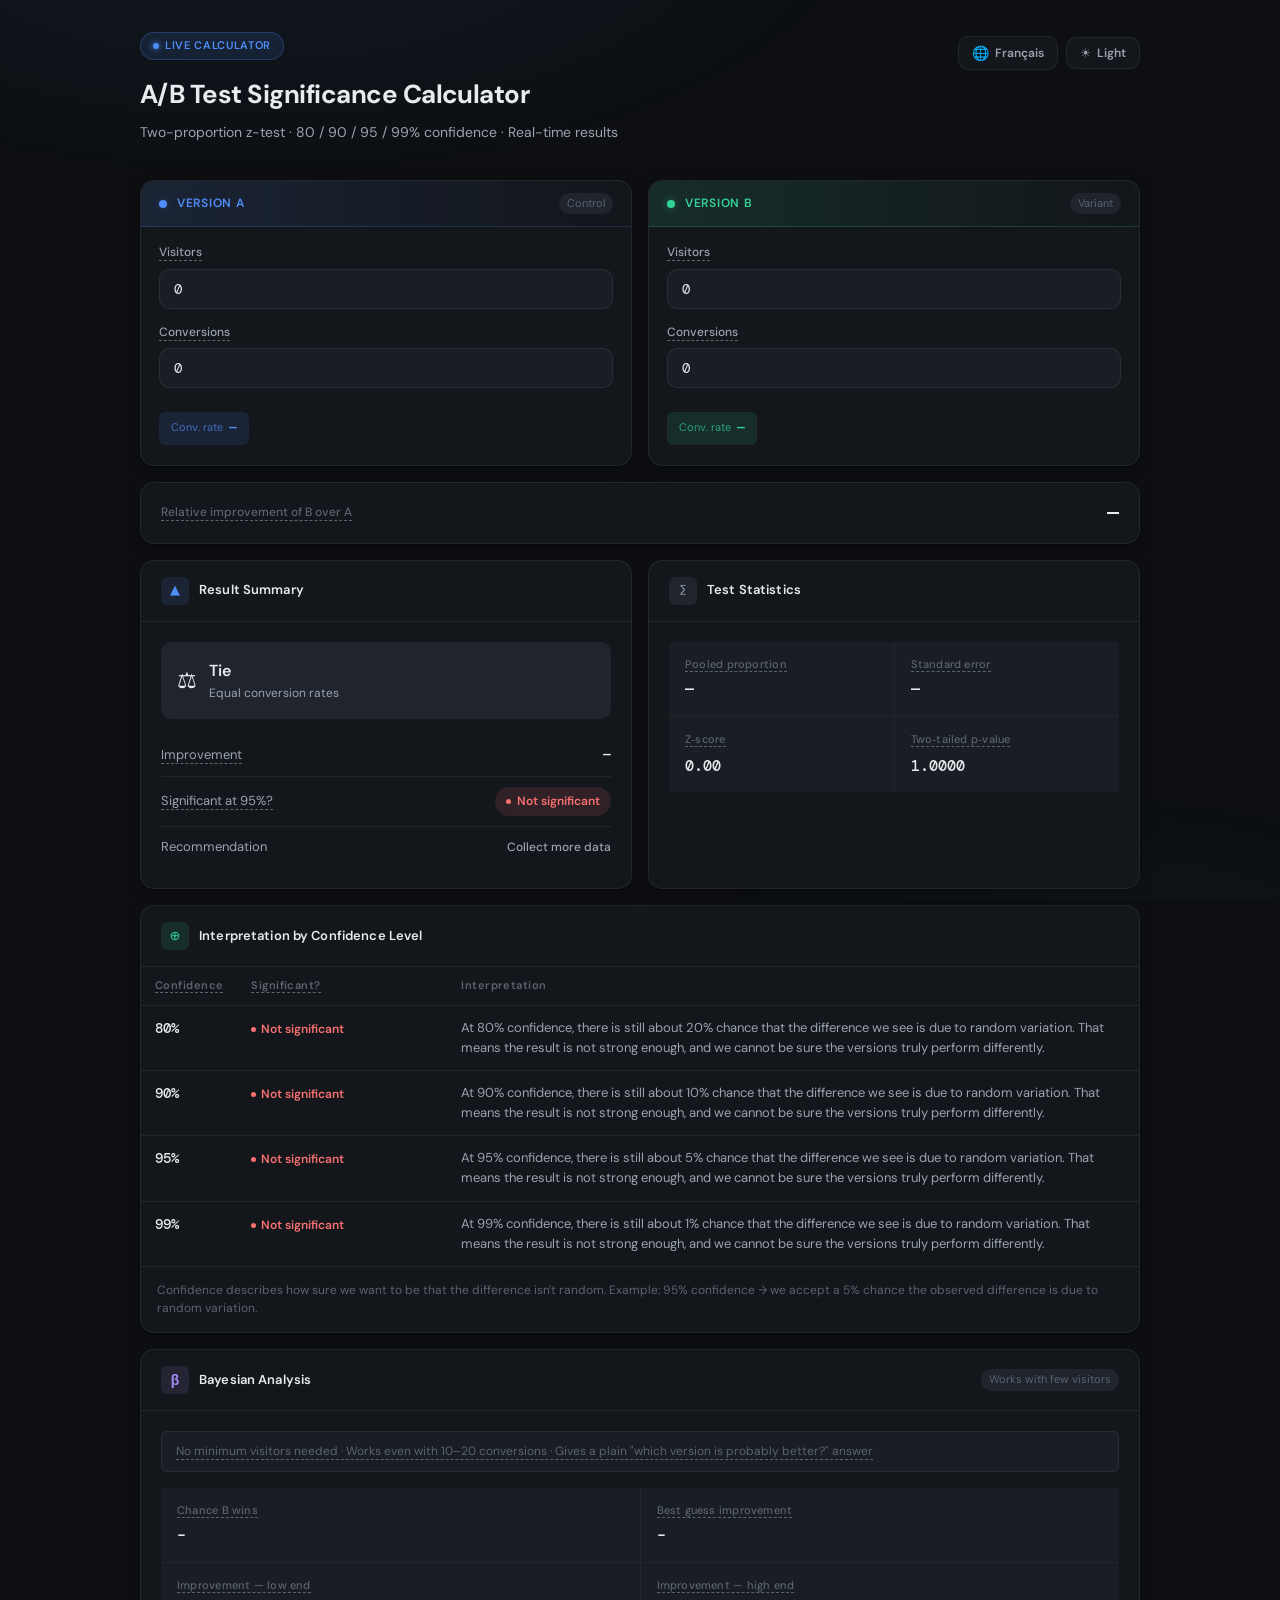
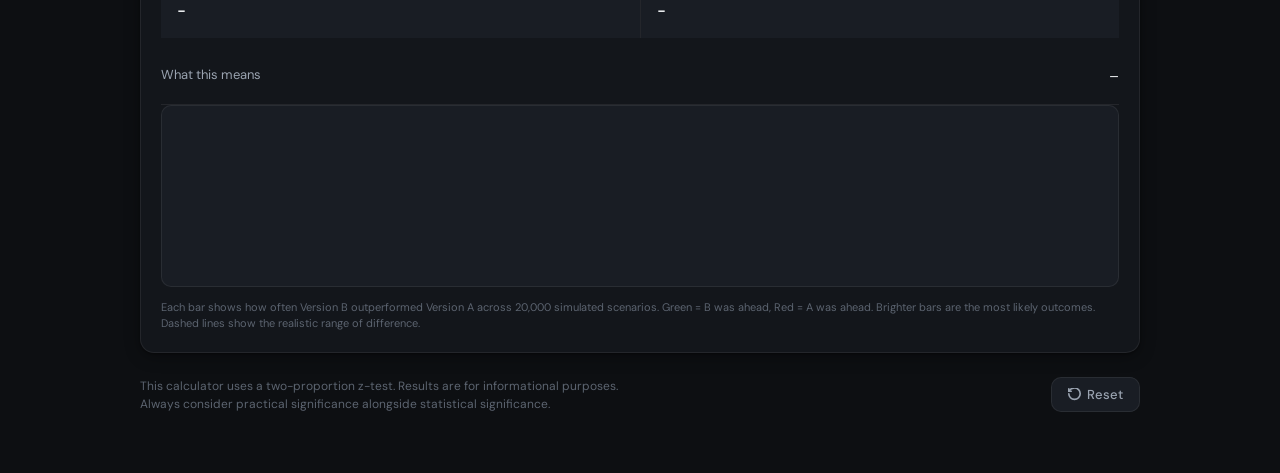
==== index.html @ 1410ff49 "removed sample data for bayesian calc." ====
<!doctype html>
<html lang="en" data-theme="dark" data-lang="en">
<head>
  <meta charset="utf-8"/>
  <meta name="viewport" content="width=device-width, initial-scale=1"/>
  <title>A/B Test Significance Calculator</title>
  <link rel="preconnect" href="https://fonts.googleapis.com">
  <link href="https://fonts.googleapis.com/css2?family=DM+Sans:ital,opsz,wght@0,9..40,300;0,9..40,400;0,9..40,500;0,9..40,600;0,9..40,700;1,9..40,400&family=DM+Mono:wght@400;500&display=swap" rel="stylesheet">
  <style>
    /* ─── Dark theme (default) ───────────────────────── */
    :root, [data-theme="dark"] {
      --bg:           #0d0f12;
      --surface:      #13161b;
      --surface-2:    #191d24;
      --surface-3:    #1f242d;
      --border:       rgba(255,255,255,.07);
      --border-hover: rgba(255,255,255,.13);
      --ink:          #e8eaed;
      --ink-2:        #9aa3b0;
      --ink-3:        #5c6470;
      --brand:        #4f8ef7;
      --brand-dim:    rgba(79,142,247,.12);
      --brand-glow:   rgba(79,142,247,.25);
      --green:        #34d399;
      --green-dim:    rgba(52,211,153,.12);
      --red:          #f87171;
      --red-dim:      rgba(248,113,113,.12);
      --focus:        rgba(79,142,247,.5);
      --shadow-card:  0 1px 3px rgba(0,0,0,.4), 0 4px 16px rgba(0,0,0,.3);
      --tooltip-bg:   #1a1f28;
      --tooltip-bdr:  rgba(255,255,255,.1);
      --tooltip-ink:        #9aa3b0;
      --tooltip-ink-strong: #e8eaed;
      --glow-1:       rgba(79,142,247,.08);
      --glow-2:       rgba(52,211,153,.05);
    }

    /* ─── Light theme ────────────────────────────────── */
    [data-theme="light"] {
      --bg:           #f4f6f9;
      --surface:      #ffffff;
      --surface-2:    #f8f9fb;
      --surface-3:    #eef0f5;
      --border:       rgba(0,0,0,.08);
      --border-hover: rgba(0,0,0,.15);
      --ink:          #111827;
      --ink-2:        #4b5563;
      --ink-3:        #9ca3af;
      --brand:        #2563eb;
      --brand-dim:    rgba(37,99,235,.09);
      --brand-glow:   rgba(37,99,235,.2);
      --green:        #059669;
      --green-dim:    rgba(5,150,105,.09);
      --red:          #dc2626;
      --red-dim:      rgba(220,38,38,.09);
      --focus:        rgba(37,99,235,.3);
      --shadow-card:  0 1px 2px rgba(0,0,0,.06), 0 4px 12px rgba(0,0,0,.07);
      --tooltip-bg:   #ffffff;
      --tooltip-bdr:  rgba(0,0,0,.18);
      --tooltip-ink:        #4b5563;
      --tooltip-ink-strong: #111827;
      --glow-1:       rgba(37,99,235,.05);
      --glow-2:       rgba(5,150,105,.04);
    }

    /* ─── Shared tokens ──────────────────────────────── */
    :root {
      --radius-sm: 6px;
      --radius-md: 10px;
      --radius-lg: 14px;
      --font:      'DM Sans', system-ui, sans-serif;
      --mono:      'DM Mono', ui-monospace, monospace;
      --tr:        160ms cubic-bezier(.2,.8,.4,1);
    }

    /* ─── Reset ──────────────────────────────────────── */
    *, *::before, *::after { box-sizing: border-box; margin: 0; padding: 0; }
    html, body {
      background: var(--bg); color: var(--ink);
      font-family: var(--font); font-size: 15px; line-height: 1.6;
      min-height: 100vh; -webkit-font-smoothing: antialiased;
      transition: background var(--tr), color var(--tr);
    }
    body::before {
      content: ''; position: fixed; inset: 0; z-index: 0; pointer-events: none;
      background:
        radial-gradient(ellipse 80% 50% at 20% -10%, var(--glow-1) 0%, transparent 60%),
        radial-gradient(ellipse 60% 40% at 85% 110%, var(--glow-2) 0%, transparent 55%);
    }

    /* ─── Layout ─────────────────────────────────────── */
    .container { position: relative; z-index: 1; max-width: 1040px; margin: 0 auto; padding: 32px 20px 60px; }

    /* ─── Top bar ────────────────────────────────────── */
    .top-bar { display: flex; align-items: flex-start; justify-content: space-between; gap: 16px; margin-bottom: 36px; flex-wrap: wrap; }
    .header { flex: 1; min-width: 0; }
    .header-badge {
      display: inline-flex; align-items: center; gap: 6px;
      background: var(--brand-dim); border: 1px solid rgba(79,142,247,.25);
      border-radius: 100px; padding: 4px 12px;
      font-size: 11px; font-weight: 600; letter-spacing: .06em; text-transform: uppercase; color: var(--brand);
      margin-bottom: 14px; transition: background var(--tr), color var(--tr);
      width: fit-content;
    }
    [data-theme="light"] .header-badge { border-color: rgba(37,99,235,.2); }
    .header-badge::before {
      content: ''; width: 6px; height: 6px; border-radius: 50%;
      background: var(--brand); box-shadow: 0 0 6px var(--brand);
      animation: pulse 2.5s ease infinite;
    }
    @keyframes pulse { 0%,100%{opacity:1} 50%{opacity:.4} }
    .header h1 { font-size: 26px; font-weight: 700; letter-spacing: -.02em; color: var(--ink); margin-bottom: 6px; }
    .header p  { color: var(--ink-2); font-size: 14px; }

    /* ─── Controls ───────────────────────────────────── */
    .controls { display: flex; align-items: center; gap: 8px; flex-shrink: 0; padding-top: 4px; }
    .toggle-btn {
      display: inline-flex; align-items: center; gap: 6px; padding: 7px 13px;
      background: var(--surface); border: 1px solid var(--border); border-radius: var(--radius-md);
      color: var(--ink-2); font-family: var(--font); font-size: 12px; font-weight: 600;
      cursor: pointer; user-select: none; white-space: nowrap;
      transition: background var(--tr), border-color var(--tr), color var(--tr), box-shadow var(--tr);
    }
    .toggle-btn:hover { background: var(--surface-3); border-color: var(--border-hover); color: var(--ink); }
    .toggle-btn:focus { outline: none; box-shadow: 0 0 0 3px var(--focus); }

    /* Theme icon swap */
    #theme-toggle .icon-sun  { display: inline; }
    #theme-toggle .icon-moon { display: none; }
    [data-theme="light"] #theme-toggle .icon-sun  { display: none; }
    [data-theme="light"] #theme-toggle .icon-moon { display: inline; }

    /* Lang label swap */
    #lang-toggle .lbl-to-fr { display: inline; }
    #lang-toggle .lbl-to-en { display: none; }
    [data-lang="fr"] #lang-toggle .lbl-to-fr { display: none; }
    [data-lang="fr"] #lang-toggle .lbl-to-en { display: inline; }

    /* ─── i18n visibility ────────────────────────────── */
    [data-i18n-fr] { display: none !important; }
    [data-lang="fr"] [data-i18n-en] { display: none !important; }
    [data-lang="fr"] [data-i18n-fr] { display: revert !important; }
    [data-lang="fr"] .header-badge[data-i18n-fr] { display: inline-flex !important; }

    /* ─── Card ───────────────────────────────────────── */
    .card {
      background: var(--surface); border: 1px solid var(--border);
      border-radius: var(--radius-lg); box-shadow: var(--shadow-card); overflow: visible;
      transition: border-color var(--tr), background var(--tr);
    }
    .card:hover { border-color: var(--border-hover); }
    .card-header { display: flex; align-items: center; gap: 10px; padding: 16px 20px; border-bottom: 1px solid var(--border); }
    .card-icon { width: 28px; height: 28px; border-radius: var(--radius-sm); display: flex; align-items: center; justify-content: center; font-size: 13px; flex-shrink: 0; }
    .card-icon.blue  { background: var(--brand-dim); color: var(--brand); }
    .card-icon.green { background: var(--green-dim); color: var(--green); }
    .card-icon.gray  { background: var(--surface-3); color: var(--ink-2); }
    .card-title { font-size: 13px; font-weight: 600; letter-spacing: .01em; color: var(--ink); }
    .card-body { padding: 20px; }

    /* ─── Grids ──────────────────────────────────────── */
    .main-grid, .versions-grid { display: grid; gap: 16px; }
    @media (min-width: 860px) { .main-grid, .versions-grid { grid-template-columns: 1fr 1fr; } }

    /* ─── Version cards ──────────────────────────────── */
    .version-card {
      background: var(--surface); border: 1px solid var(--border);
      border-radius: var(--radius-lg); overflow: visible; box-shadow: var(--shadow-card);
      transition: border-color var(--tr), background var(--tr);
    }
    .version-card:hover { border-color: var(--border-hover); }
    .version-card.version-a .version-bar { background: linear-gradient(90deg, var(--brand-dim), transparent); border-bottom: 1px solid rgba(79,142,247,.2); }
    .version-card.version-b .version-bar { background: linear-gradient(90deg, var(--green-dim), transparent); border-bottom: 1px solid rgba(52,211,153,.2); }
    [data-theme="light"] .version-card.version-a .version-bar { border-bottom-color: rgba(37,99,235,.15); }
    [data-theme="light"] .version-card.version-b .version-bar { border-bottom-color: rgba(5,150,105,.15); }
    .version-bar { padding: 12px 18px; display: flex; align-items: center; gap: 10px; border-radius: var(--radius-lg) var(--radius-lg) 0 0; }
    .version-dot { width: 8px; height: 8px; border-radius: 50%; flex-shrink: 0; }
    .version-a .version-dot { background: var(--brand); box-shadow: 0 0 8px var(--brand-glow); }
    .version-b .version-dot { background: var(--green); box-shadow: 0 0 8px rgba(52,211,153,.4); }
    .version-label { font-size: 12px; font-weight: 600; letter-spacing: .06em; text-transform: uppercase; }
    .version-a .version-label { color: var(--brand); }
    .version-b .version-label { color: var(--green); }
    .version-tag { margin-left: auto; font-size: 11px; color: var(--ink-3); background: var(--surface-3); padding: 2px 8px; border-radius: 100px; transition: background var(--tr); }
    .version-fields { padding: 16px 18px 20px; }

    /* ─── Fields ─────────────────────────────────────── */
    .field { margin-bottom: 14px; }
    .field:last-child { margin-bottom: 0; }
    .field-label { display: block; font-size: 12px; font-weight: 500; color: var(--ink-2); margin-bottom: 6px; }

    input[type=number] {
      width: 100%; padding: 10px 14px;
      background: var(--surface-2); border: 1px solid var(--border);
      border-radius: var(--radius-md); color: var(--ink);
      font-family: var(--mono); font-size: 14px;
      transition: border-color var(--tr), box-shadow var(--tr), background var(--tr);
      -moz-appearance: textfield;
    }
    input[type=number]::-webkit-inner-spin-button,
    input[type=number]::-webkit-outer-spin-button { -webkit-appearance: none; }
    input[type=number]:hover { border-color: var(--border-hover); background: var(--surface-3); }
    input[type=number]:focus { outline: none; border-color: rgba(79,142,247,.5); background: var(--surface-3); box-shadow: 0 0 0 3px var(--focus); }
    [data-theme="light"] input[type=number]:focus { border-color: rgba(37,99,235,.4); }
    input[type=number].err { border-color: rgba(248,113,113,.4); background: rgba(248,113,113,.06); box-shadow: 0 0 0 3px rgba(248,113,113,.15); }
    [data-theme="light"] input[type=number].err { border-color: rgba(220,38,38,.35); background: rgba(220,38,38,.05); }

    /* ─── Rate badge ─────────────────────────────────── */
    .rate-badge { display: inline-flex; align-items: center; gap: 6px; margin-top: 10px; padding: 6px 12px; border-radius: var(--radius-sm); font-family: var(--mono); font-size: 13px; font-weight: 500; transition: background var(--tr), color var(--tr); }
    .version-a .rate-badge { background: var(--brand-dim); color: var(--brand); }
    .version-b .rate-badge { background: var(--green-dim); color: var(--green); }
    .rate-badge-label { font-size: 11px; opacity: .7; font-weight: 400; font-family: var(--font); }

    /* ─── Lift strip ─────────────────────────────────── */
    .lift-strip { background: var(--surface); border: 1px solid var(--border); border-radius: var(--radius-lg); padding: 14px 20px; display: flex; align-items: center; gap: 16px; box-shadow: var(--shadow-card); transition: border-color var(--tr), background var(--tr); }
    .lift-strip:hover { border-color: var(--border-hover); }
    .lift-label { font-size: 12px; font-weight: 500; color: var(--ink-3); flex: 1; }
    .lift-value { font-family: var(--mono); font-size: 20px; font-weight: 500; letter-spacing: -.01em; color: var(--ink); transition: color var(--tr); min-width: 80px; text-align: right; }
    .lift-value.positive { color: var(--green); }
    .lift-value.negative { color: var(--red); }

    /* ─── Stat grid ──────────────────────────────────── */
    .stat-grid { display: grid; grid-template-columns: 1fr 1fr; gap: 1px; background: var(--border); border-radius: var(--radius-md); overflow: visible; }
    .stat-cell { background: var(--surface-2); padding: 14px 16px; transition: background var(--tr); position: relative; }
    .stat-cell:hover { background: var(--surface-3); }
    .stat-cell-label { font-size: 11px; font-weight: 500; color: var(--ink-3); letter-spacing: .02em; margin-bottom: 5px; }
    .stat-cell-value { font-family: var(--mono); font-size: 15px; font-weight: 500; color: var(--ink); }

    /* ─── Winner block ───────────────────────────────── */
    .winner-block { border-radius: var(--radius-md); padding: 16px; margin-bottom: 16px; display: flex; align-items: center; gap: 12px; transition: background var(--tr); }
    .winner-block.tie            { background: var(--surface-3); }
    .winner-block.version-a-wins { background: var(--brand-dim); }
    .winner-block.version-b-wins { background: var(--green-dim); }
    .winner-icon { font-size: 22px; }
    .winner-name { font-size: 16px; font-weight: 600; color: var(--ink); }
    .winner-desc { font-size: 12px; color: var(--ink-2); margin-top: 1px; }

    /* ─── Sig pill ───────────────────────────────────── */
    .sig-pill { display: inline-flex; align-items: center; gap: 6px; padding: 5px 11px; border-radius: 100px; font-size: 12px; font-weight: 600; transition: background var(--tr), color var(--tr); }
    .sig-pill.yes { background: var(--green-dim); color: var(--green); }
    .sig-pill.no  { background: var(--red-dim);   color: var(--red); }
    .sig-pill::before { content: ''; width: 5px; height: 5px; border-radius: 50%; background: currentColor; }

    /* ─── Result rows ────────────────────────────────── */
    .result-row { display: flex; align-items: center; justify-content: space-between; padding: 10px 0; border-bottom: 1px solid var(--border); }
    .result-row:last-child { border-bottom: none; }
    .result-key { font-size: 13px; color: var(--ink-2); }
    .result-val { font-family: var(--mono); font-size: 13px; color: var(--ink); font-weight: 500; }

    /* ─── Interpretation table ───────────────────────── */
    .interp-table { width: 100%; border-collapse: collapse; }
    .interp-table thead th { padding: 10px 14px; text-align: left; font-size: 11px; font-weight: 600; letter-spacing: .04em; color: var(--ink-3); border-bottom: 1px solid var(--border); }
    .interp-table tbody tr { border-bottom: 1px solid var(--border); transition: background var(--tr); }
    .interp-table tbody tr:last-child { border-bottom: none; }
    .interp-table tbody tr:hover { background: var(--surface-2); }
    .interp-table td { padding: 12px 14px; vertical-align: top; font-size: 13px; color: var(--ink-2); line-height: 1.55; }
    .interp-table td:first-child { font-family: var(--mono); font-size: 14px; font-weight: 500; color: var(--ink); white-space: nowrap; width: 70px; }
    .interp-table td:nth-child(2) { width: 210px; }
    .ok { color: var(--green) !important; }
    .no { color: var(--red) !important; }
    .tsig { display: inline-flex; align-items: center; gap: 5px; font-family: var(--font); font-size: 12px; font-weight: 600; }
    .tsig.ok { color: var(--green); }
    .tsig.no { color: var(--red); }
    .tsig::before { content: ''; width: 5px; height: 5px; border-radius: 50%; background: currentColor; flex-shrink: 0; }

    /* ─── Footer ─────────────────────────────────────── */
    .footer-row { margin-top: 24px; display: flex; align-items: center; justify-content: space-between; flex-wrap: wrap; gap: 12px; }
    .footer-note { font-size: 12px; color: var(--ink-3); max-width: 520px; line-height: 1.5; }
    .btn-reset { display: inline-flex; align-items: center; gap: 6px; padding: 8px 16px; background: var(--surface-2); border: 1px solid var(--border); border-radius: var(--radius-md); color: var(--ink-2); font-family: var(--font); font-size: 13px; font-weight: 500; cursor: pointer; white-space: nowrap; transition: background var(--tr), border-color var(--tr), color var(--tr); }
    .btn-reset:hover { background: var(--surface-3); border-color: var(--border-hover); color: var(--ink); }
    .btn-reset:focus { outline: none; box-shadow: 0 0 0 3px var(--focus); }

    /* ─── Tooltips ───────────────────────────────────── */
    .tt { position: relative; border-bottom: 1px dashed var(--ink-3); cursor: help; }
    .tt:focus { outline: 2px solid var(--brand); border-radius: 2px; }
    .tooltip { position: absolute; left: 0; top: calc(100% + 8px); background: var(--tooltip-bg); border: 1px solid var(--tooltip-bdr); border-radius: var(--radius-md); padding: 12px 14px; max-width: 340px; min-width: 220px; width: max-content; font-size: 12px; line-height: 1.55; color: var(--tooltip-ink); box-shadow: 0 8px 32px rgba(0,0,0,.5); z-index: 100; display: none; white-space: normal; font-family: var(--font); }
    .tooltip .title { font-weight: 600; color: var(--tooltip-ink-strong); display: block; margin-bottom: 4px; font-size: 12px; }
    .tooltip::before { content: ''; position: absolute; left: 12px; top: -5px; width: 8px; height: 8px; background: var(--tooltip-bg); border-left: 1px solid var(--tooltip-bdr); border-top: 1px solid var(--tooltip-bdr); transform: rotate(45deg); }
    .tooltip[data-show="true"] { display: block; }
    @media (max-width: 520px) { .tooltip { max-width: 88vw; } }

    /* ─── Spacing ────────────────────────────────────── */
    .section { margin-bottom: 16px; }
    .section:last-child { margin-bottom: 0; }

    /* ─── Flash animation ────────────────────────────── */
    @keyframes flash { 0%{opacity:.25} 100%{opacity:1} }
    .updated { animation: flash .35s ease; }

    /* ─── Bayesian ───────────────────────────────────── */
    .card-icon.purple { background: rgba(167,139,250,.12); color: #a78bfa; }
    .bayes-info {
      font-size: 12px; color: var(--ink-3);
      margin-bottom: 16px; padding: 10px 14px;
      background: var(--surface-2); border: 1px solid var(--border);
      border-radius: var(--radius-sm); line-height: 1.55;
      transition: background var(--tr), border-color var(--tr);
    }
    .bayes-chart-wrap {
      border-radius: var(--radius-md); overflow: hidden;
      border: 1px solid var(--border); background: var(--surface-2);
      margin-bottom: 12px;
      transition: border-color var(--tr), background var(--tr);
    }
    #bayes-chart { width: 100%; height: 180px; display: block; }
    .bayes-caption { font-size: 11px; color: var(--ink-3); line-height: 1.5; }
  </style>
</head>
<body>
<div class="container">

  <!-- ════ Top bar ════ -->
  <div class="top-bar">
    <header class="header">
      <div class="header-badge" data-i18n-en>Live Calculator</div>
      <div class="header-badge" data-i18n-fr>Calculateur en direct</div>
      <h1 data-i18n-en>A/B Test Significance Calculator</h1>
      <h1 data-i18n-fr>Calculateur de significativité de test A/B</h1>
      <p data-i18n-en>Two-proportion z-test · 80 / 90 / 95 / 99% confidence · Real-time results</p>
      <p data-i18n-fr>Test z à deux proportions · Confiance 80 / 90 / 95 / 99 % · Résultats en temps réel</p>
    </header>

    <div class="controls">
      <!-- Language toggle: shows what you'll switch TO -->
      <button class="toggle-btn" id="lang-toggle" aria-label="Changer de langue / Switch language">
        <span style="font-size:14px">🌐</span>
        <span class="lbl-to-fr">Français</span>
        <span class="lbl-to-en">English</span>
      </button>
      <!-- Theme toggle -->
      <button class="toggle-btn" id="theme-toggle" aria-label="Toggle theme">
        <span class="icon-sun">☀️</span>
        <span class="icon-moon">🌙</span>
        <span id="theme-lbl-en" data-i18n-en>Light</span>
        <span id="theme-lbl-fr" data-i18n-fr>Clair</span>
      </button>
    </div>
  </div>

  <!-- ════ Version inputs ════ -->
  <section class="section versions-grid">

    <!-- Version A (Control) -->
    <div class="version-card version-a">
      <div class="version-bar">
        <span class="version-dot"></span>
        <span class="version-label">Version A</span>
        <span class="version-tag" data-i18n-en>Control</span>
        <span class="version-tag" data-i18n-fr>Témoin</span>
      </div>
      <div class="version-fields">
        <div class="field">
          <label class="field-label" for="visA">
            <span class="tt" tabindex="0"
              data-tip-title-en="Visitors"    data-tip-en="Number of unique users who were shown this version of the page or experiment."
              data-tip-title-fr="Visiteurs"   data-tip-fr="Nombre d'utilisateurs uniques ayant vu cette version de la page ou de l'expérience.">
              <span data-i18n-en>Visitors</span><span data-i18n-fr>Visiteurs</span>
            </span>
          </label>
          <input id="visA" name="visA" type="number" inputmode="numeric" min="0" step="1" value="0"/>
        </div>
        <div class="field">
          <label class="field-label" for="convA">
            <span class="tt" tabindex="0"
              data-tip-title-en="Conversions" data-tip-en="Number of users who completed the desired goal action — e.g. a purchase, sign-up, or click."
              data-tip-title-fr="Conversions" data-tip-fr="Nombre d'utilisateurs ayant réalisé l'action souhaitée — ex. un achat, une inscription ou un clic.">
              <span data-i18n-en>Conversions</span><span data-i18n-fr>Conversions</span>
            </span>
          </label>
          <input id="convA" name="convA" type="number" inputmode="numeric" min="0" step="1" value="0"/>
        </div>
        <div class="rate-badge">
          <span class="rate-badge-label" data-i18n-en>Conv. rate</span>
          <span class="rate-badge-label" data-i18n-fr>Taux de conv.</span>
          <span id="rateA" aria-live="polite">–</span>
        </div>
      </div>
    </div>

    <!-- Version B (Variant) -->
    <div class="version-card version-b">
      <div class="version-bar">
        <span class="version-dot"></span>
        <span class="version-label">Version B</span>
        <span class="version-tag" data-i18n-en>Variant</span>
        <span class="version-tag" data-i18n-fr>Variante</span>
      </div>
      <div class="version-fields">
        <div class="field">
          <label class="field-label" for="visB">
            <span class="tt" tabindex="0"
              data-tip-title-en="Visitors"    data-tip-en="Number of unique users who were shown this version of the page or experiment."
              data-tip-title-fr="Visiteurs"   data-tip-fr="Nombre d'utilisateurs uniques ayant vu cette version de la page ou de l'expérience.">
              <span data-i18n-en>Visitors</span><span data-i18n-fr>Visiteurs</span>
            </span>
          </label>
          <input id="visB" name="visB" type="number" inputmode="numeric" min="0" step="1" value="0"/>
        </div>
        <div class="field">
          <label class="field-label" for="convB">
            <span class="tt" tabindex="0"
              data-tip-title-en="Conversions" data-tip-en="Number of users who completed the desired goal action — e.g. a purchase, sign-up, or click."
              data-tip-title-fr="Conversions" data-tip-fr="Nombre d'utilisateurs ayant réalisé l'action souhaitée — ex. un achat, une inscription ou un clic.">
              <span data-i18n-en>Conversions</span><span data-i18n-fr>Conversions</span>
            </span>
          </label>
          <input id="convB" name="convB" type="number" inputmode="numeric" min="0" step="1" value="0"/>
        </div>
        <div class="rate-badge">
          <span class="rate-badge-label" data-i18n-en>Conv. rate</span>
          <span class="rate-badge-label" data-i18n-fr>Taux de conv.</span>
          <span id="rateB" aria-live="polite">–</span>
        </div>
      </div>
    </div>
  </section>

  <!-- ════ Lift strip ════ -->
  <div class="section lift-strip">
    <span class="lift-label">
      <span class="tt" tabindex="0"
        data-tip-title-en="Relative lift"         data-tip-en="How much higher (or lower) Version B's conversion rate is compared to Version A, expressed as a percentage. Formula: (Rate B − Rate A) / Rate A."
        data-tip-title-fr="Amélioration relative" data-tip-fr="Dans quelle mesure le taux de conversion de la version B est plus élevé (ou plus bas) que celui de la version A, exprimé en pourcentage. Formule : (Taux B − Taux A) / Taux A.">
        <span data-i18n-en>Relative improvement of B over A</span>
        <span data-i18n-fr>Amélioration relative de B par rapport à A</span>
      </span>
    </span>
    <span class="lift-value" id="lift" aria-live="polite">–</span>
  </div>

  <!-- ════ Summary & Stats ════ -->
  <section class="section main-grid">

    <!-- Result Summary -->
    <div class="card">
      <div class="card-header">
        <div class="card-icon blue">▲</div>
        <span class="card-title" data-i18n-en>Result Summary</span>
        <span class="card-title" data-i18n-fr>Résumé des résultats</span>
      </div>
      <div class="card-body">
        <div class="winner-block tie" id="winner-block">
          <span class="winner-icon" id="winner-icon">⚖️</span>
          <div>
            <div class="winner-name" id="winner" aria-live="polite">–</div>
            <div class="winner-desc" id="winner-desc">–</div>
          </div>
        </div>
        <div class="result-row">
          <span class="result-key">
            <span class="tt" tabindex="0"
              data-tip-title-en="Relative improvement" data-tip-en="How much higher or lower Version B performs relative to Version A."
              data-tip-title-fr="Amélioration relative" data-tip-fr="Dans quelle mesure la version B performe mieux ou moins bien que la version A.">
              <span data-i18n-en>Improvement</span><span data-i18n-fr>Amélioration</span>
            </span>
          </span>
          <span class="result-val" id="improve" aria-live="polite">–</span>
        </div>
        <div class="result-row">
          <span class="result-key">
            <span class="tt" tabindex="0"
              data-tip-title-en="Statistical significance" data-tip-en="At 95% confidence, a p-value below 0.05 suggests the difference is unlikely due to random variation."
              data-tip-title-fr="Significativité statistique" data-tip-fr="À 95 % de confiance, une valeur p inférieure à 0,05 indique que la différence est peu probable due à la variation aléatoire.">
              <span data-i18n-en>Significant at 95%?</span>
              <span data-i18n-fr>Significatif à 95 % ?</span>
            </span>
          </span>
          <span id="sig95" aria-live="polite">–</span>
        </div>
        <div class="result-row">
          <span class="result-key">
            <span data-i18n-en>Recommendation</span>
            <span data-i18n-fr>Recommandation</span>
          </span>
          <span class="result-val" id="rec" aria-live="polite" style="max-width:200px;text-align:right;font-family:var(--font);font-size:12px;color:var(--ink-2)">–</span>
        </div>
      </div>
    </div>

    <!-- Statistics -->
    <div class="card">
      <div class="card-header">
        <div class="card-icon gray">∑</div>
        <span class="card-title" data-i18n-en>Test Statistics</span>
        <span class="card-title" data-i18n-fr>Statistiques du test</span>
      </div>
      <div class="card-body">
        <div class="stat-grid">
          <div class="stat-cell">
            <div class="stat-cell-label">
              <span class="tt" tabindex="0"
                data-tip-title-en="Pooled proportion (p̂)" data-tip-en="(Conversions A + Conversions B) / (Visitors A + Visitors B). Used as the null-hypothesis proportion in the two-proportion z-test."
                data-tip-title-fr="Proportion groupée (p̂)" data-tip-fr="(Conversions A + Conversions B) / (Visiteurs A + Visiteurs B). Utilisée comme proportion sous l'hypothèse nulle dans le test z à deux proportions.">
                <span data-i18n-en>Pooled proportion</span>
                <span data-i18n-fr>Proportion groupée</span>
              </span>
            </div>
            <div class="stat-cell-value" id="pooled" aria-live="polite">–</div>
          </div>
          <div class="stat-cell">
            <div class="stat-cell-label">
              <span class="tt" tabindex="0"
                data-tip-title-en="Standard error (SE)" data-tip-en="SE = √(p̂(1−p̂)(1/nA + 1/nB)). Measures expected random variation in the difference between two proportions."
                data-tip-title-fr="Erreur standard (ES)"  data-tip-fr="ES = √(p̂(1−p̂)(1/nA + 1/nB)). Mesure la variation aléatoire attendue dans la différence entre deux proportions.">
                <span data-i18n-en>Standard error</span>
                <span data-i18n-fr>Erreur standard</span>
              </span>
            </div>
            <div class="stat-cell-value" id="se" aria-live="polite">–</div>
          </div>
          <div class="stat-cell">
            <div class="stat-cell-label">
              <span class="tt" tabindex="0"
                data-tip-title-en="Z‑score"  data-tip-en="(Rate B − Rate A) / SE. Describes how many standard errors the observed difference is from zero."
                data-tip-title-fr="Score Z"   data-tip-fr="(Taux B − Taux A) / ES. Indique combien d'erreurs standard sépare la différence observée de zéro.">
                <span data-i18n-en>Z‑score</span>
                <span data-i18n-fr>Score Z</span>
              </span>
            </div>
            <div class="stat-cell-value" id="z" aria-live="polite">–</div>
          </div>
          <div class="stat-cell">
            <div class="stat-cell-label">
              <span class="tt" tabindex="0"
                data-tip-title-en="Two‑tailed p‑value" data-tip-en="Probability of observing a difference at least this large by chance if there were truly no difference between versions."
                data-tip-title-fr="Valeur p bilatérale"  data-tip-fr="Probabilité d'observer une différence au moins aussi grande par hasard s'il n'y avait vraiment aucune différence entre les versions.">
                <span data-i18n-en>Two‑tailed p‑value</span>
                <span data-i18n-fr>Valeur p bilatérale</span>
              </span>
            </div>
            <div class="stat-cell-value" id="p" aria-live="polite">–</div>
          </div>
        </div>
      </div>
    </div>
  </section>

  <!-- ════ Interpretation table ════ -->
  <section class="section card">
    <div class="card-header">
      <div class="card-icon green">⊕</div>
      <span class="card-title" data-i18n-en>Interpretation by Confidence Level</span>
      <span class="card-title" data-i18n-fr>Interprétation par niveau de confiance</span>
    </div>
    <div style="overflow-x:auto">
      <table class="interp-table" aria-describedby="interphelp">
        <thead>
          <tr>
            <th scope="col">
              <span class="tt" tabindex="0"
                data-tip-title-en="Confidence level" data-tip-en="How certain we want to be that the observed difference isn't random. 95% confidence means we accept at most a 5% chance the result is due to chance."
                data-tip-title-fr="Niveau de confiance" data-tip-fr="À quel point nous voulons être certains que la différence observée n'est pas aléatoire. Une confiance de 95 % signifie que nous acceptons au plus 5 % de chance que le résultat soit dû au hasard.">
                <span data-i18n-en>Confidence</span><span data-i18n-fr>Confiance</span>
              </span>
            </th>
            <th scope="col">
              <span class="tt" tabindex="0"
                data-tip-title-en="Statistical significance" data-tip-en="A result is 'significant' at a given confidence level if the p‑value is below the corresponding threshold (e.g. p < 0.05 for 95%)."
                data-tip-title-fr="Significativité statistique" data-tip-fr="Un résultat est « significatif » à un niveau de confiance donné si la valeur p est inférieure au seuil correspondant (ex. p < 0,05 pour 95 %).">
                <span data-i18n-en>Significant?</span><span data-i18n-fr>Significatif ?</span>
              </span>
            </th>
            <th scope="col">
              <span data-i18n-en>Interpretation</span>
              <span data-i18n-fr>Interprétation</span>
            </th>
          </tr>
        </thead>
        <tbody id="tbody"></tbody>
      </table>
    </div>
    <div style="padding:14px 16px;border-top:1px solid var(--border)">
      <p id="interphelp" style="font-size:12px;color:var(--ink-3);line-height:1.55">
        <span data-i18n-en>Confidence describes how sure we want to be that the difference isn't random. Example: 95% confidence → we accept a 5% chance the observed difference is due to random variation.</span>
        <span data-i18n-fr>Le niveau de confiance décrit à quel point nous voulons être certains que la différence n'est pas aléatoire. Exemple : confiance à 95 % → nous acceptons 5 % de probabilité que la différence observée soit due à la variation aléatoire.</span>
      </p>
    </div>
  </section>

  <!-- ════ Bayesian Analysis ════ -->
  <section class="section card">
    <div class="card-header">
      <div class="card-icon purple" style="font-family:var(--mono);font-weight:700;font-size:14px">β</div>
      <span class="card-title" data-i18n-en>Bayesian Analysis</span>
      <span class="card-title" data-i18n-fr>Analyse Bayésienne</span>
      <span style="margin-left:auto;font-size:11px;color:var(--ink-3);background:var(--surface-3);padding:2px 8px;border-radius:100px;flex-shrink:0;transition:background var(--tr)">
        <span data-i18n-en>Works with few visitors</span>
        <span data-i18n-fr>Fonctionne avec peu de visiteurs</span>
      </span>
    </div>
    <div class="card-body">
      <div class="bayes-info">
        <span class="tt" tabindex="0"
          data-tip-title-en="Why use this with small audiences?"
          data-tip-en="The standard calculator needs hundreds or thousands of visitors before results are trustworthy. This one works even with 10–20 visitors, because it runs 20,000 simulated reruns of your experiment and counts how often each version wins. Instead of a confusing number, you get a plain answer like '73% chance Version B is the real winner' — so you can make a call even with limited data."
          data-tip-title-fr="Pourquoi l'utiliser avec peu de visiteurs ?"
          data-tip-fr="Le calculateur standard nécessite des centaines ou des milliers de visiteurs pour être fiable. Celui-ci fonctionne avec aussi peu que 10–20 visiteurs, en simulant 20 000 réexécutions de votre expérience pour compter combien de fois chaque version gagne. Au lieu d'un chiffre abstrait, vous obtenez une réponse claire : « 73 % de chance que la version B soit vraiment meilleure ».">
          <span data-i18n-en>No minimum visitors needed · Works even with 10–20 conversions · Gives a plain "which version is probably better?" answer</span>
          <span data-i18n-fr>Aucun minimum de visiteurs · Fonctionne dès 10–20 conversions · Répond clairement « quelle version est probablement meilleure ? »</span>
        </span>
      </div>
      <div class="stat-grid" style="margin-bottom:16px">
        <div class="stat-cell">
          <div class="stat-cell-label">
            <span class="tt" tabindex="0"
              data-tip-title-en="Chance Version B is the real winner"
              data-tip-en="We ran 20,000 simulated reruns of your experiment. This number is how often Version B came out ahead. Think of it like flipping a weighted coin — if B wins 87% of reruns, there's an 87% chance it's genuinely better. Above 90–95% and you can feel confident acting on it. Around 50% means no clear winner yet."
              data-tip-title-fr="Probabilité que la version B soit vraiment meilleure"
              data-tip-fr="Nous avons simulé 20 000 réexécutions de votre expérience. Ce chiffre représente la proportion des fois où la version B a gagné. Si B gagne 87 % des simulations, il y a 87 % de chance qu'elle soit réellement meilleure. Au-dessus de 90–95 %, vous pouvez agir avec confiance. Autour de 50 % signifie qu'il n'y a pas encore de gagnant clair.">
              <span data-i18n-en>Chance B wins</span>
              <span data-i18n-fr>Chance que B gagne</span>
            </span>
          </div>
          <div class="stat-cell-value" id="bayes-prob">–</div>
        </div>
        <div class="stat-cell">
          <div class="stat-cell-label">
            <span class="tt" tabindex="0"
              data-tip-title-en="Best guess at how much better B is"
              data-tip-en="Our single best estimate of how much Version B's conversion rate differs from Version A's. Positive means B is likely converting more visitors. Because data is limited, this is a rough centre of a range — check the 'low end' and 'high end' cells below for the full picture."
              data-tip-title-fr="Meilleure estimation de l'écart entre B et A"
              data-tip-fr="Notre meilleure estimation unique de la différence de taux de conversion entre la version B et la version A. Un nombre positif signifie que B convertit probablement plus de visiteurs. Comme les données sont limitées, consultez les bornes basse et haute ci-dessous pour avoir le tableau complet.">
              <span data-i18n-en>Best guess improvement</span>
              <span data-i18n-fr>Amélioration estimée</span>
            </span>
          </div>
          <div class="stat-cell-value" id="bayes-elift">–</div>
        </div>
        <div class="stat-cell">
          <div class="stat-cell-label">
            <span class="tt" tabindex="0"
              data-tip-title-en="The low end of the realistic improvement range"
              data-tip-en="We're 95% confident the true difference between B and A is somewhere between this number and the 'high end' value. If both numbers are positive, B is almost certainly better by at least this much. If this number is negative, there's a real chance A could be equal or better."
              data-tip-title-fr="Borne basse de la plage d'amélioration réaliste"
              data-tip-fr="Nous sommes certains à 95% que la vraie différence entre B et A se situe entre ce chiffre et la borne haute. Si les deux chiffres sont positifs, B est presque certainement meilleur d'au moins ce montant. Si ce chiffre est négatif, A pourrait être aussi bon, voire meilleur.">
              <span data-i18n-en>Improvement — low end</span>
              <span data-i18n-fr>Amélioration — borne basse</span>
            </span>
          </div>
          <div class="stat-cell-value" id="bayes-ci-lo">–</div>
        </div>
        <div class="stat-cell">
          <div class="stat-cell-label">
            <span class="tt" tabindex="0"
              data-tip-title-en="The high end of the realistic improvement range"
              data-tip-en="Even if Version B is probably winning, this tells you the ceiling of how much better it could realistically be. A small high-end number means B's advantage is modest at best — useful to know before betting big on the result."
              data-tip-title-fr="Borne haute de la plage d'amélioration réaliste"
              data-tip-fr="Même si la version B est probablement en tête, cela indique le plafond de son avantage réaliste. Un petit chiffre haut signifie que l'avantage de B est modeste au mieux — utile à savoir avant de se fier entièrement au résultat.">
              <span data-i18n-en>Improvement — high end</span>
              <span data-i18n-fr>Amélioration — borne haute</span>
            </span>
          </div>
          <div class="stat-cell-value" id="bayes-ci-hi">–</div>
        </div>
      </div>
      <div class="result-row" style="padding-bottom:16px">
        <span class="result-key">
          <span data-i18n-en>What this means</span>
          <span data-i18n-fr>Ce que ça signifie</span>
        </span>
        <span id="bayes-verdict" aria-live="polite">–</span>
      </div>
      <div class="bayes-chart-wrap">
        <canvas id="bayes-chart" role="img" aria-label="Posterior distribution of conversion rate difference B minus A"></canvas>
      </div>
      <p class="bayes-caption" data-i18n-en>Each bar shows how often Version B outperformed Version A across 20,000 simulated scenarios. Green = B was ahead, Red = A was ahead. Brighter bars are the most likely outcomes. Dashed lines show the realistic range of difference.</p>
      <p class="bayes-caption" data-i18n-fr>Chaque barre montre combien de fois la version B a surpassé la version A sur 20 000 scénarios simulés. Vert = B était en tête, Rouge = A était en tête. Les barres plus vives sont les résultats les plus probables. Les tirets délimitent la plage réaliste de différence.</p>
    </div>
  </section>

  <!-- ════ Footer ════ -->
  <div class="footer-row">
    <p class="footer-note">
      <span data-i18n-en>This calculator uses a two-proportion z-test. Results are for informational purposes. Always consider practical significance alongside statistical significance.</span>
      <span data-i18n-fr>Ce calculateur utilise un test z à deux proportions. Les résultats sont fournis à titre indicatif. Tenez toujours compte de la signification pratique en parallèle de la signification statistique.</span>
    </p>
    <button class="btn-reset" id="reset">
      <svg width="13" height="13" viewBox="0 0 16 16" fill="none" stroke="currentColor" stroke-width="2" stroke-linecap="round">
        <path d="M1 4c1.5-2.5 4-4 7-4a7 7 0 1 1-7 7"/><polyline points="1,1 1,4 4,4"/>
      </svg>
      <span data-i18n-en>Reset</span>
      <span data-i18n-fr>Réinitialiser les données</span>
    </button>
  </div>

</div><!-- /container -->

<script>
  /* ══════════════════════════════════════════════════════
     i18n string table — all JS-generated display text
  ══════════════════════════════════════════════════════ */
  const STRINGS = {
    en: {
      tie:          'Tie',
      vA:           'Version A (Control)',
      vB:           'Version B',
      awaitDesc:    'Awaiting results',
      higherRate:   p => `${p}% higher conversion rate`,
      lowerRate:    p => `${p}% lower conversion rate`,
      equalRate:    'Equal conversion rates',
      sigYes:       'Significant',
      sigNo:        'Not significant',
      adoptWinner:  'Consider adopting the winner',
      moreData:     'Collect more data',
      tsigYes:      c => `Significant at ${c}%`,
      tsigNo:       ()=> 'Not significant',
      whoA:         'Version A (Control) currently has a higher conversion rate than Version B.',
      whoB:         'Version B currently has a higher conversion rate than Version A (Control).',
      whoTie:       'Both versions currently have the same conversion rate.',
      rowSig:   (c, chance, who) =>
        `At ${c}% confidence, there is only about ${chance}% chance that the difference we see is due to random variation. `+
        `That means the result is strong enough to trust, and it likely reflects a real difference between the versions. ${who}`,
      rowNot:   (c, chance) =>
        `At ${c}% confidence, there is still about ${chance}% chance that the difference we see is due to random variation. `+
        `That means the result is not strong enough, and we cannot be sure the versions truly perform differently.`,
      themeLbl:     isDark => isDark ? 'Light' : 'Dark',
      bayesStrongB: p => `Version B is almost certainly better (${p} chance)`,
      bayesModB:    p => `Version B is probably better (${p} chance)`,
      bayesWeakB:   p => `Version B has a slight edge (${p} chance)`,
      bayesTie:     p => `Too close to call — collect more data (${p} chance B wins)`,
      bayesWeakA:   p => `Version A has a slight edge (${p} chance B wins)`,
      bayesModA:    p => `Version A is probably better (${p} chance B wins)`,
      bayesStrongA: p => `Version A is almost certainly better (${p} chance B wins)`,
    },
    fr: {
      tie:          'Égalité',
      vA:           'Version A (Témoin)',
      vB:           'Version B',
      awaitDesc:    'En attente des résultats',
      higherRate:   p => `Taux de conversion ${p} % plus élevé`,
      lowerRate:    p => `Taux de conversion ${p} % plus bas`,
      equalRate:    'Taux de conversion identiques',
      sigYes:       'Significatif',
      sigNo:        'Non significatif',
      adoptWinner:  "Envisager d'adopter le gagnant",
      moreData:     'Collecter davantage de données',
      tsigYes:      c => `Significatif à ${c} %`,
      tsigNo:       ()=> 'Non significatif',
      whoA:         'La version A (Témoin) a actuellement un taux de conversion plus élevé que la version B.',
      whoB:         'La version B a actuellement un taux de conversion plus élevé que la version A (Témoin).',
      whoTie:       'Les deux versions ont actuellement le même taux de conversion.',
      rowSig:   (c, chance, who) =>
        `À ${c} % de confiance, il n'y a qu'environ ${chance} % de chance que la différence observée soit due à la variation aléatoire. `+
        `Le résultat est donc assez solide pour être fiable et reflète probablement une vraie différence entre les versions. ${who}`,
      rowNot:   (c, chance) =>
        `À ${c} % de confiance, il y a encore environ ${chance} % de chance que la différence observée soit due à la variation aléatoire. `+
        `Le résultat n'est pas assez solide et nous ne pouvons pas affirmer avec certitude que les versions se comportent différemment.`,
      themeLbl:     isDark => isDark ? 'Clair' : 'Sombre',
      bayesStrongB: p => `La version B est presque certainement meilleure (${p} de chance)`,
      bayesModB:    p => `La version B est probablement meilleure (${p} de chance)`,
      bayesWeakB:   p => `La version B a un léger avantage (${p} de chance)`,
      bayesTie:     p => `Trop serré pour conclure — collectez plus de données (${p} de chance pour B)`,
      bayesWeakA:   p => `La version A a un léger avantage (${p} de chance pour B)`,
      bayesModA:    p => `La version A est probablement meilleure (${p} de chance pour B)`,
      bayesStrongA: p => `La version A est presque certainement meilleure (${p} de chance pour B)`,
    }
  };

  /* ══════════════════════════════════════════════════════
     Helpers
  ══════════════════════════════════════════════════════ */
  const html  = document.documentElement;
  const $     = s => document.querySelector(s);
  const lang  = () => html.getAttribute('data-lang') || 'en';
  const s     = () => STRINGS[lang()];
  const fmtPct= (x, dp=2) => isFinite(x) ? (100*x).toFixed(dp)+'%' : '—';

  function flash(el){
    if(!el) return;
    el.classList.remove('updated'); void el.offsetWidth; el.classList.add('updated');
  }

  /* ══════════════════════════════════════════════════════
     Tooltip wiring — language-aware, re-reads on hover
  ══════════════════════════════════════════════════════ */
  function wireHoverTooltips(){
    document.querySelectorAll('.tt').forEach(el=>{
      let tip;
      const show = () => {
        const L = lang();
        const title = el.getAttribute(`data-tip-title-${L}`) || el.getAttribute('data-tip-title-en') || 'Help';
        const text  = el.getAttribute(`data-tip-${L}`)       || el.getAttribute('data-tip-en')       || '';
        if(!tip){ tip = document.createElement('div'); tip.className='tooltip'; el.appendChild(tip); }
        tip.innerHTML = `<span class="title">${title}</span>${text}`;
        tip.setAttribute('data-show','true');
      };
      const hide = () => { if(tip) tip.setAttribute('data-show','false'); };
      el.addEventListener('mouseenter', show);
      el.addEventListener('mouseleave', hide);
      el.addEventListener('focus',      show);
      el.addEventListener('blur',       hide);
      el.addEventListener('keydown', e => { if(e.key==='Escape') hide(); });
    });
  }

  /* ══════════════════════════════════════════════════════
     Theme toggle
  ══════════════════════════════════════════════════════ */
  $('#theme-toggle').addEventListener('click', () => {
    const isDark = html.getAttribute('data-theme') === 'dark';
    html.setAttribute('data-theme', isDark ? 'light' : 'dark');
    // Update button label (both lang variants)
    $('#theme-lbl-en').textContent = STRINGS.en.themeLbl(isDark);
    $('#theme-lbl-fr').textContent = STRINGS.fr.themeLbl(isDark);
  });

  /* ══════════════════════════════════════════════════════
     Language toggle
  ══════════════════════════════════════════════════════ */
  $('#lang-toggle').addEventListener('click', () => {
    const isFr = lang() === 'fr';
    html.setAttribute('data-lang', isFr ? 'en' : 'fr');
    html.setAttribute('lang',      isFr ? 'en' : 'fr');
    compute(); // regenerate JS-built table rows in new language
  });

  /* ══════════════════════════════════════════════════════
     Standard normal CDF — UNCHANGED (Abramowitz–Stegun)
  ══════════════════════════════════════════════════════ */
  function phi(x){
    const b1=0.319381530,b2=-0.356563782,b3=1.781477937,b4=-1.821255978,b5=1.330274429,p=0.2316419,c=0.39894228;
    const t=1/(1+p*Math.abs(x)),z=c*Math.exp(-x*x/2)*((((b5*t+b4)*t+b3)*t+b2)*t+b1)*t,r=1-z; return x>=0?r:1-r;
  }

  /* ══════════════════════════════════════════════════════
     Bayesian helpers — Beta-Binomial model
     Prior: Beta(1,1) = uniform (no prior knowledge)
  ══════════════════════════════════════════════════════ */
  let _bmSpare = null;
  function _normalSample() {
    if (_bmSpare !== null) { const v = _bmSpare; _bmSpare = null; return v; }
    let u, v, sq;
    do { u = Math.random()*2-1; v = Math.random()*2-1; sq = u*u+v*v; } while (sq >= 1 || sq === 0);
    const m = Math.sqrt(-2*Math.log(sq)/sq);
    _bmSpare = v*m; return u*m;
  }

  function _sampleGamma(a) {
    if (a < 1) return _sampleGamma(1+a) * Math.pow(Math.random(), 1/a);
    const d = a - 1/3, c = 1/Math.sqrt(9*d);
    for (;;) {
      let x, v;
      do { x = _normalSample(); v = 1+c*x; } while (v <= 0);
      v = v*v*v;
      const u = Math.random();
      if (u < 1 - 0.0331*x*x*x*x) return d*v;
      if (Math.log(u) < 0.5*x*x + d*(1 - v + Math.log(v))) return d*v;
    }
  }

  function _sampleBeta(a, b) { const x = _sampleGamma(a), y = _sampleGamma(b); return x/(x+y); }

  let _bayesResult = null;

  function _cssRgb(name) { return getComputedStyle(document.documentElement).getPropertyValue(name).trim(); }

  function _clearBayes() {
    ['#bayes-prob','#bayes-elift','#bayes-ci-lo','#bayes-ci-hi']
      .forEach(id => $(id).textContent = '–');
    $('#bayes-verdict').innerHTML = '–';
    _bayesResult = null;
    const canvas = document.getElementById('bayes-chart');
    if (canvas) { const ctx = canvas.getContext('2d'); ctx.clearRect(0, 0, canvas.width, canvas.height); }
  }

  function computeBayes() {
    const nA = Number($('#visA').value), xA = Number($('#convA').value);
    const nB = Number($('#visB').value), xB = Number($('#convB').value);

    // Wait until both groups have at least one visitor entered
    if (nA === 0 || nB === 0) { _clearBayes(); return; }

    // Posterior parameters: Beta(conversions + 1, non-conversions + 1)
    const aA = xA + 1, bA = Math.max(0, nA - xA) + 1;
    const aB = xB + 1, bB = Math.max(0, nB - xB) + 1;

    const N = 20000;
    const diffs = new Float64Array(N);
    let bWins = 0;
    for (let i = 0; i < N; i++) {
      const sA = _sampleBeta(aA, bA), sB = _sampleBeta(aB, bB);
      diffs[i] = sB - sA;
      if (sB > sA) bWins++;
    }
    diffs.sort();

    const pBbeatsA = bWins / N;
    const ci95Lo   = diffs[Math.floor(0.025 * N)];
    const ci95Hi   = diffs[Math.floor(0.975 * N)];
    let   meanDiff = 0; for (const d of diffs) meanDiff += d; meanDiff /= N;

    _bayesResult = { pBbeatsA, ci95Lo, ci95Hi, meanDiff, diffs };

    // Update stat cells
    const fmtDiff = v => (v*100 >= 0 ? '+' : '') + (v*100).toFixed(2) + '%';
    const pStr = (pBbeatsA * 100).toFixed(1) + '%';
    $('#bayes-prob').textContent   = pStr;          flash($('#bayes-prob'));
    $('#bayes-elift').textContent  = fmtDiff(meanDiff); flash($('#bayes-elift'));
    $('#bayes-ci-lo').textContent  = fmtDiff(ci95Lo);   flash($('#bayes-ci-lo'));
    $('#bayes-ci-hi').textContent  = fmtDiff(ci95Hi);   flash($('#bayes-ci-hi'));

    // Verdict
    const S = s(); const pct = pBbeatsA * 100;
    let vText, vHtml;
    if      (pct >= 95) { vText = S.bayesStrongB(pStr); vHtml = `<span class="sig-pill yes">${vText}</span>`; }
    else if (pct >= 80) { vText = S.bayesModB(pStr);    vHtml = `<span style="color:var(--green);font-size:12px;font-weight:600">${vText}</span>`; }
    else if (pct >= 60) { vText = S.bayesWeakB(pStr);   vHtml = `<span style="color:var(--ink-2);font-size:12px">${vText}</span>`; }
    else if (pct >= 40) { vText = S.bayesTie(pStr);     vHtml = `<span style="color:var(--ink-3);font-size:12px">${vText}</span>`; }
    else if (pct >= 20) { vText = S.bayesWeakA(pStr);   vHtml = `<span style="color:var(--ink-2);font-size:12px">${vText}</span>`; }
    else if (pct >=  5) { vText = S.bayesModA(pStr);    vHtml = `<span style="color:var(--red);font-size:12px;font-weight:600">${vText}</span>`; }
    else                { vText = S.bayesStrongA(pStr);  vHtml = `<span class="sig-pill no">${vText}</span>`; }
    $('#bayes-verdict').innerHTML = vHtml;

    drawBayesChart(_bayesResult);
  }

  function drawBayesChart(result) {
    const canvas = document.getElementById('bayes-chart');
    if (!canvas || !result) return;
    const W = canvas.offsetWidth || 600, H = canvas.offsetHeight || 180;
    if (!W || !H) return;
    const dpr = window.devicePixelRatio || 1;
    canvas.width  = Math.round(W * dpr);
    canvas.height = Math.round(H * dpr);
    const ctx = canvas.getContext('2d');
    ctx.scale(dpr, dpr);

    const { diffs, ci95Lo, ci95Hi, pBbeatsA } = result;
    const isDark = document.documentElement.getAttribute('data-theme') !== 'light';
    const green  = isDark ? [52,211,153]  : [5,150,105];
    const red    = isDark ? [248,113,113] : [220,38,38];
    const brand  = isDark ? [79,142,247]  : [37,99,235];
    const rgba   = ([r,g,b], a) => `rgba(${r},${g},${b},${a})`;
    const ink2   = _cssRgb('--ink-2');
    const ink3   = _cssRgb('--ink-3');
    const bdr    = _cssRgb('--border');

    // Layout
    const pad = { top: 28, right: 22, bottom: 34, left: 14 };
    const pw = W - pad.left - pad.right, ph = H - pad.top - pad.bottom;
    const baseY = pad.top + ph;

    // Histogram bins
    const nBins = 60;
    const dMin = diffs[0], dMax = diffs[diffs.length-1];
    const ext  = Math.max((dMax - dMin) * 0.03, 0.005);
    const xMin = dMin - ext, xMax = dMax + ext;
    const binW = (xMax - xMin) / nBins;
    const counts = new Int32Array(nBins);
    for (const d of diffs) {
      const bi = Math.min(Math.floor((d - xMin) / binW), nBins - 1);
      if (bi >= 0) counts[bi]++;
    }
    const maxC = Math.max(...counts, 1);
    const toX  = v => pad.left + (v - xMin) / (xMax - xMin) * pw;
    const toY  = c => pad.top + ph - (c / maxC) * ph;

    // Draw bars
    for (let i = 0; i < nBins; i++) {
      const bMid  = xMin + (i + 0.5) * binW;
      const inCI  = bMid >= ci95Lo && bMid <= ci95Hi;
      const color = bMid >= 0 ? green : red;
      ctx.fillStyle = rgba(color, inCI ? 0.78 : 0.25);
      const x1 = toX(xMin + i * binW), x2 = toX(xMin + (i+1) * binW);
      ctx.fillRect(x1, toY(counts[i]), Math.max(x2 - x1 - 0.8, 0.8), baseY - toY(counts[i]));
    }

    // X-axis line
    ctx.beginPath(); ctx.strokeStyle = bdr; ctx.lineWidth = 1;
    ctx.moveTo(pad.left, baseY); ctx.lineTo(pad.left + pw, baseY); ctx.stroke();

    // Zero line
    const x0 = toX(0);
    if (x0 >= pad.left && x0 <= pad.left + pw) {
      ctx.beginPath(); ctx.strokeStyle = ink2; ctx.lineWidth = 1.5;
      ctx.moveTo(x0, pad.top + 4); ctx.lineTo(x0, baseY); ctx.stroke();
    }

    // CI dashed lines
    ctx.setLineDash([3, 3]); ctx.lineWidth = 1;
    for (const v of [ci95Lo, ci95Hi]) {
      const xv = toX(v);
      if (xv < pad.left || xv > pad.left + pw) continue;
      ctx.beginPath(); ctx.strokeStyle = rgba(brand, 0.65);
      ctx.moveTo(xv, pad.top + 10); ctx.lineTo(xv, baseY); ctx.stroke();
    }
    ctx.setLineDash([]);

    // X-axis labels — only the three meaningful values: CI lower, zero, CI upper
    const fmtL = v => v === 0 ? '0' : ((v*100 >= 0 ? '+' : '') + (v*100).toFixed(1) + '%');
    ctx.fillStyle = ink3; ctx.textBaseline = 'top'; ctx.font = `9.5px 'DM Mono', monospace`;
    const ticks = [[ci95Lo, 'center'], [0, 'center'], [ci95Hi, 'center']];
    for (const [v, align] of ticks) {
      const xv = toX(v);
      if (xv < pad.left + 2 || xv > pad.left + pw - 2) continue;
      ctx.textAlign = align;
      ctx.fillText(fmtL(v), xv, baseY + 5);
    }

    // Top annotations — area label on left, win-chance on right (opposite sides, no overlap)
    const lblLang = lang();
    ctx.textBaseline = 'top';
    ctx.font = `italic 10px 'DM Sans', sans-serif`;
    if (x0 > pad.left + 52) {
      ctx.textAlign = 'left'; ctx.fillStyle = rgba(red, 0.55);
      ctx.fillText(lblLang === 'fr' ? '← A en tête' : '← A winning', pad.left + 4, pad.top + 4);
    }
    ctx.font = `600 11px 'DM Sans', sans-serif`;
    ctx.textAlign = 'right';
    ctx.fillStyle = pBbeatsA >= 0.5 ? rgba(green, 0.9) : rgba(red, 0.9);
    ctx.fillText((pBbeatsA * 100).toFixed(1) + (lblLang === 'fr' ? '% de chance que B gagne' : '% chance B wins'), pad.left + pw, pad.top + 4);
  }

  /* ══════════════════════════════════════════════════════
     Compute — LOGIC UNCHANGED; display strings use i18n
  ══════════════════════════════════════════════════════ */
  function compute(){
    const nA=Number($('#visA').value), xA=Number($('#convA').value),
          nB=Number($('#visB').value), xB=Number($('#convB').value);
    const errA=xA>nA||nA<0||xA<0, errB=xB>nB||nB<0||xB<0;
    ['visA','convA','visB','convB'].forEach((id,i) => $('#'+id).classList.toggle('err', i<2?errA:errB));

    if(errA||errB){
      ['#rateA','#rateB','#lift','#winner','#improve','#sig95','#rec','#pooled','#se','#z','#p',
       '#bayes-prob','#bayes-elift','#bayes-ci-lo','#bayes-ci-hi']
        .forEach(id => $(id) && ($(id).textContent='—'));
      $('#winner-desc').textContent = s().awaitDesc;
      $('#bayes-verdict').innerHTML = '–';
      $('#tbody').innerHTML=''; return;
    }

    const pA=nA>0?xA/nA:NaN, pB=nB>0?xB/nB:NaN;
    $('#rateA').textContent=fmtPct(pA); flash($('#rateA'));
    $('#rateB').textContent=fmtPct(pB); flash($('#rateB'));

    const lift=(isFinite(pA)&&pA>0&&isFinite(pB))?(pB-pA)/pA:NaN;
    const liftEl=$('#lift');
    liftEl.textContent=isFinite(lift)?(100*lift).toFixed(2)+'%':'—';
    liftEl.className='lift-value'+(isFinite(lift)?(lift>0?' positive':lift<0?' negative':''):'');
    flash(liftEl);

    const pooled=(nA+nB)>0?(xA+xB)/(nA+nB):NaN;
    const se=(isFinite(pooled)&&pooled>0&&pooled<1&&nA>0&&nB>0)?Math.sqrt(pooled*(1-pooled)*(1/nA+1/nB)):NaN;
    const z=(isFinite(se)&&se>0&&isFinite(pA)&&isFinite(pB))?(pB-pA)/se:0;
    const pval=isFinite(z)?2*(1-phi(Math.abs(z))):NaN;

    [$('#pooled'),$('#se'),$('#z'),$('#p')].forEach(flash);
    $('#pooled').textContent=fmtPct(pooled);
    $('#se').textContent=isFinite(se)?se.toFixed(4):'—';
    $('#z').textContent=isFinite(z)?z.toFixed(2):'—';
    $('#p').textContent=isFinite(pval)?pval.toFixed(4):'—';

    const S=s();
    const isTie=!isFinite(pA)||!isFinite(pB)||pA===pB;
    const aWins=!isTie&&pA>pB;
    const winnerName=isTie?S.tie:(aWins?S.vA:S.vB);

    $('#winner-block').className='winner-block '+(isTie?'tie':(aWins?'version-a-wins':'version-b-wins'));
    $('#winner-icon').textContent=isTie?'⚖️':(aWins?'🔵':'🟢');
    $('#winner').textContent=winnerName;
    const pct=isFinite(lift)?Math.abs(100*lift).toFixed(2):null;
    $('#winner-desc').textContent=pct?(lift>=0?S.higherRate(pct):S.lowerRate(pct)):S.equalRate;

    $('#improve').textContent=isFinite(lift)?(100*lift).toFixed(2)+'%':'—';
    flash($('#improve'));

    const sig=isFinite(pval)&&pval<0.05;
    $('#sig95').innerHTML=sig
      ?`<span class="sig-pill yes">${S.sigYes}</span>`
      :`<span class="sig-pill no">${S.sigNo}</span>`;
    $('#rec').textContent=sig?S.adoptWinner:S.moreData;

    const tbody=$('#tbody'); tbody.innerHTML='';
    for(const conf of [0.80,0.90,0.95,0.99]){
      const chance=1-conf, pct100=Math.round(conf*100), chance100=Math.round(chance*100);
      const significant=isFinite(pval)&&pval<chance;
      const who=isTie?S.whoTie:(aWins?S.whoA:S.whoB);
      const interp=significant?S.rowSig(pct100,chance100,who):S.rowNot(pct100,chance100);
      const tr=document.createElement('tr');
      const td1=document.createElement('td'); td1.textContent=`${pct100}%`;
      const td2=document.createElement('td');
      td2.innerHTML=significant
        ?`<span class="tsig ok">${S.tsigYes(pct100)}</span>`
        :`<span class="tsig no">${S.tsigNo()}</span>`;
      const td3=document.createElement('td'); td3.textContent=interp;
      tr.append(td1,td2,td3); tbody.appendChild(tr);
    }
    computeBayes();
  }

  /* ══════════════════════════════════════════════════════
     Event listeners — UNCHANGED
  ══════════════════════════════════════════════════════ */
  ['#visA','#convA','#visB','#convB'].forEach(id => $(id).addEventListener('input', compute));
  $('#reset').addEventListener('click', ()=>{
    $('#visA').value=0; $('#convA').value=0;
    $('#visB').value=0; $('#convB').value=0;
    compute();
  });

  /* ══════════════════════════════════════════════════════
     Init
  ══════════════════════════════════════════════════════ */
  wireHoverTooltips();
  compute();

  // Redraw Bayesian chart when theme or language changes
  $('#theme-toggle').addEventListener('click', () => {
    if (_bayesResult) requestAnimationFrame(() => drawBayesChart(_bayesResult));
  });
  $('#lang-toggle').addEventListener('click', () => {
    if (_bayesResult) requestAnimationFrame(() => drawBayesChart(_bayesResult));
  });
  window.addEventListener('resize', () => {
    if (_bayesResult) requestAnimationFrame(() => drawBayesChart(_bayesResult));
  });
</script>
</body>
</html>
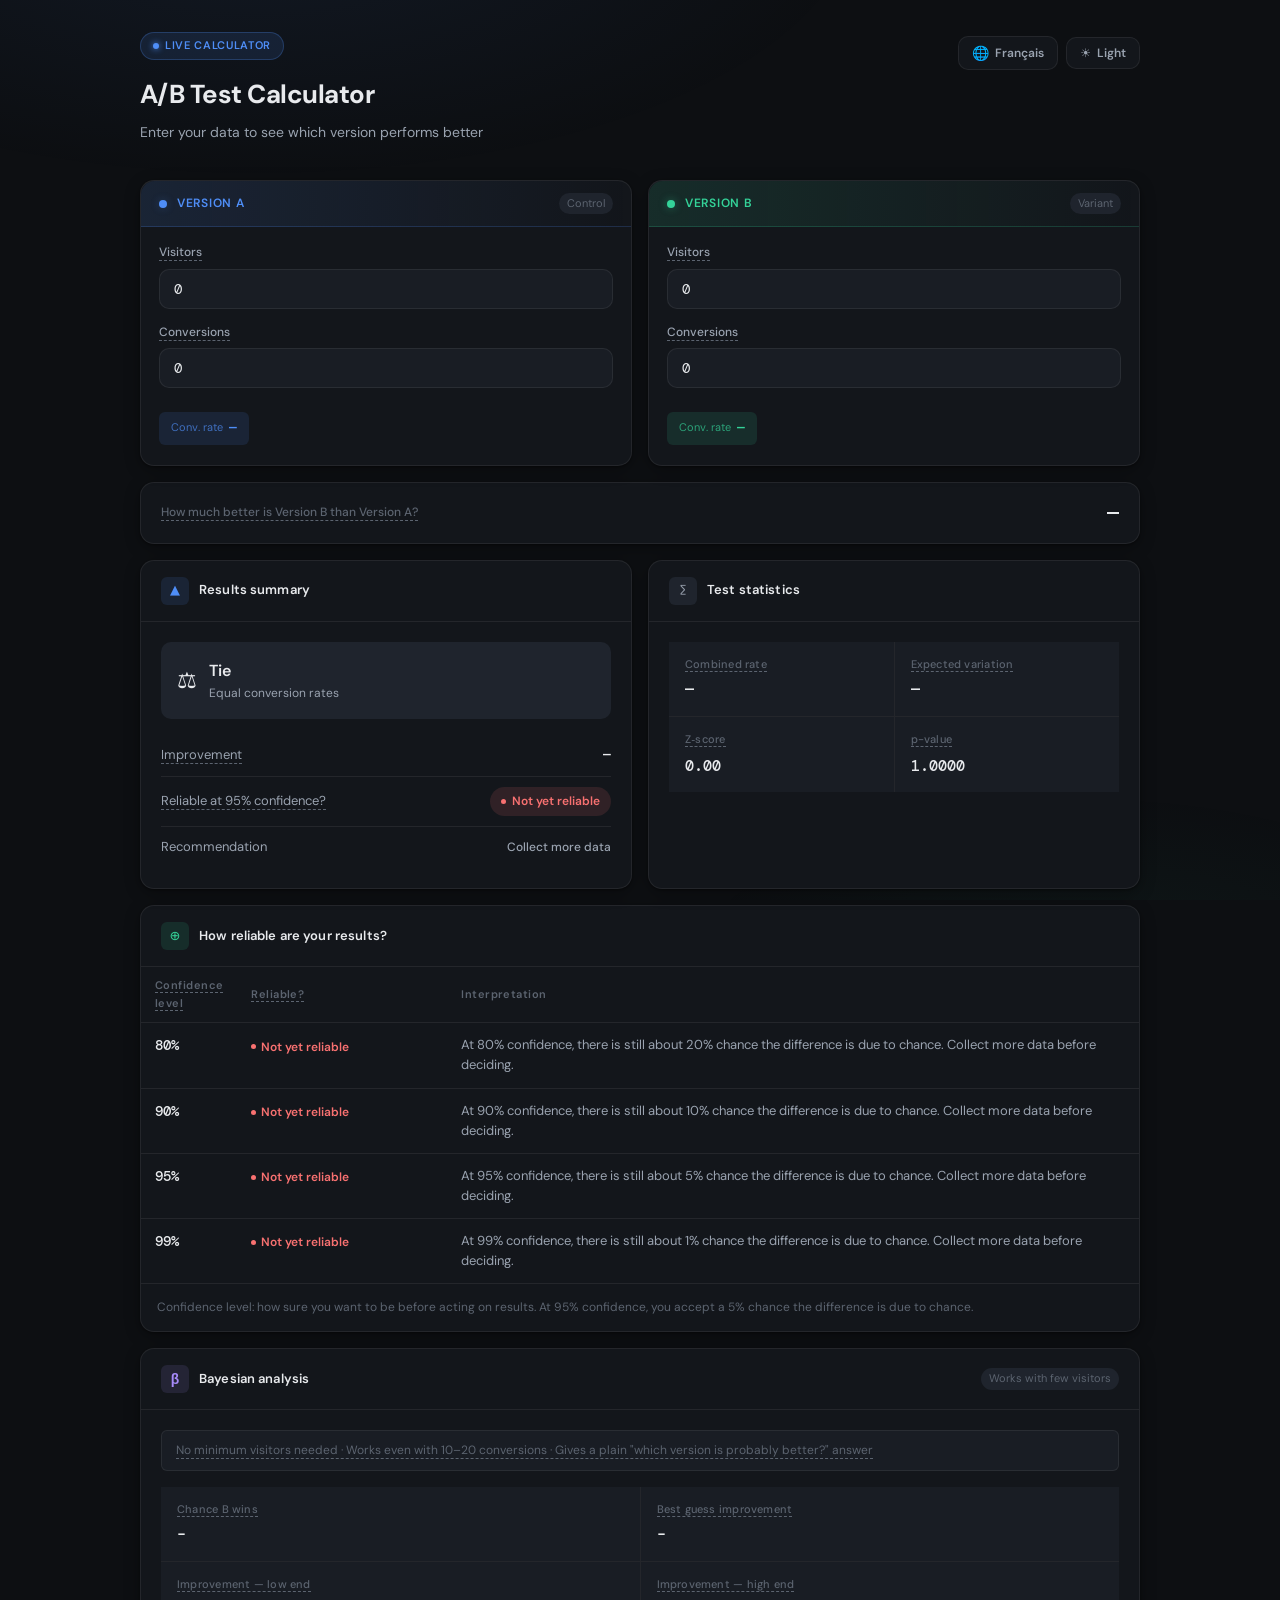
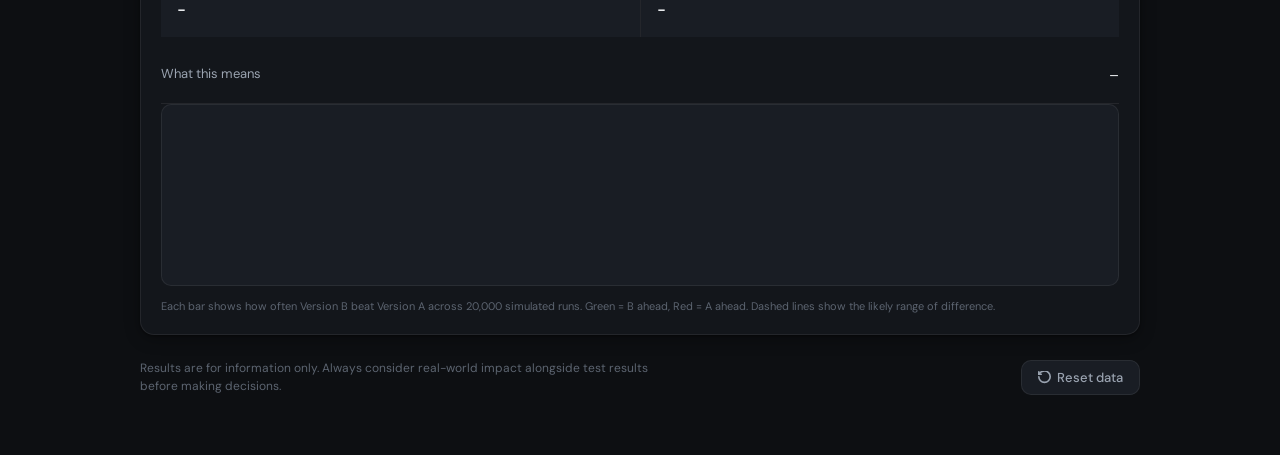
==== commit 00a75737: "changes" ====
--- a/index.html
+++ b/index.html
@@ -3,7 +3,7 @@
 <head>
   <meta charset="utf-8"/>
   <meta name="viewport" content="width=device-width, initial-scale=1"/>
-  <title>A/B Test Significance Calculator</title>
+  <title>A/B Test Calculator</title>
   <link rel="preconnect" href="https://fonts.googleapis.com">
   <link href="https://fonts.googleapis.com/css2?family=DM+Sans:ital,opsz,wght@0,9..40,300;0,9..40,400;0,9..40,500;0,9..40,600;0,9..40,700;1,9..40,400&family=DM+Mono:wght@400;500&display=swap" rel="stylesheet">
   <style>
@@ -193,6 +193,7 @@
       border-radius: var(--radius-md); color: var(--ink);
       font-family: var(--mono); font-size: 14px;
       transition: border-color var(--tr), box-shadow var(--tr), background var(--tr);
+      appearance: textfield;
       -moz-appearance: textfield;
     }
     input[type=number]::-webkit-inner-spin-button,
@@ -312,10 +313,10 @@
     <header class="header">
       <div class="header-badge" data-i18n-en>Live Calculator</div>
       <div class="header-badge" data-i18n-fr>Calculateur en direct</div>
-      <h1 data-i18n-en>A/B Test Significance Calculator</h1>
-      <h1 data-i18n-fr>Calculateur de significativité de test A/B</h1>
-      <p data-i18n-en>Two-proportion z-test · 80 / 90 / 95 / 99% confidence · Real-time results</p>
-      <p data-i18n-fr>Test z à deux proportions · Confiance 80 / 90 / 95 / 99 % · Résultats en temps réel</p>
+      <h1 data-i18n-en>A/B Test Calculator</h1>
+      <h1 data-i18n-fr>Calculateur de test A/B</h1>
+      <p data-i18n-en>Enter your data to see which version performs better</p>
+      <p data-i18n-fr>Entrez vos données pour voir quelle version performe le mieux</p>
     </header>
 
     <div class="controls">
@@ -417,10 +418,10 @@
   <div class="section lift-strip">
     <span class="lift-label">
       <span class="tt" tabindex="0"
-        data-tip-title-en="Relative lift"         data-tip-en="How much higher (or lower) Version B's conversion rate is compared to Version A, expressed as a percentage. Formula: (Rate B − Rate A) / Rate A."
-        data-tip-title-fr="Amélioration relative" data-tip-fr="Dans quelle mesure le taux de conversion de la version B est plus élevé (ou plus bas) que celui de la version A, exprimé en pourcentage. Formule : (Taux B − Taux A) / Taux A.">
-        <span data-i18n-en>Relative improvement of B over A</span>
-        <span data-i18n-fr>Amélioration relative de B par rapport à A</span>
+        data-tip-title-en="How much better is B than A?"         data-tip-en="How much higher or lower Version B's conversion rate is compared to Version A."
+        data-tip-title-fr="Dans quelle mesure B est-il meilleur que A ?" data-tip-fr="Dans quelle mesure le taux de conversion de la version B est plus élevé ou plus bas que celui de la version A.">
+        <span data-i18n-en>How much better is Version B than Version A?</span>
+        <span data-i18n-fr>Dans quelle mesure la version B est-elle meilleure que la version A ?</span>
       </span>
     </span>
     <span class="lift-value" id="lift" aria-live="polite">–</span>
@@ -433,7 +434,7 @@
     <div class="card">
       <div class="card-header">
         <div class="card-icon blue">▲</div>
-        <span class="card-title" data-i18n-en>Result Summary</span>
+        <span class="card-title" data-i18n-en>Results summary</span>
         <span class="card-title" data-i18n-fr>Résumé des résultats</span>
       </div>
       <div class="card-body">
@@ -447,8 +448,8 @@
         <div class="result-row">
           <span class="result-key">
             <span class="tt" tabindex="0"
-              data-tip-title-en="Relative improvement" data-tip-en="How much higher or lower Version B performs relative to Version A."
-              data-tip-title-fr="Amélioration relative" data-tip-fr="Dans quelle mesure la version B performe mieux ou moins bien que la version A.">
+              data-tip-title-en="How much better is B?" data-tip-en="How much higher or lower Version B performs compared to Version A."
+              data-tip-title-fr="Dans quelle mesure B est-il meilleur ?" data-tip-fr="Dans quelle mesure la version B performe mieux ou moins bien que la version A.">
               <span data-i18n-en>Improvement</span><span data-i18n-fr>Amélioration</span>
             </span>
           </span>
@@ -457,10 +458,10 @@
         <div class="result-row">
           <span class="result-key">
             <span class="tt" tabindex="0"
-              data-tip-title-en="Statistical significance" data-tip-en="At 95% confidence, a p-value below 0.05 suggests the difference is unlikely due to random variation."
-              data-tip-title-fr="Significativité statistique" data-tip-fr="À 95 % de confiance, une valeur p inférieure à 0,05 indique que la différence est peu probable due à la variation aléatoire.">
-              <span data-i18n-en>Significant at 95%?</span>
-              <span data-i18n-fr>Significatif à 95 % ?</span>
+              data-tip-title-en="Is the result reliable?" data-tip-en="At 95% confidence, a reliable result means there is less than a 5% chance the difference between versions is due to chance."
+              data-tip-title-fr="Le résultat est-il fiable ?" data-tip-fr="À 95 % de confiance, un résultat fiable signifie qu'il y a moins de 5 % de chance que la différence soit due au hasard.">
+              <span data-i18n-en>Reliable at 95% confidence?</span>
+              <span data-i18n-fr>Fiable à 95 % de confiance ?</span>
             </span>
           </span>
           <span id="sig95" aria-live="polite">–</span>
@@ -479,7 +480,7 @@
     <div class="card">
       <div class="card-header">
         <div class="card-icon gray">∑</div>
-        <span class="card-title" data-i18n-en>Test Statistics</span>
+        <span class="card-title" data-i18n-en>Test statistics</span>
         <span class="card-title" data-i18n-fr>Statistiques du test</span>
       </div>
       <div class="card-body">
@@ -487,10 +488,10 @@
           <div class="stat-cell">
             <div class="stat-cell-label">
               <span class="tt" tabindex="0"
-                data-tip-title-en="Pooled proportion (p̂)" data-tip-en="(Conversions A + Conversions B) / (Visitors A + Visitors B). Used as the null-hypothesis proportion in the two-proportion z-test."
-                data-tip-title-fr="Proportion groupée (p̂)" data-tip-fr="(Conversions A + Conversions B) / (Visiteurs A + Visiteurs B). Utilisée comme proportion sous l'hypothèse nulle dans le test z à deux proportions.">
-                <span data-i18n-en>Pooled proportion</span>
-                <span data-i18n-fr>Proportion groupée</span>
+                data-tip-title-en="Combined conversion rate" data-tip-en="The overall conversion rate across both versions combined. Used as the baseline in the calculation."
+                data-tip-title-fr="Taux de conversion combiné" data-tip-fr="Le taux de conversion global des deux versions combinées. Utilisé comme référence dans le calcul.">
+                <span data-i18n-en>Combined rate</span>
+                <span data-i18n-fr>Taux combiné</span>
               </span>
             </div>
             <div class="stat-cell-value" id="pooled" aria-live="polite">–</div>
@@ -498,10 +499,10 @@
           <div class="stat-cell">
             <div class="stat-cell-label">
               <span class="tt" tabindex="0"
-                data-tip-title-en="Standard error (SE)" data-tip-en="SE = √(p̂(1−p̂)(1/nA + 1/nB)). Measures expected random variation in the difference between two proportions."
-                data-tip-title-fr="Erreur standard (ES)"  data-tip-fr="ES = √(p̂(1−p̂)(1/nA + 1/nB)). Mesure la variation aléatoire attendue dans la différence entre deux proportions.">
-                <span data-i18n-en>Standard error</span>
-                <span data-i18n-fr>Erreur standard</span>
+                data-tip-title-en="Expected variation" data-tip-en="How much the difference between the two versions could vary by chance. A smaller value means the results are more precise."
+                data-tip-title-fr="Variation attendue"  data-tip-fr="Dans quelle mesure la différence entre les deux versions pourrait varier par hasard. Une valeur plus petite indique des résultats plus précis.">
+                <span data-i18n-en>Expected variation</span>
+                <span data-i18n-fr>Variation attendue</span>
               </span>
             </div>
             <div class="stat-cell-value" id="se" aria-live="polite">–</div>
@@ -509,8 +510,8 @@
           <div class="stat-cell">
             <div class="stat-cell-label">
               <span class="tt" tabindex="0"
-                data-tip-title-en="Z‑score"  data-tip-en="(Rate B − Rate A) / SE. Describes how many standard errors the observed difference is from zero."
-                data-tip-title-fr="Score Z"   data-tip-fr="(Taux B − Taux A) / ES. Indique combien d'erreurs standard sépare la différence observée de zéro.">
+                data-tip-title-en="Z-score"  data-tip-en="A number that measures how far apart the two versions' rates are. A larger number (positive or negative) means a bigger difference."
+                data-tip-title-fr="Score Z"   data-tip-fr="Un chiffre qui mesure l'écart entre les taux des deux versions. Un chiffre plus grand (positif ou négatif) indique une différence plus grande.">
                 <span data-i18n-en>Z‑score</span>
                 <span data-i18n-fr>Score Z</span>
               </span>
@@ -520,10 +521,10 @@
           <div class="stat-cell">
             <div class="stat-cell-label">
               <span class="tt" tabindex="0"
-                data-tip-title-en="Two‑tailed p‑value" data-tip-en="Probability of observing a difference at least this large by chance if there were truly no difference between versions."
-                data-tip-title-fr="Valeur p bilatérale"  data-tip-fr="Probabilité d'observer une différence au moins aussi grande par hasard s'il n'y avait vraiment aucune différence entre les versions.">
-                <span data-i18n-en>Two‑tailed p‑value</span>
-                <span data-i18n-fr>Valeur p bilatérale</span>
+                data-tip-title-en="p-value" data-tip-en="The probability that the difference between versions is due to chance. A lower p-value means the result is more reliable. Below 0.05 is generally considered reliable."
+                data-tip-title-fr="Valeur p"  data-tip-fr="La probabilité que la différence entre les versions soit due au hasard. Une valeur p plus basse signifie un résultat plus fiable. En dessous de 0,05 est généralement considéré fiable.">
+                <span data-i18n-en>p-value</span>
+                <span data-i18n-fr>Valeur p</span>
               </span>
             </div>
             <div class="stat-cell-value" id="p" aria-live="polite">–</div>
@@ -537,8 +538,8 @@
   <section class="section card">
     <div class="card-header">
       <div class="card-icon green">⊕</div>
-      <span class="card-title" data-i18n-en>Interpretation by Confidence Level</span>
-      <span class="card-title" data-i18n-fr>Interprétation par niveau de confiance</span>
+      <span class="card-title" data-i18n-en>How reliable are your results?</span>
+      <span class="card-title" data-i18n-fr>Vos résultats sont-ils fiables ?</span>
     </div>
     <div style="overflow-x:auto">
       <table class="interp-table" aria-describedby="interphelp">
@@ -546,16 +547,16 @@
           <tr>
             <th scope="col">
               <span class="tt" tabindex="0"
-                data-tip-title-en="Confidence level" data-tip-en="How certain we want to be that the observed difference isn't random. 95% confidence means we accept at most a 5% chance the result is due to chance."
-                data-tip-title-fr="Niveau de confiance" data-tip-fr="À quel point nous voulons être certains que la différence observée n'est pas aléatoire. Une confiance de 95 % signifie que nous acceptons au plus 5 % de chance que le résultat soit dû au hasard.">
-                <span data-i18n-en>Confidence</span><span data-i18n-fr>Confiance</span>
+                data-tip-title-en="Confidence level" data-tip-en="How certain you want to be before acting on results. At 95% confidence, you accept a 5% chance the difference is due to chance."
+                data-tip-title-fr="Niveau de confiance" data-tip-fr="À quel point vous voulez être certain avant d'agir sur les résultats. À 95 % de confiance, vous acceptez 5 % de chance que la différence soit due au hasard.">
+                <span data-i18n-en>Confidence level</span><span data-i18n-fr>Niveau de confiance</span>
               </span>
             </th>
             <th scope="col">
               <span class="tt" tabindex="0"
-                data-tip-title-en="Statistical significance" data-tip-en="A result is 'significant' at a given confidence level if the p‑value is below the corresponding threshold (e.g. p < 0.05 for 95%)."
-                data-tip-title-fr="Significativité statistique" data-tip-fr="Un résultat est « significatif » à un niveau de confiance donné si la valeur p est inférieure au seuil correspondant (ex. p < 0,05 pour 95 %).">
-                <span data-i18n-en>Significant?</span><span data-i18n-fr>Significatif ?</span>
+                data-tip-title-en="Is the result reliable?" data-tip-en="A result is reliable at a given confidence level if the p-value is below the threshold (e.g. below 0.05 for 95% confidence)."
+                data-tip-title-fr="Le résultat est-il fiable ?" data-tip-fr="Un résultat est fiable à un niveau de confiance donné si la valeur p est inférieure au seuil (ex. inférieure à 0,05 pour 95 % de confiance).">
+                <span data-i18n-en>Reliable?</span><span data-i18n-fr>Fiable ?</span>
               </span>
             </th>
             <th scope="col">
@@ -569,8 +570,8 @@
     </div>
     <div style="padding:14px 16px;border-top:1px solid var(--border)">
       <p id="interphelp" style="font-size:12px;color:var(--ink-3);line-height:1.55">
-        <span data-i18n-en>Confidence describes how sure we want to be that the difference isn't random. Example: 95% confidence → we accept a 5% chance the observed difference is due to random variation.</span>
-        <span data-i18n-fr>Le niveau de confiance décrit à quel point nous voulons être certains que la différence n'est pas aléatoire. Exemple : confiance à 95 % → nous acceptons 5 % de probabilité que la différence observée soit due à la variation aléatoire.</span>
+        <span data-i18n-en>Confidence level: how sure you want to be before acting on results. At 95% confidence, you accept a 5% chance the difference is due to chance.</span>
+        <span data-i18n-fr>Niveau de confiance : à quel point vous voulez être certain avant d'agir sur les résultats. À 95 % de confiance, vous acceptez 5 % de chance que la différence soit due au hasard.</span>
       </p>
     </div>
   </section>
@@ -579,8 +580,8 @@
   <section class="section card">
     <div class="card-header">
       <div class="card-icon purple" style="font-family:var(--mono);font-weight:700;font-size:14px">β</div>
-      <span class="card-title" data-i18n-en>Bayesian Analysis</span>
-      <span class="card-title" data-i18n-fr>Analyse Bayésienne</span>
+      <span class="card-title" data-i18n-en>Bayesian analysis</span>
+      <span class="card-title" data-i18n-fr>Analyse bayésienne</span>
       <span style="margin-left:auto;font-size:11px;color:var(--ink-3);background:var(--surface-3);padding:2px 8px;border-radius:100px;flex-shrink:0;transition:background var(--tr)">
         <span data-i18n-en>Works with few visitors</span>
         <span data-i18n-fr>Fonctionne avec peu de visiteurs</span>
@@ -661,22 +662,22 @@
       <div class="bayes-chart-wrap">
         <canvas id="bayes-chart" role="img" aria-label="Posterior distribution of conversion rate difference B minus A"></canvas>
       </div>
-      <p class="bayes-caption" data-i18n-en>Each bar shows how often Version B outperformed Version A across 20,000 simulated scenarios. Green = B was ahead, Red = A was ahead. Brighter bars are the most likely outcomes. Dashed lines show the realistic range of difference.</p>
-      <p class="bayes-caption" data-i18n-fr>Chaque barre montre combien de fois la version B a surpassé la version A sur 20 000 scénarios simulés. Vert = B était en tête, Rouge = A était en tête. Les barres plus vives sont les résultats les plus probables. Les tirets délimitent la plage réaliste de différence.</p>
+      <p class="bayes-caption" data-i18n-en>Each bar shows how often Version B beat Version A across 20,000 simulated runs. Green = B ahead, Red = A ahead. Dashed lines show the likely range of difference.</p>
+      <p class="bayes-caption" data-i18n-fr>Chaque barre montre combien de fois la version B a battu la version A sur 20 000 simulations. Vert = B en tête, Rouge = A en tête. Les tirets délimitent la plage probable de différence.</p>
     </div>
   </section>
 
   <!-- ════ Footer ════ -->
   <div class="footer-row">
     <p class="footer-note">
-      <span data-i18n-en>This calculator uses a two-proportion z-test. Results are for informational purposes. Always consider practical significance alongside statistical significance.</span>
-      <span data-i18n-fr>Ce calculateur utilise un test z à deux proportions. Les résultats sont fournis à titre indicatif. Tenez toujours compte de la signification pratique en parallèle de la signification statistique.</span>
+      <span data-i18n-en>Results are for information only. Always consider real-world impact alongside test results before making decisions.</span>
+      <span data-i18n-fr>Les résultats sont fournis à titre indicatif uniquement. Tenez toujours compte de l'impact réel en plus des résultats du test avant de prendre des décisions.</span>
     </p>
     <button class="btn-reset" id="reset">
       <svg width="13" height="13" viewBox="0 0 16 16" fill="none" stroke="currentColor" stroke-width="2" stroke-linecap="round">
         <path d="M1 4c1.5-2.5 4-4 7-4a7 7 0 1 1-7 7"/><polyline points="1,1 1,4 4,4"/>
       </svg>
-      <span data-i18n-en>Reset</span>
+      <span data-i18n-en>Reset data</span>
       <span data-i18n-fr>Réinitialiser les données</span>
     </button>
   </div>
@@ -692,25 +693,25 @@
       tie:          'Tie',
       vA:           'Version A (Control)',
       vB:           'Version B',
-      awaitDesc:    'Awaiting results',
+      awaitDesc:    'Enter data above to see results',
       higherRate:   p => `${p}% higher conversion rate`,
       lowerRate:    p => `${p}% lower conversion rate`,
       equalRate:    'Equal conversion rates',
-      sigYes:       'Significant',
-      sigNo:        'Not significant',
-      adoptWinner:  'Consider adopting the winner',
+      sigYes:       'Reliable',
+      sigNo:        'Not yet reliable',
+      adoptWinner:  'Consider using the better version',
       moreData:     'Collect more data',
-      tsigYes:      c => `Significant at ${c}%`,
-      tsigNo:       ()=> 'Not significant',
+      tsigYes:      c => `Reliable at ${c}%`,
+      tsigNo:       ()=> 'Not yet reliable',
       whoA:         'Version A (Control) currently has a higher conversion rate than Version B.',
       whoB:         'Version B currently has a higher conversion rate than Version A (Control).',
       whoTie:       'Both versions currently have the same conversion rate.',
       rowSig:   (c, chance, who) =>
-        `At ${c}% confidence, there is only about ${chance}% chance that the difference we see is due to random variation. `+
-        `That means the result is strong enough to trust, and it likely reflects a real difference between the versions. ${who}`,
+        `At ${c}% confidence, only about ${chance}% chance the difference is due to chance. `+
+        `The result is reliable and likely reflects a real difference between the versions. ${who}`,
       rowNot:   (c, chance) =>
-        `At ${c}% confidence, there is still about ${chance}% chance that the difference we see is due to random variation. `+
-        `That means the result is not strong enough, and we cannot be sure the versions truly perform differently.`,
+        `At ${c}% confidence, there is still about ${chance}% chance the difference is due to chance. `+
+        `Collect more data before deciding.`,
       themeLbl:     isDark => isDark ? 'Light' : 'Dark',
       bayesStrongB: p => `Version B is almost certainly better (${p} chance)`,
       bayesModB:    p => `Version B is probably better (${p} chance)`,
@@ -724,25 +725,25 @@
       tie:          'Égalité',
       vA:           'Version A (Témoin)',
       vB:           'Version B',
-      awaitDesc:    'En attente des résultats',
+      awaitDesc:    'Entrez vos données ci-dessus pour voir les résultats',
       higherRate:   p => `Taux de conversion ${p} % plus élevé`,
       lowerRate:    p => `Taux de conversion ${p} % plus bas`,
       equalRate:    'Taux de conversion identiques',
-      sigYes:       'Significatif',
-      sigNo:        'Non significatif',
-      adoptWinner:  "Envisager d'adopter le gagnant",
+      sigYes:       'Fiable',
+      sigNo:        'Pas encore fiable',
+      adoptWinner:  "Envisager d'utiliser la meilleure version",
       moreData:     'Collecter davantage de données',
-      tsigYes:      c => `Significatif à ${c} %`,
-      tsigNo:       ()=> 'Non significatif',
+      tsigYes:      c => `Fiable à ${c} %`,
+      tsigNo:       ()=> 'Pas encore fiable',
       whoA:         'La version A (Témoin) a actuellement un taux de conversion plus élevé que la version B.',
       whoB:         'La version B a actuellement un taux de conversion plus élevé que la version A (Témoin).',
       whoTie:       'Les deux versions ont actuellement le même taux de conversion.',
       rowSig:   (c, chance, who) =>
-        `À ${c} % de confiance, il n'y a qu'environ ${chance} % de chance que la différence observée soit due à la variation aléatoire. `+
-        `Le résultat est donc assez solide pour être fiable et reflète probablement une vraie différence entre les versions. ${who}`,
+        `À ${c} % de confiance, seulement environ ${chance} % de chance que la différence soit due au hasard. `+
+        `Le résultat est fiable et reflète probablement une vraie différence entre les versions. ${who}`,
       rowNot:   (c, chance) =>
-        `À ${c} % de confiance, il y a encore environ ${chance} % de chance que la différence observée soit due à la variation aléatoire. `+
-        `Le résultat n'est pas assez solide et nous ne pouvons pas affirmer avec certitude que les versions se comportent différemment.`,
+        `À ${c} % de confiance, il y a encore environ ${chance} % de chance que la différence soit due au hasard. `+
+        `Collectez plus de données avant de décider.`,
       themeLbl:     isDark => isDark ? 'Clair' : 'Sombre',
       bayesStrongB: p => `La version B est presque certainement meilleure (${p} de chance)`,
       bayesModB:    p => `La version B est probablement meilleure (${p} de chance)`,
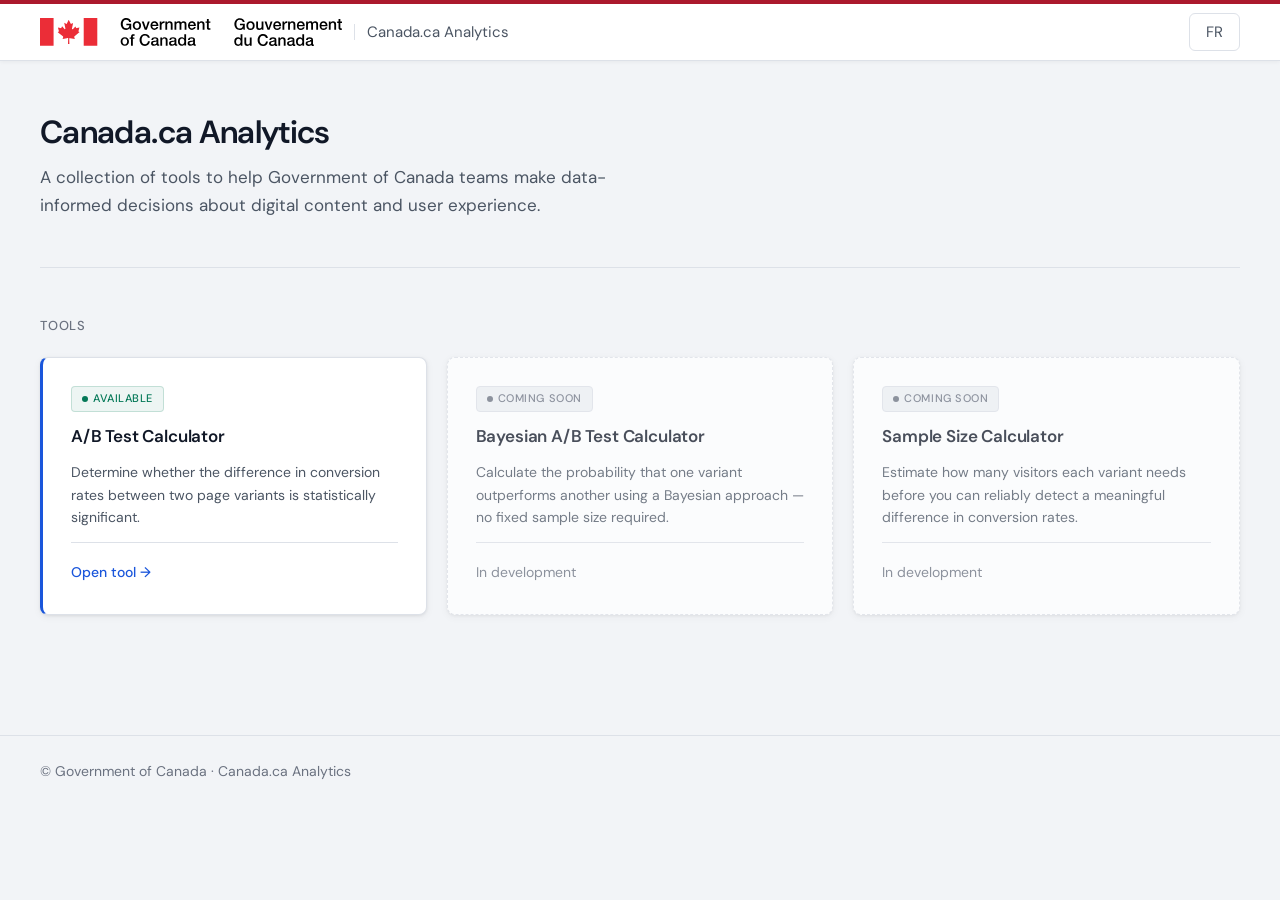
==== commit 102e7cdc: "Added home page and improved accessibility" ====
--- a/index.html
+++ b/index.html
@@ -1,134 +1,73 @@
 <!doctype html>
-<html lang="en" data-theme="dark" data-lang="en">
+<html lang="en" data-lang="en">
 <head>
   <meta charset="utf-8"/>
   <meta name="viewport" content="width=device-width, initial-scale=1"/>
-  <title>A/B Test Calculator</title>
+  <title>Canada.ca Analytics</title>
   <link rel="preconnect" href="https://fonts.googleapis.com">
   <link href="https://fonts.googleapis.com/css2?family=DM+Sans:ital,opsz,wght@0,9..40,300;0,9..40,400;0,9..40,500;0,9..40,600;0,9..40,700;1,9..40,400&family=DM+Mono:wght@400;500&display=swap" rel="stylesheet">
   <style>
-    /* ─── Dark theme (default) ───────────────────────── */
-    :root, [data-theme="dark"] {
-      --bg:           #0d0f12;
-      --surface:      #13161b;
-      --surface-2:    #191d24;
-      --surface-3:    #1f242d;
-      --border:       rgba(255,255,255,.07);
-      --border-hover: rgba(255,255,255,.13);
-      --ink:          #e8eaed;
-      --ink-2:        #9aa3b0;
-      --ink-3:        #5c6470;
-      --brand:        #4f8ef7;
-      --brand-dim:    rgba(79,142,247,.12);
-      --brand-glow:   rgba(79,142,247,.25);
-      --green:        #34d399;
-      --green-dim:    rgba(52,211,153,.12);
-      --red:          #f87171;
-      --red-dim:      rgba(248,113,113,.12);
-      --focus:        rgba(79,142,247,.5);
-      --shadow-card:  0 1px 3px rgba(0,0,0,.4), 0 4px 16px rgba(0,0,0,.3);
-      --tooltip-bg:   #1a1f28;
-      --tooltip-bdr:  rgba(255,255,255,.1);
-      --tooltip-ink:        #9aa3b0;
-      --tooltip-ink-strong: #e8eaed;
-      --glow-1:       rgba(79,142,247,.08);
-      --glow-2:       rgba(52,211,153,.05);
-    }
-
-    /* ─── Light theme ────────────────────────────────── */
-    [data-theme="light"] {
-      --bg:           #f4f6f9;
+    :root {
+      --bg:           #f2f4f7;
       --surface:      #ffffff;
-      --surface-2:    #f8f9fb;
-      --surface-3:    #eef0f5;
-      --border:       rgba(0,0,0,.08);
-      --border-hover: rgba(0,0,0,.15);
+      --surface-2:    #f7f8fa;
+      --surface-3:    #edf0f4;
+      --border:       #dde1e8;
+      --border-hover: #b8becb;
       --ink:          #111827;
       --ink-2:        #4b5563;
-      --ink-3:        #9ca3af;
-      --brand:        #2563eb;
-      --brand-dim:    rgba(37,99,235,.09);
-      --brand-glow:   rgba(37,99,235,.2);
-      --green:        #059669;
-      --green-dim:    rgba(5,150,105,.09);
+      --ink-3:        #6b7280;
+      --brand:        #1a56db;
+      --brand-dim:    rgba(26,86,219,.07);
+      --green:        #047857;
+      --green-dim:    rgba(4,120,87,.07);
       --red:          #dc2626;
-      --red-dim:      rgba(220,38,38,.09);
-      --focus:        rgba(37,99,235,.3);
-      --shadow-card:  0 1px 2px rgba(0,0,0,.06), 0 4px 12px rgba(0,0,0,.07);
-      --tooltip-bg:   #ffffff;
-      --tooltip-bdr:  rgba(0,0,0,.18);
-      --tooltip-ink:        #4b5563;
-      --tooltip-ink-strong: #111827;
-      --glow-1:       rgba(37,99,235,.05);
-      --glow-2:       rgba(5,150,105,.04);
-    }
-
-    /* ─── Shared tokens ──────────────────────────────── */
-    :root {
-      --radius-sm: 6px;
-      --radius-md: 10px;
-      --radius-lg: 14px;
+      --focus:        rgba(26,86,219,.25);
+      --shadow-card:  0 1px 3px rgba(0,0,0,.07), 0 2px 8px rgba(0,0,0,.05);
+      --canada-red:   #ab192d;
+      --radius-sm: 4px;
+      --radius-md: 6px;
+      --radius-lg: 8px;
       --font:      'DM Sans', system-ui, sans-serif;
       --mono:      'DM Mono', ui-monospace, monospace;
-      --tr:        160ms cubic-bezier(.2,.8,.4,1);
-    }
-
-    /* ─── Reset ──────────────────────────────────────── */
+      --tr:        140ms cubic-bezier(.2,.8,.4,1);
+    }
+
     *, *::before, *::after { box-sizing: border-box; margin: 0; padding: 0; }
     html, body {
       background: var(--bg); color: var(--ink);
-      font-family: var(--font); font-size: 15px; line-height: 1.6;
+      font-family: var(--font); font-size: 18px; line-height: 1.6;
       min-height: 100vh; -webkit-font-smoothing: antialiased;
-      transition: background var(--tr), color var(--tr);
-    }
-    body::before {
-      content: ''; position: fixed; inset: 0; z-index: 0; pointer-events: none;
-      background:
-        radial-gradient(ellipse 80% 50% at 20% -10%, var(--glow-1) 0%, transparent 60%),
-        radial-gradient(ellipse 60% 40% at 85% 110%, var(--glow-2) 0%, transparent 55%);
-    }
-
-    /* ─── Layout ─────────────────────────────────────── */
-    .container { position: relative; z-index: 1; max-width: 1040px; margin: 0 auto; padding: 32px 20px 60px; }
-
-    /* ─── Top bar ────────────────────────────────────── */
-    .top-bar { display: flex; align-items: flex-start; justify-content: space-between; gap: 16px; margin-bottom: 36px; flex-wrap: wrap; }
-    .header { flex: 1; min-width: 0; }
-    .header-badge {
-      display: inline-flex; align-items: center; gap: 6px;
-      background: var(--brand-dim); border: 1px solid rgba(79,142,247,.25);
-      border-radius: 100px; padding: 4px 12px;
-      font-size: 11px; font-weight: 600; letter-spacing: .06em; text-transform: uppercase; color: var(--brand);
-      margin-bottom: 14px; transition: background var(--tr), color var(--tr);
-      width: fit-content;
-    }
-    [data-theme="light"] .header-badge { border-color: rgba(37,99,235,.2); }
-    .header-badge::before {
-      content: ''; width: 6px; height: 6px; border-radius: 50%;
-      background: var(--brand); box-shadow: 0 0 6px var(--brand);
-      animation: pulse 2.5s ease infinite;
-    }
-    @keyframes pulse { 0%,100%{opacity:1} 50%{opacity:.4} }
-    .header h1 { font-size: 26px; font-weight: 700; letter-spacing: -.02em; color: var(--ink); margin-bottom: 6px; }
-    .header p  { color: var(--ink-2); font-size: 14px; }
-
-    /* ─── Controls ───────────────────────────────────── */
-    .controls { display: flex; align-items: center; gap: 8px; flex-shrink: 0; padding-top: 4px; }
+    }
+
+    /* ── Site bar ── */
+    .site-bar {
+      background: var(--surface);
+      border-top: 4px solid var(--canada-red);
+      border-bottom: 1px solid var(--border);
+      position: sticky; top: 0; z-index: 200;
+      box-shadow: 0 1px 4px rgba(0,0,0,.05);
+    }
+    .site-bar-inner {
+      padding: 0 40px;
+      height: 56px; display: flex; align-items: center; justify-content: space-between; gap: 16px;
+    }
+    .site-wordmark { display: flex; align-items: center; gap: 12px; text-decoration: none; }
+    .site-wordmark-img { height: 28px; width: auto; display: block; flex-shrink: 0; }
+    .site-name-divider { width: 1px; height: 16px; background: var(--border); flex-shrink: 0; }
+    .site-name-secondary { font-size: 15px; font-weight: 400; color: var(--ink-2); white-space: nowrap; }
+
+    /* ── Controls ── */
+    .controls { display: flex; align-items: center; gap: 8px; flex-shrink: 0; }
     .toggle-btn {
-      display: inline-flex; align-items: center; gap: 6px; padding: 7px 13px;
+      display: inline-flex; align-items: center; gap: 6px; padding: 8px 16px;
       background: var(--surface); border: 1px solid var(--border); border-radius: var(--radius-md);
-      color: var(--ink-2); font-family: var(--font); font-size: 12px; font-weight: 600;
+      color: var(--ink-2); font-family: var(--font); font-size: 15px; font-weight: 400;
       cursor: pointer; user-select: none; white-space: nowrap;
-      transition: background var(--tr), border-color var(--tr), color var(--tr), box-shadow var(--tr);
+      transition: background var(--tr), border-color var(--tr), color var(--tr);
     }
     .toggle-btn:hover { background: var(--surface-3); border-color: var(--border-hover); color: var(--ink); }
     .toggle-btn:focus { outline: none; box-shadow: 0 0 0 3px var(--focus); }
-
-    /* Theme icon swap */
-    #theme-toggle .icon-sun  { display: inline; }
-    #theme-toggle .icon-moon { display: none; }
-    [data-theme="light"] #theme-toggle .icon-sun  { display: none; }
-    [data-theme="light"] #theme-toggle .icon-moon { display: inline; }
 
     /* Lang label swap */
     #lang-toggle .lbl-to-fr { display: inline; }
@@ -136,982 +75,240 @@
     [data-lang="fr"] #lang-toggle .lbl-to-fr { display: none; }
     [data-lang="fr"] #lang-toggle .lbl-to-en { display: inline; }
 
-    /* ─── i18n visibility ────────────────────────────── */
+    /* ── i18n ── */
     [data-i18n-fr] { display: none !important; }
     [data-lang="fr"] [data-i18n-en] { display: none !important; }
     [data-lang="fr"] [data-i18n-fr] { display: revert !important; }
-    [data-lang="fr"] .header-badge[data-i18n-fr] { display: inline-flex !important; }
-
-    /* ─── Card ───────────────────────────────────────── */
-    .card {
+
+    /* ── Layout ── */
+    .container { padding: 0 40px 80px; }
+
+    /* ── Platform intro ── */
+    .platform-intro {
+      padding: 52px 0 48px;
+      border-bottom: 1px solid var(--border);
+      margin-bottom: 48px;
+    }
+    .platform-intro h1 {
+      font-size: 32px; font-weight: 600; color: var(--ink);
+      letter-spacing: -.02em; margin-bottom: 12px; line-height: 1.2;
+    }
+    .platform-intro p {
+      font-size: 17px; font-weight: 400; color: var(--ink-2);
+      max-width: 620px; line-height: 1.65;
+    }
+
+    /* ── Section heading ── */
+    .section-heading {
+      font-size: 13px; font-weight: 500; color: var(--ink-3);
+      letter-spacing: .06em; text-transform: uppercase;
+      margin-bottom: 20px;
+    }
+
+    /* ── Tools grid ── */
+    .tools-grid {
+      display: grid; gap: 20px;
+      grid-template-columns: repeat(auto-fill, minmax(320px, 1fr));
+    }
+
+    /* ── Tool card base ── */
+    .tool-card {
       background: var(--surface); border: 1px solid var(--border);
-      border-radius: var(--radius-lg); box-shadow: var(--shadow-card); overflow: visible;
-      transition: border-color var(--tr), background var(--tr);
-    }
-    .card:hover { border-color: var(--border-hover); }
-    .card-header { display: flex; align-items: center; gap: 10px; padding: 16px 20px; border-bottom: 1px solid var(--border); }
-    .card-icon { width: 28px; height: 28px; border-radius: var(--radius-sm); display: flex; align-items: center; justify-content: center; font-size: 13px; flex-shrink: 0; }
-    .card-icon.blue  { background: var(--brand-dim); color: var(--brand); }
-    .card-icon.green { background: var(--green-dim); color: var(--green); }
-    .card-icon.gray  { background: var(--surface-3); color: var(--ink-2); }
-    .card-title { font-size: 13px; font-weight: 600; letter-spacing: .01em; color: var(--ink); }
-    .card-body { padding: 20px; }
-
-    /* ─── Grids ──────────────────────────────────────── */
-    .main-grid, .versions-grid { display: grid; gap: 16px; }
-    @media (min-width: 860px) { .main-grid, .versions-grid { grid-template-columns: 1fr 1fr; } }
-
-    /* ─── Version cards ──────────────────────────────── */
-    .version-card {
-      background: var(--surface); border: 1px solid var(--border);
-      border-radius: var(--radius-lg); overflow: visible; box-shadow: var(--shadow-card);
-      transition: border-color var(--tr), background var(--tr);
-    }
-    .version-card:hover { border-color: var(--border-hover); }
-    .version-card.version-a .version-bar { background: linear-gradient(90deg, var(--brand-dim), transparent); border-bottom: 1px solid rgba(79,142,247,.2); }
-    .version-card.version-b .version-bar { background: linear-gradient(90deg, var(--green-dim), transparent); border-bottom: 1px solid rgba(52,211,153,.2); }
-    [data-theme="light"] .version-card.version-a .version-bar { border-bottom-color: rgba(37,99,235,.15); }
-    [data-theme="light"] .version-card.version-b .version-bar { border-bottom-color: rgba(5,150,105,.15); }
-    .version-bar { padding: 12px 18px; display: flex; align-items: center; gap: 10px; border-radius: var(--radius-lg) var(--radius-lg) 0 0; }
-    .version-dot { width: 8px; height: 8px; border-radius: 50%; flex-shrink: 0; }
-    .version-a .version-dot { background: var(--brand); box-shadow: 0 0 8px var(--brand-glow); }
-    .version-b .version-dot { background: var(--green); box-shadow: 0 0 8px rgba(52,211,153,.4); }
-    .version-label { font-size: 12px; font-weight: 600; letter-spacing: .06em; text-transform: uppercase; }
-    .version-a .version-label { color: var(--brand); }
-    .version-b .version-label { color: var(--green); }
-    .version-tag { margin-left: auto; font-size: 11px; color: var(--ink-3); background: var(--surface-3); padding: 2px 8px; border-radius: 100px; transition: background var(--tr); }
-    .version-fields { padding: 16px 18px 20px; }
-
-    /* ─── Fields ─────────────────────────────────────── */
-    .field { margin-bottom: 14px; }
-    .field:last-child { margin-bottom: 0; }
-    .field-label { display: block; font-size: 12px; font-weight: 500; color: var(--ink-2); margin-bottom: 6px; }
-
-    input[type=number] {
-      width: 100%; padding: 10px 14px;
-      background: var(--surface-2); border: 1px solid var(--border);
-      border-radius: var(--radius-md); color: var(--ink);
-      font-family: var(--mono); font-size: 14px;
-      transition: border-color var(--tr), box-shadow var(--tr), background var(--tr);
-      appearance: textfield;
-      -moz-appearance: textfield;
-    }
-    input[type=number]::-webkit-inner-spin-button,
-    input[type=number]::-webkit-outer-spin-button { -webkit-appearance: none; }
-    input[type=number]:hover { border-color: var(--border-hover); background: var(--surface-3); }
-    input[type=number]:focus { outline: none; border-color: rgba(79,142,247,.5); background: var(--surface-3); box-shadow: 0 0 0 3px var(--focus); }
-    [data-theme="light"] input[type=number]:focus { border-color: rgba(37,99,235,.4); }
-    input[type=number].err { border-color: rgba(248,113,113,.4); background: rgba(248,113,113,.06); box-shadow: 0 0 0 3px rgba(248,113,113,.15); }
-    [data-theme="light"] input[type=number].err { border-color: rgba(220,38,38,.35); background: rgba(220,38,38,.05); }
-
-    /* ─── Rate badge ─────────────────────────────────── */
-    .rate-badge { display: inline-flex; align-items: center; gap: 6px; margin-top: 10px; padding: 6px 12px; border-radius: var(--radius-sm); font-family: var(--mono); font-size: 13px; font-weight: 500; transition: background var(--tr), color var(--tr); }
-    .version-a .rate-badge { background: var(--brand-dim); color: var(--brand); }
-    .version-b .rate-badge { background: var(--green-dim); color: var(--green); }
-    .rate-badge-label { font-size: 11px; opacity: .7; font-weight: 400; font-family: var(--font); }
-
-    /* ─── Lift strip ─────────────────────────────────── */
-    .lift-strip { background: var(--surface); border: 1px solid var(--border); border-radius: var(--radius-lg); padding: 14px 20px; display: flex; align-items: center; gap: 16px; box-shadow: var(--shadow-card); transition: border-color var(--tr), background var(--tr); }
-    .lift-strip:hover { border-color: var(--border-hover); }
-    .lift-label { font-size: 12px; font-weight: 500; color: var(--ink-3); flex: 1; }
-    .lift-value { font-family: var(--mono); font-size: 20px; font-weight: 500; letter-spacing: -.01em; color: var(--ink); transition: color var(--tr); min-width: 80px; text-align: right; }
-    .lift-value.positive { color: var(--green); }
-    .lift-value.negative { color: var(--red); }
-
-    /* ─── Stat grid ──────────────────────────────────── */
-    .stat-grid { display: grid; grid-template-columns: 1fr 1fr; gap: 1px; background: var(--border); border-radius: var(--radius-md); overflow: visible; }
-    .stat-cell { background: var(--surface-2); padding: 14px 16px; transition: background var(--tr); position: relative; }
-    .stat-cell:hover { background: var(--surface-3); }
-    .stat-cell-label { font-size: 11px; font-weight: 500; color: var(--ink-3); letter-spacing: .02em; margin-bottom: 5px; }
-    .stat-cell-value { font-family: var(--mono); font-size: 15px; font-weight: 500; color: var(--ink); }
-
-    /* ─── Winner block ───────────────────────────────── */
-    .winner-block { border-radius: var(--radius-md); padding: 16px; margin-bottom: 16px; display: flex; align-items: center; gap: 12px; transition: background var(--tr); }
-    .winner-block.tie            { background: var(--surface-3); }
-    .winner-block.version-a-wins { background: var(--brand-dim); }
-    .winner-block.version-b-wins { background: var(--green-dim); }
-    .winner-icon { font-size: 22px; }
-    .winner-name { font-size: 16px; font-weight: 600; color: var(--ink); }
-    .winner-desc { font-size: 12px; color: var(--ink-2); margin-top: 1px; }
-
-    /* ─── Sig pill ───────────────────────────────────── */
-    .sig-pill { display: inline-flex; align-items: center; gap: 6px; padding: 5px 11px; border-radius: 100px; font-size: 12px; font-weight: 600; transition: background var(--tr), color var(--tr); }
-    .sig-pill.yes { background: var(--green-dim); color: var(--green); }
-    .sig-pill.no  { background: var(--red-dim);   color: var(--red); }
-    .sig-pill::before { content: ''; width: 5px; height: 5px; border-radius: 50%; background: currentColor; }
-
-    /* ─── Result rows ────────────────────────────────── */
-    .result-row { display: flex; align-items: center; justify-content: space-between; padding: 10px 0; border-bottom: 1px solid var(--border); }
-    .result-row:last-child { border-bottom: none; }
-    .result-key { font-size: 13px; color: var(--ink-2); }
-    .result-val { font-family: var(--mono); font-size: 13px; color: var(--ink); font-weight: 500; }
-
-    /* ─── Interpretation table ───────────────────────── */
-    .interp-table { width: 100%; border-collapse: collapse; }
-    .interp-table thead th { padding: 10px 14px; text-align: left; font-size: 11px; font-weight: 600; letter-spacing: .04em; color: var(--ink-3); border-bottom: 1px solid var(--border); }
-    .interp-table tbody tr { border-bottom: 1px solid var(--border); transition: background var(--tr); }
-    .interp-table tbody tr:last-child { border-bottom: none; }
-    .interp-table tbody tr:hover { background: var(--surface-2); }
-    .interp-table td { padding: 12px 14px; vertical-align: top; font-size: 13px; color: var(--ink-2); line-height: 1.55; }
-    .interp-table td:first-child { font-family: var(--mono); font-size: 14px; font-weight: 500; color: var(--ink); white-space: nowrap; width: 70px; }
-    .interp-table td:nth-child(2) { width: 210px; }
-    .ok { color: var(--green) !important; }
-    .no { color: var(--red) !important; }
-    .tsig { display: inline-flex; align-items: center; gap: 5px; font-family: var(--font); font-size: 12px; font-weight: 600; }
-    .tsig.ok { color: var(--green); }
-    .tsig.no { color: var(--red); }
-    .tsig::before { content: ''; width: 5px; height: 5px; border-radius: 50%; background: currentColor; flex-shrink: 0; }
-
-    /* ─── Footer ─────────────────────────────────────── */
-    .footer-row { margin-top: 24px; display: flex; align-items: center; justify-content: space-between; flex-wrap: wrap; gap: 12px; }
-    .footer-note { font-size: 12px; color: var(--ink-3); max-width: 520px; line-height: 1.5; }
-    .btn-reset { display: inline-flex; align-items: center; gap: 6px; padding: 8px 16px; background: var(--surface-2); border: 1px solid var(--border); border-radius: var(--radius-md); color: var(--ink-2); font-family: var(--font); font-size: 13px; font-weight: 500; cursor: pointer; white-space: nowrap; transition: background var(--tr), border-color var(--tr), color var(--tr); }
-    .btn-reset:hover { background: var(--surface-3); border-color: var(--border-hover); color: var(--ink); }
-    .btn-reset:focus { outline: none; box-shadow: 0 0 0 3px var(--focus); }
-
-    /* ─── Tooltips ───────────────────────────────────── */
-    .tt { position: relative; border-bottom: 1px dashed var(--ink-3); cursor: help; }
-    .tt:focus { outline: 2px solid var(--brand); border-radius: 2px; }
-    .tooltip { position: absolute; left: 0; top: calc(100% + 8px); background: var(--tooltip-bg); border: 1px solid var(--tooltip-bdr); border-radius: var(--radius-md); padding: 12px 14px; max-width: 340px; min-width: 220px; width: max-content; font-size: 12px; line-height: 1.55; color: var(--tooltip-ink); box-shadow: 0 8px 32px rgba(0,0,0,.5); z-index: 100; display: none; white-space: normal; font-family: var(--font); }
-    .tooltip .title { font-weight: 600; color: var(--tooltip-ink-strong); display: block; margin-bottom: 4px; font-size: 12px; }
-    .tooltip::before { content: ''; position: absolute; left: 12px; top: -5px; width: 8px; height: 8px; background: var(--tooltip-bg); border-left: 1px solid var(--tooltip-bdr); border-top: 1px solid var(--tooltip-bdr); transform: rotate(45deg); }
-    .tooltip[data-show="true"] { display: block; }
-    @media (max-width: 520px) { .tooltip { max-width: 88vw; } }
-
-    /* ─── Spacing ────────────────────────────────────── */
-    .section { margin-bottom: 16px; }
-    .section:last-child { margin-bottom: 0; }
-
-    /* ─── Flash animation ────────────────────────────── */
-    @keyframes flash { 0%{opacity:.25} 100%{opacity:1} }
-    .updated { animation: flash .35s ease; }
-
-    /* ─── Bayesian ───────────────────────────────────── */
-    .card-icon.purple { background: rgba(167,139,250,.12); color: #a78bfa; }
-    .bayes-info {
-      font-size: 12px; color: var(--ink-3);
-      margin-bottom: 16px; padding: 10px 14px;
-      background: var(--surface-2); border: 1px solid var(--border);
-      border-radius: var(--radius-sm); line-height: 1.55;
-      transition: background var(--tr), border-color var(--tr);
-    }
-    .bayes-chart-wrap {
-      border-radius: var(--radius-md); overflow: hidden;
-      border: 1px solid var(--border); background: var(--surface-2);
-      margin-bottom: 12px;
-      transition: border-color var(--tr), background var(--tr);
-    }
-    #bayes-chart { width: 100%; height: 180px; display: block; }
-    .bayes-caption { font-size: 11px; color: var(--ink-3); line-height: 1.5; }
+      border-radius: var(--radius-lg); box-shadow: var(--shadow-card);
+      padding: 28px; display: flex; flex-direction: column; gap: 14px;
+      text-decoration: none; color: inherit;
+    }
+
+    /* Active card */
+    a.tool-card {
+      border-left: 3px solid var(--brand);
+      transition: border-color var(--tr), box-shadow var(--tr), transform 80ms;
+      cursor: pointer;
+    }
+    a.tool-card:hover {
+      box-shadow: 0 2px 12px rgba(26,86,219,.12), 0 4px 20px rgba(0,0,0,.06);
+      transform: translateY(-1px);
+    }
+    a.tool-card:focus {
+      outline: none;
+      box-shadow: 0 0 0 3px var(--focus), var(--shadow-card);
+    }
+
+    /* Coming soon card */
+    div.tool-card {
+      border-style: dashed;
+      opacity: .75;
+    }
+
+    /* ── Card internals ── */
+    .tc-status {
+      display: inline-flex; align-items: center; gap: 5px;
+      font-size: 11px; font-weight: 500; letter-spacing: .05em; text-transform: uppercase;
+      padding: 3px 10px; border-radius: var(--radius-sm); border: 1px solid transparent;
+      width: fit-content;
+    }
+    .tc-status--active {
+      color: var(--green); background: var(--green-dim);
+      border-color: rgba(4,120,87,.18);
+    }
+    .tc-status--coming {
+      color: var(--ink-3); background: var(--surface-3);
+      border-color: var(--border);
+    }
+    .tc-status-dot {
+      width: 6px; height: 6px; border-radius: 50%; flex-shrink: 0;
+    }
+    .tc-status--active .tc-status-dot { background: var(--green); }
+    .tc-status--coming .tc-status-dot { background: var(--ink-3); }
+
+    .tc-title {
+      font-size: 17px; font-weight: 600; color: var(--ink);
+      letter-spacing: -.01em; line-height: 1.25;
+    }
+    .tc-description {
+      font-size: 14px; font-weight: 400; color: var(--ink-2);
+      line-height: 1.6; flex-grow: 1;
+    }
+
+    .tc-footer {
+      margin-top: auto; padding-top: 14px;
+      border-top: 1px solid var(--border);
+    }
+    .tc-link {
+      font-size: 14px; font-weight: 500; color: var(--brand);
+      display: inline-flex; align-items: center; gap: 4px;
+    }
+    a.tool-card:hover .tc-link { text-decoration: underline; }
+    .tc-coming-label {
+      font-size: 14px; font-weight: 400; color: var(--ink-3);
+    }
+
+    /* ── Footer ── */
+    .site-footer {
+      padding: 24px 40px; margin-top: 40px;
+      border-top: 1px solid var(--border);
+      font-size: 14px; font-weight: 400; color: var(--ink-3);
+    }
   </style>
 </head>
 <body>
-<div class="container">
-
-  <!-- ════ Top bar ════ -->
-  <div class="top-bar">
-    <header class="header">
-      <div class="header-badge" data-i18n-en>Live Calculator</div>
-      <div class="header-badge" data-i18n-fr>Calculateur en direct</div>
-      <h1 data-i18n-en>A/B Test Calculator</h1>
-      <h1 data-i18n-fr>Calculateur de test A/B</h1>
-      <p data-i18n-en>Enter your data to see which version performs better</p>
-      <p data-i18n-fr>Entrez vos données pour voir quelle version performe le mieux</p>
-    </header>
-
+
+<!-- Site bar -->
+<header class="site-bar" role="banner">
+  <div class="site-bar-inner">
+    <a href="index.html" class="site-wordmark" aria-label="Canada.ca Analytics — Home">
+      <img src="sig-blk-en.svg" alt="Government of Canada" class="site-wordmark-img"/>
+      <div class="site-name-divider" aria-hidden="true"></div>
+      <span class="site-name-secondary" data-i18n-en>Canada.ca Analytics</span>
+      <span class="site-name-secondary" data-i18n-fr>Analytique Canada.ca</span>
+    </a>
     <div class="controls">
-      <!-- Language toggle: shows what you'll switch TO -->
-      <button class="toggle-btn" id="lang-toggle" aria-label="Changer de langue / Switch language">
-        <span style="font-size:14px">🌐</span>
-        <span class="lbl-to-fr">Français</span>
-        <span class="lbl-to-en">English</span>
-      </button>
-      <!-- Theme toggle -->
-      <button class="toggle-btn" id="theme-toggle" aria-label="Toggle theme">
-        <span class="icon-sun">☀️</span>
-        <span class="icon-moon">🌙</span>
-        <span id="theme-lbl-en" data-i18n-en>Light</span>
-        <span id="theme-lbl-fr" data-i18n-fr>Clair</span>
+      <button class="toggle-btn" id="lang-toggle" aria-label="Switch language">
+        <span class="lbl-to-fr">FR</span>
+        <span class="lbl-to-en">EN</span>
       </button>
     </div>
   </div>
-
-  <!-- ════ Version inputs ════ -->
-  <section class="section versions-grid">
-
-    <!-- Version A (Control) -->
-    <div class="version-card version-a">
-      <div class="version-bar">
-        <span class="version-dot"></span>
-        <span class="version-label">Version A</span>
-        <span class="version-tag" data-i18n-en>Control</span>
-        <span class="version-tag" data-i18n-fr>Témoin</span>
+</header>
+
+<!-- Main content -->
+<main class="container" role="main">
+
+  <!-- Platform intro -->
+  <section class="platform-intro">
+    <h1 data-i18n-en>Canada.ca Analytics</h1>
+    <h1 data-i18n-fr>Analytique Canada.ca</h1>
+    <p data-i18n-en>A collection of tools to help Government of Canada teams make data-informed decisions about digital content and user experience.</p>
+    <p data-i18n-fr>Une collection d'outils pour aider les équipes du gouvernement du Canada à prendre des décisions éclairées par les données sur le contenu numérique et l'expérience utilisateur.</p>
+  </section>
+
+  <!-- Tools grid -->
+  <p class="section-heading" data-i18n-en>Tools</p>
+  <p class="section-heading" data-i18n-fr>Outils</p>
+
+  <div class="tools-grid" role="list">
+
+    <!-- A/B Test Calculator — active -->
+    <a href="ab-test-calculator.html" class="tool-card" role="listitem" aria-label="A/B Test Calculator — Open tool">
+      <span class="tc-status tc-status--active">
+        <span class="tc-status-dot" aria-hidden="true"></span>
+        <span data-i18n-en>Available</span>
+        <span data-i18n-fr>Disponible</span>
+      </span>
+      <span class="tc-title" data-i18n-en>A/B Test Calculator</span>
+      <span class="tc-title" data-i18n-fr>Calculateur de test A/B</span>
+      <p class="tc-description" data-i18n-en>Determine whether the difference in conversion rates between two page variants is statistically significant.</p>
+      <p class="tc-description" data-i18n-fr>Déterminez si la différence de taux de conversion entre deux variantes de page est statistiquement significative.</p>
+      <div class="tc-footer">
+        <span class="tc-link">
+          <span data-i18n-en>Open tool →</span>
+          <span data-i18n-fr>Ouvrir l'outil →</span>
+        </span>
       </div>
-      <div class="version-fields">
-        <div class="field">
-          <label class="field-label" for="visA">
-            <span class="tt" tabindex="0"
-              data-tip-title-en="Visitors"    data-tip-en="Number of unique users who were shown this version of the page or experiment."
-              data-tip-title-fr="Visiteurs"   data-tip-fr="Nombre d'utilisateurs uniques ayant vu cette version de la page ou de l'expérience.">
-              <span data-i18n-en>Visitors</span><span data-i18n-fr>Visiteurs</span>
-            </span>
-          </label>
-          <input id="visA" name="visA" type="number" inputmode="numeric" min="0" step="1" value="0"/>
-        </div>
-        <div class="field">
-          <label class="field-label" for="convA">
-            <span class="tt" tabindex="0"
-              data-tip-title-en="Conversions" data-tip-en="Number of users who completed the desired goal action — e.g. a purchase, sign-up, or click."
-              data-tip-title-fr="Conversions" data-tip-fr="Nombre d'utilisateurs ayant réalisé l'action souhaitée — ex. un achat, une inscription ou un clic.">
-              <span data-i18n-en>Conversions</span><span data-i18n-fr>Conversions</span>
-            </span>
-          </label>
-          <input id="convA" name="convA" type="number" inputmode="numeric" min="0" step="1" value="0"/>
-        </div>
-        <div class="rate-badge">
-          <span class="rate-badge-label" data-i18n-en>Conv. rate</span>
-          <span class="rate-badge-label" data-i18n-fr>Taux de conv.</span>
-          <span id="rateA" aria-live="polite">–</span>
-        </div>
+    </a>
+
+    <!-- Bayesian A/B Test Calculator — coming soon -->
+    <div class="tool-card" role="listitem" aria-label="Bayesian A/B Test Calculator — Coming soon">
+      <span class="tc-status tc-status--coming">
+        <span class="tc-status-dot" aria-hidden="true"></span>
+        <span data-i18n-en>Coming soon</span>
+        <span data-i18n-fr>Bientôt disponible</span>
+      </span>
+      <span class="tc-title" data-i18n-en>Bayesian A/B Test Calculator</span>
+      <span class="tc-title" data-i18n-fr>Calculateur bayésien de test A/B</span>
+      <p class="tc-description" data-i18n-en>Calculate the probability that one variant outperforms another using a Bayesian approach — no fixed sample size required.</p>
+      <p class="tc-description" data-i18n-fr>Calculez la probabilité qu'une variante surpasse l'autre grâce à une approche bayésienne — aucune taille d'échantillon fixe requise.</p>
+      <div class="tc-footer">
+        <span class="tc-coming-label" data-i18n-en>In development</span>
+        <span class="tc-coming-label" data-i18n-fr>En développement</span>
       </div>
     </div>
 
-    <!-- Version B (Variant) -->
-    <div class="version-card version-b">
-      <div class="version-bar">
-        <span class="version-dot"></span>
-        <span class="version-label">Version B</span>
-        <span class="version-tag" data-i18n-en>Variant</span>
-        <span class="version-tag" data-i18n-fr>Variante</span>
-      </div>
-      <div class="version-fields">
-        <div class="field">
-          <label class="field-label" for="visB">
-            <span class="tt" tabindex="0"
-              data-tip-title-en="Visitors"    data-tip-en="Number of unique users who were shown this version of the page or experiment."
-              data-tip-title-fr="Visiteurs"   data-tip-fr="Nombre d'utilisateurs uniques ayant vu cette version de la page ou de l'expérience.">
-              <span data-i18n-en>Visitors</span><span data-i18n-fr>Visiteurs</span>
-            </span>
-          </label>
-          <input id="visB" name="visB" type="number" inputmode="numeric" min="0" step="1" value="0"/>
-        </div>
-        <div class="field">
-          <label class="field-label" for="convB">
-            <span class="tt" tabindex="0"
-              data-tip-title-en="Conversions" data-tip-en="Number of users who completed the desired goal action — e.g. a purchase, sign-up, or click."
-              data-tip-title-fr="Conversions" data-tip-fr="Nombre d'utilisateurs ayant réalisé l'action souhaitée — ex. un achat, une inscription ou un clic.">
-              <span data-i18n-en>Conversions</span><span data-i18n-fr>Conversions</span>
-            </span>
-          </label>
-          <input id="convB" name="convB" type="number" inputmode="numeric" min="0" step="1" value="0"/>
-        </div>
-        <div class="rate-badge">
-          <span class="rate-badge-label" data-i18n-en>Conv. rate</span>
-          <span class="rate-badge-label" data-i18n-fr>Taux de conv.</span>
-          <span id="rateB" aria-live="polite">–</span>
-        </div>
+    <!-- Sample Size Calculator — coming soon -->
+    <div class="tool-card" role="listitem" aria-label="Sample Size Calculator — Coming soon">
+      <span class="tc-status tc-status--coming">
+        <span class="tc-status-dot" aria-hidden="true"></span>
+        <span data-i18n-en>Coming soon</span>
+        <span data-i18n-fr>Bientôt disponible</span>
+      </span>
+      <span class="tc-title" data-i18n-en>Sample Size Calculator</span>
+      <span class="tc-title" data-i18n-fr>Calculateur de taille d'échantillon</span>
+      <p class="tc-description" data-i18n-en>Estimate how many visitors each variant needs before you can reliably detect a meaningful difference in conversion rates.</p>
+      <p class="tc-description" data-i18n-fr>Estimez le nombre de visiteurs dont chaque variante a besoin avant de pouvoir détecter de manière fiable une différence significative dans les taux de conversion.</p>
+      <div class="tc-footer">
+        <span class="tc-coming-label" data-i18n-en>In development</span>
+        <span class="tc-coming-label" data-i18n-fr>En développement</span>
       </div>
     </div>
-  </section>
-
-  <!-- ════ Lift strip ════ -->
-  <div class="section lift-strip">
-    <span class="lift-label">
-      <span class="tt" tabindex="0"
-        data-tip-title-en="How much better is B than A?"         data-tip-en="How much higher or lower Version B's conversion rate is compared to Version A."
-        data-tip-title-fr="Dans quelle mesure B est-il meilleur que A ?" data-tip-fr="Dans quelle mesure le taux de conversion de la version B est plus élevé ou plus bas que celui de la version A.">
-        <span data-i18n-en>How much better is Version B than Version A?</span>
-        <span data-i18n-fr>Dans quelle mesure la version B est-elle meilleure que la version A ?</span>
-      </span>
-    </span>
-    <span class="lift-value" id="lift" aria-live="polite">–</span>
+
   </div>
 
-  <!-- ════ Summary & Stats ════ -->
-  <section class="section main-grid">
-
-    <!-- Result Summary -->
-    <div class="card">
-      <div class="card-header">
-        <div class="card-icon blue">▲</div>
-        <span class="card-title" data-i18n-en>Results summary</span>
-        <span class="card-title" data-i18n-fr>Résumé des résultats</span>
-      </div>
-      <div class="card-body">
-        <div class="winner-block tie" id="winner-block">
-          <span class="winner-icon" id="winner-icon">⚖️</span>
-          <div>
-            <div class="winner-name" id="winner" aria-live="polite">–</div>
-            <div class="winner-desc" id="winner-desc">–</div>
-          </div>
-        </div>
-        <div class="result-row">
-          <span class="result-key">
-            <span class="tt" tabindex="0"
-              data-tip-title-en="How much better is B?" data-tip-en="How much higher or lower Version B performs compared to Version A."
-              data-tip-title-fr="Dans quelle mesure B est-il meilleur ?" data-tip-fr="Dans quelle mesure la version B performe mieux ou moins bien que la version A.">
-              <span data-i18n-en>Improvement</span><span data-i18n-fr>Amélioration</span>
-            </span>
-          </span>
-          <span class="result-val" id="improve" aria-live="polite">–</span>
-        </div>
-        <div class="result-row">
-          <span class="result-key">
-            <span class="tt" tabindex="0"
-              data-tip-title-en="Is the result reliable?" data-tip-en="At 95% confidence, a reliable result means there is less than a 5% chance the difference between versions is due to chance."
-              data-tip-title-fr="Le résultat est-il fiable ?" data-tip-fr="À 95 % de confiance, un résultat fiable signifie qu'il y a moins de 5 % de chance que la différence soit due au hasard.">
-              <span data-i18n-en>Reliable at 95% confidence?</span>
-              <span data-i18n-fr>Fiable à 95 % de confiance ?</span>
-            </span>
-          </span>
-          <span id="sig95" aria-live="polite">–</span>
-        </div>
-        <div class="result-row">
-          <span class="result-key">
-            <span data-i18n-en>Recommendation</span>
-            <span data-i18n-fr>Recommandation</span>
-          </span>
-          <span class="result-val" id="rec" aria-live="polite" style="max-width:200px;text-align:right;font-family:var(--font);font-size:12px;color:var(--ink-2)">–</span>
-        </div>
-      </div>
-    </div>
-
-    <!-- Statistics -->
-    <div class="card">
-      <div class="card-header">
-        <div class="card-icon gray">∑</div>
-        <span class="card-title" data-i18n-en>Test statistics</span>
-        <span class="card-title" data-i18n-fr>Statistiques du test</span>
-      </div>
-      <div class="card-body">
-        <div class="stat-grid">
-          <div class="stat-cell">
-            <div class="stat-cell-label">
-              <span class="tt" tabindex="0"
-                data-tip-title-en="Combined conversion rate" data-tip-en="The overall conversion rate across both versions combined. Used as the baseline in the calculation."
-                data-tip-title-fr="Taux de conversion combiné" data-tip-fr="Le taux de conversion global des deux versions combinées. Utilisé comme référence dans le calcul.">
-                <span data-i18n-en>Combined rate</span>
-                <span data-i18n-fr>Taux combiné</span>
-              </span>
-            </div>
-            <div class="stat-cell-value" id="pooled" aria-live="polite">–</div>
-          </div>
-          <div class="stat-cell">
-            <div class="stat-cell-label">
-              <span class="tt" tabindex="0"
-                data-tip-title-en="Expected variation" data-tip-en="How much the difference between the two versions could vary by chance. A smaller value means the results are more precise."
-                data-tip-title-fr="Variation attendue"  data-tip-fr="Dans quelle mesure la différence entre les deux versions pourrait varier par hasard. Une valeur plus petite indique des résultats plus précis.">
-                <span data-i18n-en>Expected variation</span>
-                <span data-i18n-fr>Variation attendue</span>
-              </span>
-            </div>
-            <div class="stat-cell-value" id="se" aria-live="polite">–</div>
-          </div>
-          <div class="stat-cell">
-            <div class="stat-cell-label">
-              <span class="tt" tabindex="0"
-                data-tip-title-en="Z-score"  data-tip-en="A number that measures how far apart the two versions' rates are. A larger number (positive or negative) means a bigger difference."
-                data-tip-title-fr="Score Z"   data-tip-fr="Un chiffre qui mesure l'écart entre les taux des deux versions. Un chiffre plus grand (positif ou négatif) indique une différence plus grande.">
-                <span data-i18n-en>Z‑score</span>
-                <span data-i18n-fr>Score Z</span>
-              </span>
-            </div>
-            <div class="stat-cell-value" id="z" aria-live="polite">–</div>
-          </div>
-          <div class="stat-cell">
-            <div class="stat-cell-label">
-              <span class="tt" tabindex="0"
-                data-tip-title-en="p-value" data-tip-en="The probability that the difference between versions is due to chance. A lower p-value means the result is more reliable. Below 0.05 is generally considered reliable."
-                data-tip-title-fr="Valeur p"  data-tip-fr="La probabilité que la différence entre les versions soit due au hasard. Une valeur p plus basse signifie un résultat plus fiable. En dessous de 0,05 est généralement considéré fiable.">
-                <span data-i18n-en>p-value</span>
-                <span data-i18n-fr>Valeur p</span>
-              </span>
-            </div>
-            <div class="stat-cell-value" id="p" aria-live="polite">–</div>
-          </div>
-        </div>
-      </div>
-    </div>
-  </section>
-
-  <!-- ════ Interpretation table ════ -->
-  <section class="section card">
-    <div class="card-header">
-      <div class="card-icon green">⊕</div>
-      <span class="card-title" data-i18n-en>How reliable are your results?</span>
-      <span class="card-title" data-i18n-fr>Vos résultats sont-ils fiables ?</span>
-    </div>
-    <div style="overflow-x:auto">
-      <table class="interp-table" aria-describedby="interphelp">
-        <thead>
-          <tr>
-            <th scope="col">
-              <span class="tt" tabindex="0"
-                data-tip-title-en="Confidence level" data-tip-en="How certain you want to be before acting on results. At 95% confidence, you accept a 5% chance the difference is due to chance."
-                data-tip-title-fr="Niveau de confiance" data-tip-fr="À quel point vous voulez être certain avant d'agir sur les résultats. À 95 % de confiance, vous acceptez 5 % de chance que la différence soit due au hasard.">
-                <span data-i18n-en>Confidence level</span><span data-i18n-fr>Niveau de confiance</span>
-              </span>
-            </th>
-            <th scope="col">
-              <span class="tt" tabindex="0"
-                data-tip-title-en="Is the result reliable?" data-tip-en="A result is reliable at a given confidence level if the p-value is below the threshold (e.g. below 0.05 for 95% confidence)."
-                data-tip-title-fr="Le résultat est-il fiable ?" data-tip-fr="Un résultat est fiable à un niveau de confiance donné si la valeur p est inférieure au seuil (ex. inférieure à 0,05 pour 95 % de confiance).">
-                <span data-i18n-en>Reliable?</span><span data-i18n-fr>Fiable ?</span>
-              </span>
-            </th>
-            <th scope="col">
-              <span data-i18n-en>Interpretation</span>
-              <span data-i18n-fr>Interprétation</span>
-            </th>
-          </tr>
-        </thead>
-        <tbody id="tbody"></tbody>
-      </table>
-    </div>
-    <div style="padding:14px 16px;border-top:1px solid var(--border)">
-      <p id="interphelp" style="font-size:12px;color:var(--ink-3);line-height:1.55">
-        <span data-i18n-en>Confidence level: how sure you want to be before acting on results. At 95% confidence, you accept a 5% chance the difference is due to chance.</span>
-        <span data-i18n-fr>Niveau de confiance : à quel point vous voulez être certain avant d'agir sur les résultats. À 95 % de confiance, vous acceptez 5 % de chance que la différence soit due au hasard.</span>
-      </p>
-    </div>
-  </section>
-
-  <!-- ════ Bayesian Analysis ════ -->
-  <section class="section card">
-    <div class="card-header">
-      <div class="card-icon purple" style="font-family:var(--mono);font-weight:700;font-size:14px">β</div>
-      <span class="card-title" data-i18n-en>Bayesian analysis</span>
-      <span class="card-title" data-i18n-fr>Analyse bayésienne</span>
-      <span style="margin-left:auto;font-size:11px;color:var(--ink-3);background:var(--surface-3);padding:2px 8px;border-radius:100px;flex-shrink:0;transition:background var(--tr)">
-        <span data-i18n-en>Works with few visitors</span>
-        <span data-i18n-fr>Fonctionne avec peu de visiteurs</span>
-      </span>
-    </div>
-    <div class="card-body">
-      <div class="bayes-info">
-        <span class="tt" tabindex="0"
-          data-tip-title-en="Why use this with small audiences?"
-          data-tip-en="The standard calculator needs hundreds or thousands of visitors before results are trustworthy. This one works even with 10–20 visitors, because it runs 20,000 simulated reruns of your experiment and counts how often each version wins. Instead of a confusing number, you get a plain answer like '73% chance Version B is the real winner' — so you can make a call even with limited data."
-          data-tip-title-fr="Pourquoi l'utiliser avec peu de visiteurs ?"
-          data-tip-fr="Le calculateur standard nécessite des centaines ou des milliers de visiteurs pour être fiable. Celui-ci fonctionne avec aussi peu que 10–20 visiteurs, en simulant 20 000 réexécutions de votre expérience pour compter combien de fois chaque version gagne. Au lieu d'un chiffre abstrait, vous obtenez une réponse claire : « 73 % de chance que la version B soit vraiment meilleure ».">
-          <span data-i18n-en>No minimum visitors needed · Works even with 10–20 conversions · Gives a plain "which version is probably better?" answer</span>
-          <span data-i18n-fr>Aucun minimum de visiteurs · Fonctionne dès 10–20 conversions · Répond clairement « quelle version est probablement meilleure ? »</span>
-        </span>
-      </div>
-      <div class="stat-grid" style="margin-bottom:16px">
-        <div class="stat-cell">
-          <div class="stat-cell-label">
-            <span class="tt" tabindex="0"
-              data-tip-title-en="Chance Version B is the real winner"
-              data-tip-en="We ran 20,000 simulated reruns of your experiment. This number is how often Version B came out ahead. Think of it like flipping a weighted coin — if B wins 87% of reruns, there's an 87% chance it's genuinely better. Above 90–95% and you can feel confident acting on it. Around 50% means no clear winner yet."
-              data-tip-title-fr="Probabilité que la version B soit vraiment meilleure"
-              data-tip-fr="Nous avons simulé 20 000 réexécutions de votre expérience. Ce chiffre représente la proportion des fois où la version B a gagné. Si B gagne 87 % des simulations, il y a 87 % de chance qu'elle soit réellement meilleure. Au-dessus de 90–95 %, vous pouvez agir avec confiance. Autour de 50 % signifie qu'il n'y a pas encore de gagnant clair.">
-              <span data-i18n-en>Chance B wins</span>
-              <span data-i18n-fr>Chance que B gagne</span>
-            </span>
-          </div>
-          <div class="stat-cell-value" id="bayes-prob">–</div>
-        </div>
-        <div class="stat-cell">
-          <div class="stat-cell-label">
-            <span class="tt" tabindex="0"
-              data-tip-title-en="Best guess at how much better B is"
-              data-tip-en="Our single best estimate of how much Version B's conversion rate differs from Version A's. Positive means B is likely converting more visitors. Because data is limited, this is a rough centre of a range — check the 'low end' and 'high end' cells below for the full picture."
-              data-tip-title-fr="Meilleure estimation de l'écart entre B et A"
-              data-tip-fr="Notre meilleure estimation unique de la différence de taux de conversion entre la version B et la version A. Un nombre positif signifie que B convertit probablement plus de visiteurs. Comme les données sont limitées, consultez les bornes basse et haute ci-dessous pour avoir le tableau complet.">
-              <span data-i18n-en>Best guess improvement</span>
-              <span data-i18n-fr>Amélioration estimée</span>
-            </span>
-          </div>
-          <div class="stat-cell-value" id="bayes-elift">–</div>
-        </div>
-        <div class="stat-cell">
-          <div class="stat-cell-label">
-            <span class="tt" tabindex="0"
-              data-tip-title-en="The low end of the realistic improvement range"
-              data-tip-en="We're 95% confident the true difference between B and A is somewhere between this number and the 'high end' value. If both numbers are positive, B is almost certainly better by at least this much. If this number is negative, there's a real chance A could be equal or better."
-              data-tip-title-fr="Borne basse de la plage d'amélioration réaliste"
-              data-tip-fr="Nous sommes certains à 95% que la vraie différence entre B et A se situe entre ce chiffre et la borne haute. Si les deux chiffres sont positifs, B est presque certainement meilleur d'au moins ce montant. Si ce chiffre est négatif, A pourrait être aussi bon, voire meilleur.">
-              <span data-i18n-en>Improvement — low end</span>
-              <span data-i18n-fr>Amélioration — borne basse</span>
-            </span>
-          </div>
-          <div class="stat-cell-value" id="bayes-ci-lo">–</div>
-        </div>
-        <div class="stat-cell">
-          <div class="stat-cell-label">
-            <span class="tt" tabindex="0"
-              data-tip-title-en="The high end of the realistic improvement range"
-              data-tip-en="Even if Version B is probably winning, this tells you the ceiling of how much better it could realistically be. A small high-end number means B's advantage is modest at best — useful to know before betting big on the result."
-              data-tip-title-fr="Borne haute de la plage d'amélioration réaliste"
-              data-tip-fr="Même si la version B est probablement en tête, cela indique le plafond de son avantage réaliste. Un petit chiffre haut signifie que l'avantage de B est modeste au mieux — utile à savoir avant de se fier entièrement au résultat.">
-              <span data-i18n-en>Improvement — high end</span>
-              <span data-i18n-fr>Amélioration — borne haute</span>
-            </span>
-          </div>
-          <div class="stat-cell-value" id="bayes-ci-hi">–</div>
-        </div>
-      </div>
-      <div class="result-row" style="padding-bottom:16px">
-        <span class="result-key">
-          <span data-i18n-en>What this means</span>
-          <span data-i18n-fr>Ce que ça signifie</span>
-        </span>
-        <span id="bayes-verdict" aria-live="polite">–</span>
-      </div>
-      <div class="bayes-chart-wrap">
-        <canvas id="bayes-chart" role="img" aria-label="Posterior distribution of conversion rate difference B minus A"></canvas>
-      </div>
-      <p class="bayes-caption" data-i18n-en>Each bar shows how often Version B beat Version A across 20,000 simulated runs. Green = B ahead, Red = A ahead. Dashed lines show the likely range of difference.</p>
-      <p class="bayes-caption" data-i18n-fr>Chaque barre montre combien de fois la version B a battu la version A sur 20 000 simulations. Vert = B en tête, Rouge = A en tête. Les tirets délimitent la plage probable de différence.</p>
-    </div>
-  </section>
-
-  <!-- ════ Footer ════ -->
-  <div class="footer-row">
-    <p class="footer-note">
-      <span data-i18n-en>Results are for information only. Always consider real-world impact alongside test results before making decisions.</span>
-      <span data-i18n-fr>Les résultats sont fournis à titre indicatif uniquement. Tenez toujours compte de l'impact réel en plus des résultats du test avant de prendre des décisions.</span>
-    </p>
-    <button class="btn-reset" id="reset">
-      <svg width="13" height="13" viewBox="0 0 16 16" fill="none" stroke="currentColor" stroke-width="2" stroke-linecap="round">
-        <path d="M1 4c1.5-2.5 4-4 7-4a7 7 0 1 1-7 7"/><polyline points="1,1 1,4 4,4"/>
-      </svg>
-      <span data-i18n-en>Reset data</span>
-      <span data-i18n-fr>Réinitialiser les données</span>
-    </button>
-  </div>
-
-</div><!-- /container -->
+</main>
+
+<!-- Footer -->
+<footer class="site-footer" role="contentinfo">
+  <span data-i18n-en>© Government of Canada · Canada.ca Analytics</span>
+  <span data-i18n-fr>© Gouvernement du Canada · Analytique Canada.ca</span>
+</footer>
 
 <script>
-  /* ══════════════════════════════════════════════════════
-     i18n string table — all JS-generated display text
-  ══════════════════════════════════════════════════════ */
-  const STRINGS = {
-    en: {
-      tie:          'Tie',
-      vA:           'Version A (Control)',
-      vB:           'Version B',
-      awaitDesc:    'Enter data above to see results',
-      higherRate:   p => `${p}% higher conversion rate`,
-      lowerRate:    p => `${p}% lower conversion rate`,
-      equalRate:    'Equal conversion rates',
-      sigYes:       'Reliable',
-      sigNo:        'Not yet reliable',
-      adoptWinner:  'Consider using the better version',
-      moreData:     'Collect more data',
-      tsigYes:      c => `Reliable at ${c}%`,
-      tsigNo:       ()=> 'Not yet reliable',
-      whoA:         'Version A (Control) currently has a higher conversion rate than Version B.',
-      whoB:         'Version B currently has a higher conversion rate than Version A (Control).',
-      whoTie:       'Both versions currently have the same conversion rate.',
-      rowSig:   (c, chance, who) =>
-        `At ${c}% confidence, only about ${chance}% chance the difference is due to chance. `+
-        `The result is reliable and likely reflects a real difference between the versions. ${who}`,
-      rowNot:   (c, chance) =>
-        `At ${c}% confidence, there is still about ${chance}% chance the difference is due to chance. `+
-        `Collect more data before deciding.`,
-      themeLbl:     isDark => isDark ? 'Light' : 'Dark',
-      bayesStrongB: p => `Version B is almost certainly better (${p} chance)`,
-      bayesModB:    p => `Version B is probably better (${p} chance)`,
-      bayesWeakB:   p => `Version B has a slight edge (${p} chance)`,
-      bayesTie:     p => `Too close to call — collect more data (${p} chance B wins)`,
-      bayesWeakA:   p => `Version A has a slight edge (${p} chance B wins)`,
-      bayesModA:    p => `Version A is probably better (${p} chance B wins)`,
-      bayesStrongA: p => `Version A is almost certainly better (${p} chance B wins)`,
-    },
-    fr: {
-      tie:          'Égalité',
-      vA:           'Version A (Témoin)',
-      vB:           'Version B',
-      awaitDesc:    'Entrez vos données ci-dessus pour voir les résultats',
-      higherRate:   p => `Taux de conversion ${p} % plus élevé`,
-      lowerRate:    p => `Taux de conversion ${p} % plus bas`,
-      equalRate:    'Taux de conversion identiques',
-      sigYes:       'Fiable',
-      sigNo:        'Pas encore fiable',
-      adoptWinner:  "Envisager d'utiliser la meilleure version",
-      moreData:     'Collecter davantage de données',
-      tsigYes:      c => `Fiable à ${c} %`,
-      tsigNo:       ()=> 'Pas encore fiable',
-      whoA:         'La version A (Témoin) a actuellement un taux de conversion plus élevé que la version B.',
-      whoB:         'La version B a actuellement un taux de conversion plus élevé que la version A (Témoin).',
-      whoTie:       'Les deux versions ont actuellement le même taux de conversion.',
-      rowSig:   (c, chance, who) =>
-        `À ${c} % de confiance, seulement environ ${chance} % de chance que la différence soit due au hasard. `+
-        `Le résultat est fiable et reflète probablement une vraie différence entre les versions. ${who}`,
-      rowNot:   (c, chance) =>
-        `À ${c} % de confiance, il y a encore environ ${chance} % de chance que la différence soit due au hasard. `+
-        `Collectez plus de données avant de décider.`,
-      themeLbl:     isDark => isDark ? 'Clair' : 'Sombre',
-      bayesStrongB: p => `La version B est presque certainement meilleure (${p} de chance)`,
-      bayesModB:    p => `La version B est probablement meilleure (${p} de chance)`,
-      bayesWeakB:   p => `La version B a un léger avantage (${p} de chance)`,
-      bayesTie:     p => `Trop serré pour conclure — collectez plus de données (${p} de chance pour B)`,
-      bayesWeakA:   p => `La version A a un léger avantage (${p} de chance pour B)`,
-      bayesModA:    p => `La version A est probablement meilleure (${p} de chance pour B)`,
-      bayesStrongA: p => `La version A est presque certainement meilleure (${p} de chance pour B)`,
-    }
-  };
-
-  /* ══════════════════════════════════════════════════════
-     Helpers
-  ══════════════════════════════════════════════════════ */
-  const html  = document.documentElement;
-  const $     = s => document.querySelector(s);
-  const lang  = () => html.getAttribute('data-lang') || 'en';
-  const s     = () => STRINGS[lang()];
-  const fmtPct= (x, dp=2) => isFinite(x) ? (100*x).toFixed(dp)+'%' : '—';
-
-  function flash(el){
-    if(!el) return;
-    el.classList.remove('updated'); void el.offsetWidth; el.classList.add('updated');
-  }
-
-  /* ══════════════════════════════════════════════════════
-     Tooltip wiring — language-aware, re-reads on hover
-  ══════════════════════════════════════════════════════ */
-  function wireHoverTooltips(){
-    document.querySelectorAll('.tt').forEach(el=>{
-      let tip;
-      const show = () => {
-        const L = lang();
-        const title = el.getAttribute(`data-tip-title-${L}`) || el.getAttribute('data-tip-title-en') || 'Help';
-        const text  = el.getAttribute(`data-tip-${L}`)       || el.getAttribute('data-tip-en')       || '';
-        if(!tip){ tip = document.createElement('div'); tip.className='tooltip'; el.appendChild(tip); }
-        tip.innerHTML = `<span class="title">${title}</span>${text}`;
-        tip.setAttribute('data-show','true');
-      };
-      const hide = () => { if(tip) tip.setAttribute('data-show','false'); };
-      el.addEventListener('mouseenter', show);
-      el.addEventListener('mouseleave', hide);
-      el.addEventListener('focus',      show);
-      el.addEventListener('blur',       hide);
-      el.addEventListener('keydown', e => { if(e.key==='Escape') hide(); });
-    });
-  }
-
-  /* ══════════════════════════════════════════════════════
-     Theme toggle
-  ══════════════════════════════════════════════════════ */
-  $('#theme-toggle').addEventListener('click', () => {
-    const isDark = html.getAttribute('data-theme') === 'dark';
-    html.setAttribute('data-theme', isDark ? 'light' : 'dark');
-    // Update button label (both lang variants)
-    $('#theme-lbl-en').textContent = STRINGS.en.themeLbl(isDark);
-    $('#theme-lbl-fr').textContent = STRINGS.fr.themeLbl(isDark);
-  });
-
-  /* ══════════════════════════════════════════════════════
-     Language toggle
-  ══════════════════════════════════════════════════════ */
-  $('#lang-toggle').addEventListener('click', () => {
-    const isFr = lang() === 'fr';
-    html.setAttribute('data-lang', isFr ? 'en' : 'fr');
-    html.setAttribute('lang',      isFr ? 'en' : 'fr');
-    compute(); // regenerate JS-built table rows in new language
-  });
-
-  /* ══════════════════════════════════════════════════════
-     Standard normal CDF — UNCHANGED (Abramowitz–Stegun)
-  ══════════════════════════════════════════════════════ */
-  function phi(x){
-    const b1=0.319381530,b2=-0.356563782,b3=1.781477937,b4=-1.821255978,b5=1.330274429,p=0.2316419,c=0.39894228;
-    const t=1/(1+p*Math.abs(x)),z=c*Math.exp(-x*x/2)*((((b5*t+b4)*t+b3)*t+b2)*t+b1)*t,r=1-z; return x>=0?r:1-r;
-  }
-
-  /* ══════════════════════════════════════════════════════
-     Bayesian helpers — Beta-Binomial model
-     Prior: Beta(1,1) = uniform (no prior knowledge)
-  ══════════════════════════════════════════════════════ */
-  let _bmSpare = null;
-  function _normalSample() {
-    if (_bmSpare !== null) { const v = _bmSpare; _bmSpare = null; return v; }
-    let u, v, sq;
-    do { u = Math.random()*2-1; v = Math.random()*2-1; sq = u*u+v*v; } while (sq >= 1 || sq === 0);
-    const m = Math.sqrt(-2*Math.log(sq)/sq);
-    _bmSpare = v*m; return u*m;
-  }
-
-  function _sampleGamma(a) {
-    if (a < 1) return _sampleGamma(1+a) * Math.pow(Math.random(), 1/a);
-    const d = a - 1/3, c = 1/Math.sqrt(9*d);
-    for (;;) {
-      let x, v;
-      do { x = _normalSample(); v = 1+c*x; } while (v <= 0);
-      v = v*v*v;
-      const u = Math.random();
-      if (u < 1 - 0.0331*x*x*x*x) return d*v;
-      if (Math.log(u) < 0.5*x*x + d*(1 - v + Math.log(v))) return d*v;
-    }
-  }
-
-  function _sampleBeta(a, b) { const x = _sampleGamma(a), y = _sampleGamma(b); return x/(x+y); }
-
-  let _bayesResult = null;
-
-  function _cssRgb(name) { return getComputedStyle(document.documentElement).getPropertyValue(name).trim(); }
-
-  function _clearBayes() {
-    ['#bayes-prob','#bayes-elift','#bayes-ci-lo','#bayes-ci-hi']
-      .forEach(id => $(id).textContent = '–');
-    $('#bayes-verdict').innerHTML = '–';
-    _bayesResult = null;
-    const canvas = document.getElementById('bayes-chart');
-    if (canvas) { const ctx = canvas.getContext('2d'); ctx.clearRect(0, 0, canvas.width, canvas.height); }
-  }
-
-  function computeBayes() {
-    const nA = Number($('#visA').value), xA = Number($('#convA').value);
-    const nB = Number($('#visB').value), xB = Number($('#convB').value);
-
-    // Wait until both groups have at least one visitor entered
-    if (nA === 0 || nB === 0) { _clearBayes(); return; }
-
-    // Posterior parameters: Beta(conversions + 1, non-conversions + 1)
-    const aA = xA + 1, bA = Math.max(0, nA - xA) + 1;
-    const aB = xB + 1, bB = Math.max(0, nB - xB) + 1;
-
-    const N = 20000;
-    const diffs = new Float64Array(N);
-    let bWins = 0;
-    for (let i = 0; i < N; i++) {
-      const sA = _sampleBeta(aA, bA), sB = _sampleBeta(aB, bB);
-      diffs[i] = sB - sA;
-      if (sB > sA) bWins++;
-    }
-    diffs.sort();
-
-    const pBbeatsA = bWins / N;
-    const ci95Lo   = diffs[Math.floor(0.025 * N)];
-    const ci95Hi   = diffs[Math.floor(0.975 * N)];
-    let   meanDiff = 0; for (const d of diffs) meanDiff += d; meanDiff /= N;
-
-    _bayesResult = { pBbeatsA, ci95Lo, ci95Hi, meanDiff, diffs };
-
-    // Update stat cells
-    const fmtDiff = v => (v*100 >= 0 ? '+' : '') + (v*100).toFixed(2) + '%';
-    const pStr = (pBbeatsA * 100).toFixed(1) + '%';
-    $('#bayes-prob').textContent   = pStr;          flash($('#bayes-prob'));
-    $('#bayes-elift').textContent  = fmtDiff(meanDiff); flash($('#bayes-elift'));
-    $('#bayes-ci-lo').textContent  = fmtDiff(ci95Lo);   flash($('#bayes-ci-lo'));
-    $('#bayes-ci-hi').textContent  = fmtDiff(ci95Hi);   flash($('#bayes-ci-hi'));
-
-    // Verdict
-    const S = s(); const pct = pBbeatsA * 100;
-    let vText, vHtml;
-    if      (pct >= 95) { vText = S.bayesStrongB(pStr); vHtml = `<span class="sig-pill yes">${vText}</span>`; }
-    else if (pct >= 80) { vText = S.bayesModB(pStr);    vHtml = `<span style="color:var(--green);font-size:12px;font-weight:600">${vText}</span>`; }
-    else if (pct >= 60) { vText = S.bayesWeakB(pStr);   vHtml = `<span style="color:var(--ink-2);font-size:12px">${vText}</span>`; }
-    else if (pct >= 40) { vText = S.bayesTie(pStr);     vHtml = `<span style="color:var(--ink-3);font-size:12px">${vText}</span>`; }
-    else if (pct >= 20) { vText = S.bayesWeakA(pStr);   vHtml = `<span style="color:var(--ink-2);font-size:12px">${vText}</span>`; }
-    else if (pct >=  5) { vText = S.bayesModA(pStr);    vHtml = `<span style="color:var(--red);font-size:12px;font-weight:600">${vText}</span>`; }
-    else                { vText = S.bayesStrongA(pStr);  vHtml = `<span class="sig-pill no">${vText}</span>`; }
-    $('#bayes-verdict').innerHTML = vHtml;
-
-    drawBayesChart(_bayesResult);
-  }
-
-  function drawBayesChart(result) {
-    const canvas = document.getElementById('bayes-chart');
-    if (!canvas || !result) return;
-    const W = canvas.offsetWidth || 600, H = canvas.offsetHeight || 180;
-    if (!W || !H) return;
-    const dpr = window.devicePixelRatio || 1;
-    canvas.width  = Math.round(W * dpr);
-    canvas.height = Math.round(H * dpr);
-    const ctx = canvas.getContext('2d');
-    ctx.scale(dpr, dpr);
-
-    const { diffs, ci95Lo, ci95Hi, pBbeatsA } = result;
-    const isDark = document.documentElement.getAttribute('data-theme') !== 'light';
-    const green  = isDark ? [52,211,153]  : [5,150,105];
-    const red    = isDark ? [248,113,113] : [220,38,38];
-    const brand  = isDark ? [79,142,247]  : [37,99,235];
-    const rgba   = ([r,g,b], a) => `rgba(${r},${g},${b},${a})`;
-    const ink2   = _cssRgb('--ink-2');
-    const ink3   = _cssRgb('--ink-3');
-    const bdr    = _cssRgb('--border');
-
-    // Layout
-    const pad = { top: 28, right: 22, bottom: 34, left: 14 };
-    const pw = W - pad.left - pad.right, ph = H - pad.top - pad.bottom;
-    const baseY = pad.top + ph;
-
-    // Histogram bins
-    const nBins = 60;
-    const dMin = diffs[0], dMax = diffs[diffs.length-1];
-    const ext  = Math.max((dMax - dMin) * 0.03, 0.005);
-    const xMin = dMin - ext, xMax = dMax + ext;
-    const binW = (xMax - xMin) / nBins;
-    const counts = new Int32Array(nBins);
-    for (const d of diffs) {
-      const bi = Math.min(Math.floor((d - xMin) / binW), nBins - 1);
-      if (bi >= 0) counts[bi]++;
-    }
-    const maxC = Math.max(...counts, 1);
-    const toX  = v => pad.left + (v - xMin) / (xMax - xMin) * pw;
-    const toY  = c => pad.top + ph - (c / maxC) * ph;
-
-    // Draw bars
-    for (let i = 0; i < nBins; i++) {
-      const bMid  = xMin + (i + 0.5) * binW;
-      const inCI  = bMid >= ci95Lo && bMid <= ci95Hi;
-      const color = bMid >= 0 ? green : red;
-      ctx.fillStyle = rgba(color, inCI ? 0.78 : 0.25);
-      const x1 = toX(xMin + i * binW), x2 = toX(xMin + (i+1) * binW);
-      ctx.fillRect(x1, toY(counts[i]), Math.max(x2 - x1 - 0.8, 0.8), baseY - toY(counts[i]));
-    }
-
-    // X-axis line
-    ctx.beginPath(); ctx.strokeStyle = bdr; ctx.lineWidth = 1;
-    ctx.moveTo(pad.left, baseY); ctx.lineTo(pad.left + pw, baseY); ctx.stroke();
-
-    // Zero line
-    const x0 = toX(0);
-    if (x0 >= pad.left && x0 <= pad.left + pw) {
-      ctx.beginPath(); ctx.strokeStyle = ink2; ctx.lineWidth = 1.5;
-      ctx.moveTo(x0, pad.top + 4); ctx.lineTo(x0, baseY); ctx.stroke();
-    }
-
-    // CI dashed lines
-    ctx.setLineDash([3, 3]); ctx.lineWidth = 1;
-    for (const v of [ci95Lo, ci95Hi]) {
-      const xv = toX(v);
-      if (xv < pad.left || xv > pad.left + pw) continue;
-      ctx.beginPath(); ctx.strokeStyle = rgba(brand, 0.65);
-      ctx.moveTo(xv, pad.top + 10); ctx.lineTo(xv, baseY); ctx.stroke();
-    }
-    ctx.setLineDash([]);
-
-    // X-axis labels — only the three meaningful values: CI lower, zero, CI upper
-    const fmtL = v => v === 0 ? '0' : ((v*100 >= 0 ? '+' : '') + (v*100).toFixed(1) + '%');
-    ctx.fillStyle = ink3; ctx.textBaseline = 'top'; ctx.font = `9.5px 'DM Mono', monospace`;
-    const ticks = [[ci95Lo, 'center'], [0, 'center'], [ci95Hi, 'center']];
-    for (const [v, align] of ticks) {
-      const xv = toX(v);
-      if (xv < pad.left + 2 || xv > pad.left + pw - 2) continue;
-      ctx.textAlign = align;
-      ctx.fillText(fmtL(v), xv, baseY + 5);
-    }
-
-    // Top annotations — area label on left, win-chance on right (opposite sides, no overlap)
-    const lblLang = lang();
-    ctx.textBaseline = 'top';
-    ctx.font = `italic 10px 'DM Sans', sans-serif`;
-    if (x0 > pad.left + 52) {
-      ctx.textAlign = 'left'; ctx.fillStyle = rgba(red, 0.55);
-      ctx.fillText(lblLang === 'fr' ? '← A en tête' : '← A winning', pad.left + 4, pad.top + 4);
-    }
-    ctx.font = `600 11px 'DM Sans', sans-serif`;
-    ctx.textAlign = 'right';
-    ctx.fillStyle = pBbeatsA >= 0.5 ? rgba(green, 0.9) : rgba(red, 0.9);
-    ctx.fillText((pBbeatsA * 100).toFixed(1) + (lblLang === 'fr' ? '% de chance que B gagne' : '% chance B wins'), pad.left + pw, pad.top + 4);
-  }
-
-  /* ══════════════════════════════════════════════════════
-     Compute — LOGIC UNCHANGED; display strings use i18n
-  ══════════════════════════════════════════════════════ */
-  function compute(){
-    const nA=Number($('#visA').value), xA=Number($('#convA').value),
-          nB=Number($('#visB').value), xB=Number($('#convB').value);
-    const errA=xA>nA||nA<0||xA<0, errB=xB>nB||nB<0||xB<0;
-    ['visA','convA','visB','convB'].forEach((id,i) => $('#'+id).classList.toggle('err', i<2?errA:errB));
-
-    if(errA||errB){
-      ['#rateA','#rateB','#lift','#winner','#improve','#sig95','#rec','#pooled','#se','#z','#p',
-       '#bayes-prob','#bayes-elift','#bayes-ci-lo','#bayes-ci-hi']
-        .forEach(id => $(id) && ($(id).textContent='—'));
-      $('#winner-desc').textContent = s().awaitDesc;
-      $('#bayes-verdict').innerHTML = '–';
-      $('#tbody').innerHTML=''; return;
-    }
-
-    const pA=nA>0?xA/nA:NaN, pB=nB>0?xB/nB:NaN;
-    $('#rateA').textContent=fmtPct(pA); flash($('#rateA'));
-    $('#rateB').textContent=fmtPct(pB); flash($('#rateB'));
-
-    const lift=(isFinite(pA)&&pA>0&&isFinite(pB))?(pB-pA)/pA:NaN;
-    const liftEl=$('#lift');
-    liftEl.textContent=isFinite(lift)?(100*lift).toFixed(2)+'%':'—';
-    liftEl.className='lift-value'+(isFinite(lift)?(lift>0?' positive':lift<0?' negative':''):'');
-    flash(liftEl);
-
-    const pooled=(nA+nB)>0?(xA+xB)/(nA+nB):NaN;
-    const se=(isFinite(pooled)&&pooled>0&&pooled<1&&nA>0&&nB>0)?Math.sqrt(pooled*(1-pooled)*(1/nA+1/nB)):NaN;
-    const z=(isFinite(se)&&se>0&&isFinite(pA)&&isFinite(pB))?(pB-pA)/se:0;
-    const pval=isFinite(z)?2*(1-phi(Math.abs(z))):NaN;
-
-    [$('#pooled'),$('#se'),$('#z'),$('#p')].forEach(flash);
-    $('#pooled').textContent=fmtPct(pooled);
-    $('#se').textContent=isFinite(se)?se.toFixed(4):'—';
-    $('#z').textContent=isFinite(z)?z.toFixed(2):'—';
-    $('#p').textContent=isFinite(pval)?pval.toFixed(4):'—';
-
-    const S=s();
-    const isTie=!isFinite(pA)||!isFinite(pB)||pA===pB;
-    const aWins=!isTie&&pA>pB;
-    const winnerName=isTie?S.tie:(aWins?S.vA:S.vB);
-
-    $('#winner-block').className='winner-block '+(isTie?'tie':(aWins?'version-a-wins':'version-b-wins'));
-    $('#winner-icon').textContent=isTie?'⚖️':(aWins?'🔵':'🟢');
-    $('#winner').textContent=winnerName;
-    const pct=isFinite(lift)?Math.abs(100*lift).toFixed(2):null;
-    $('#winner-desc').textContent=pct?(lift>=0?S.higherRate(pct):S.lowerRate(pct)):S.equalRate;
-
-    $('#improve').textContent=isFinite(lift)?(100*lift).toFixed(2)+'%':'—';
-    flash($('#improve'));
-
-    const sig=isFinite(pval)&&pval<0.05;
-    $('#sig95').innerHTML=sig
-      ?`<span class="sig-pill yes">${S.sigYes}</span>`
-      :`<span class="sig-pill no">${S.sigNo}</span>`;
-    $('#rec').textContent=sig?S.adoptWinner:S.moreData;
-
-    const tbody=$('#tbody'); tbody.innerHTML='';
-    for(const conf of [0.80,0.90,0.95,0.99]){
-      const chance=1-conf, pct100=Math.round(conf*100), chance100=Math.round(chance*100);
-      const significant=isFinite(pval)&&pval<chance;
-      const who=isTie?S.whoTie:(aWins?S.whoA:S.whoB);
-      const interp=significant?S.rowSig(pct100,chance100,who):S.rowNot(pct100,chance100);
-      const tr=document.createElement('tr');
-      const td1=document.createElement('td'); td1.textContent=`${pct100}%`;
-      const td2=document.createElement('td');
-      td2.innerHTML=significant
-        ?`<span class="tsig ok">${S.tsigYes(pct100)}</span>`
-        :`<span class="tsig no">${S.tsigNo()}</span>`;
-      const td3=document.createElement('td'); td3.textContent=interp;
-      tr.append(td1,td2,td3); tbody.appendChild(tr);
-    }
-    computeBayes();
-  }
-
-  /* ══════════════════════════════════════════════════════
-     Event listeners — UNCHANGED
-  ══════════════════════════════════════════════════════ */
-  ['#visA','#convA','#visB','#convB'].forEach(id => $(id).addEventListener('input', compute));
-  $('#reset').addEventListener('click', ()=>{
-    $('#visA').value=0; $('#convA').value=0;
-    $('#visB').value=0; $('#convB').value=0;
-    compute();
-  });
-
-  /* ══════════════════════════════════════════════════════
-     Init
-  ══════════════════════════════════════════════════════ */
-  wireHoverTooltips();
-  compute();
-
-  // Redraw Bayesian chart when theme or language changes
-  $('#theme-toggle').addEventListener('click', () => {
-    if (_bayesResult) requestAnimationFrame(() => drawBayesChart(_bayesResult));
-  });
-  $('#lang-toggle').addEventListener('click', () => {
-    if (_bayesResult) requestAnimationFrame(() => drawBayesChart(_bayesResult));
-  });
-  window.addEventListener('resize', () => {
-    if (_bayesResult) requestAnimationFrame(() => drawBayesChart(_bayesResult));
+  const html = document.documentElement;
+  const lang = () => html.getAttribute('data-lang') || 'en';
+
+  // Restore saved language preference
+  (function () {
+    const saved = localStorage.getItem('ca-analytics-lang');
+    if (saved && saved !== lang()) {
+      html.setAttribute('data-lang', saved);
+      html.setAttribute('lang', saved);
+    }
+  })();
+
+  document.getElementById('lang-toggle').addEventListener('click', () => {
+    const newLang = lang() === 'en' ? 'fr' : 'en';
+    html.setAttribute('data-lang', newLang);
+    html.setAttribute('lang', newLang);
+    localStorage.setItem('ca-analytics-lang', newLang);
   });
 </script>
 </body>
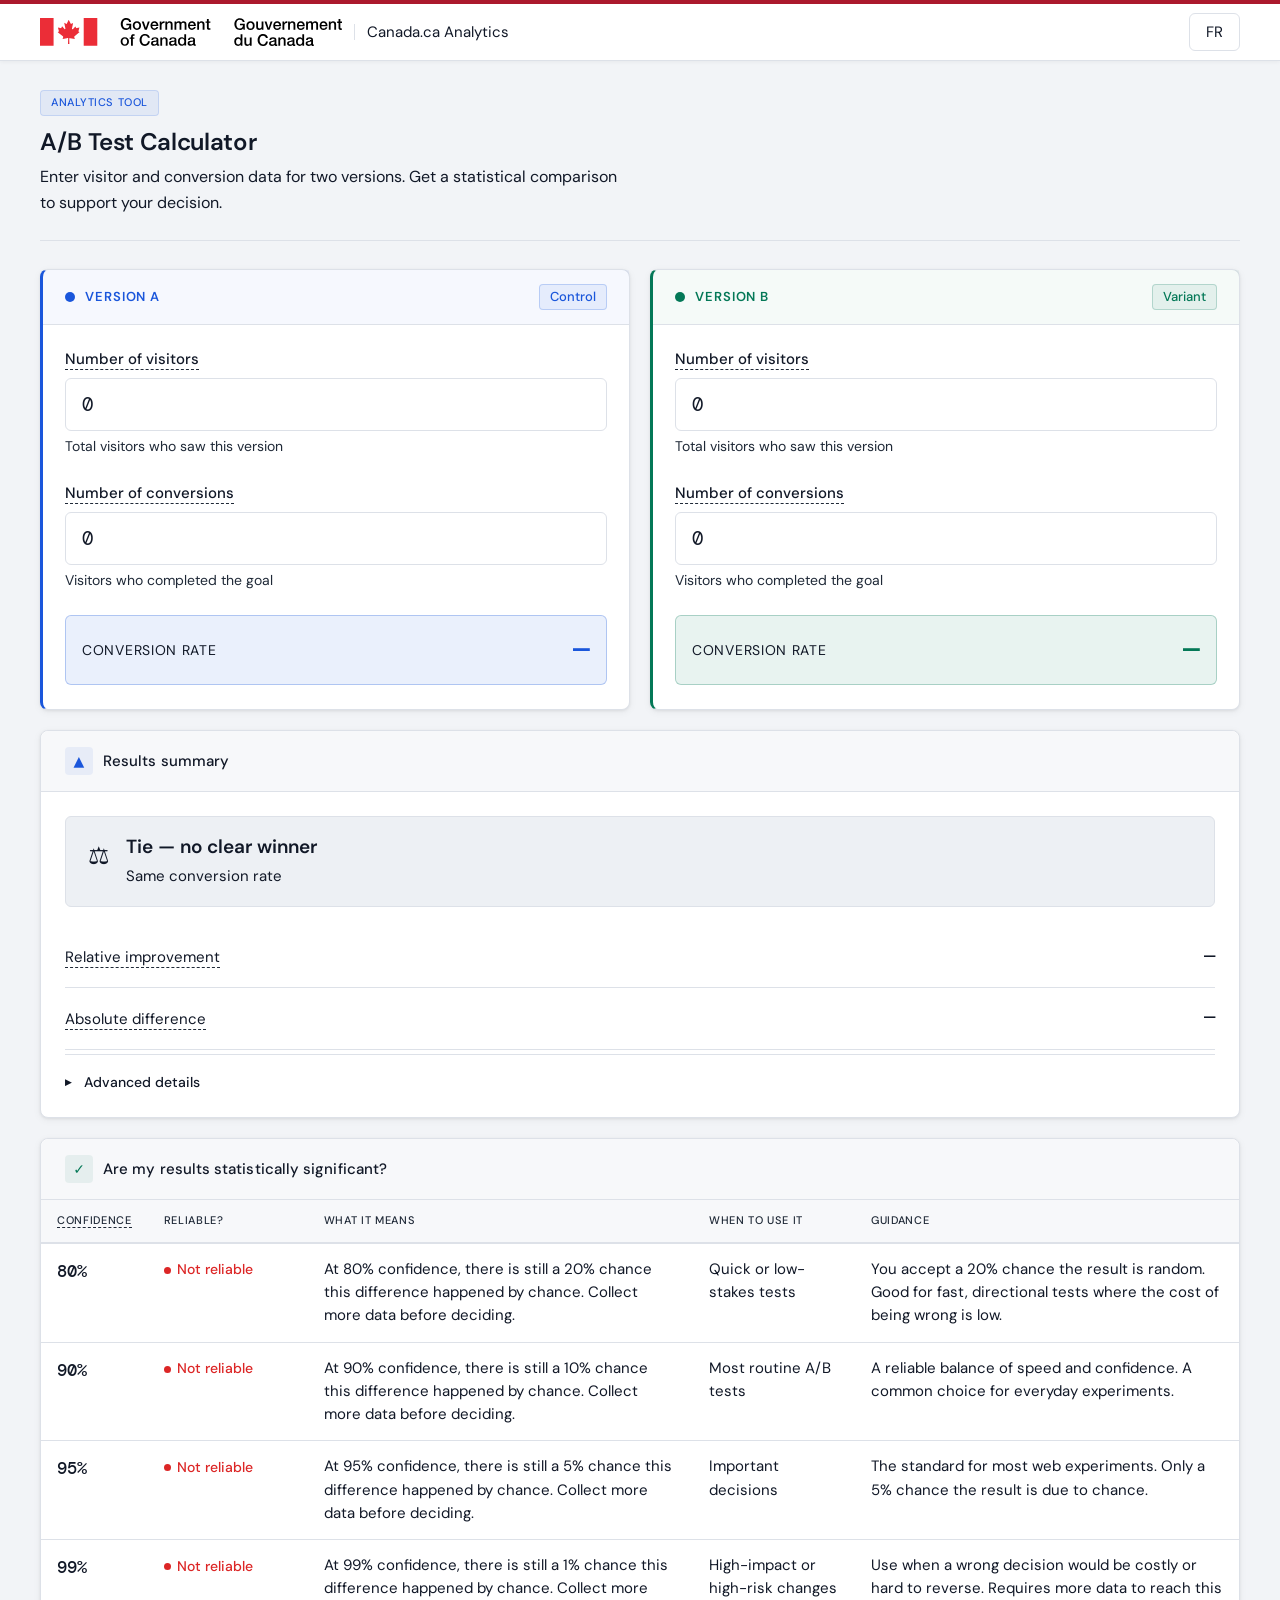
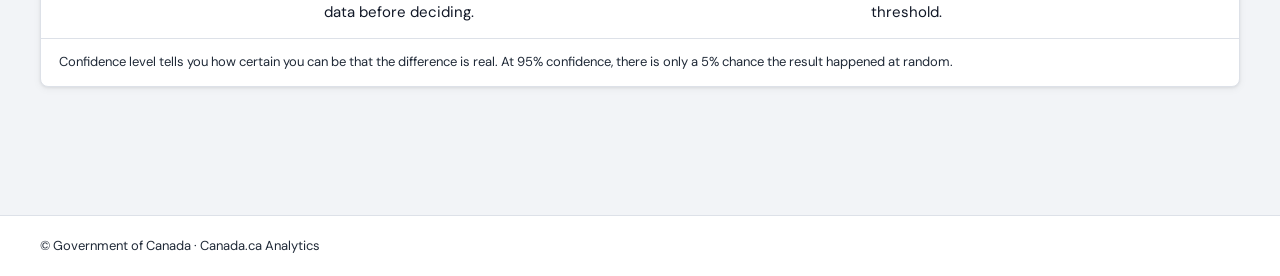
==== commit b93f96ac: "changed url" ====
--- a/index.html
+++ b/index.html
@@ -3,7 +3,7 @@
 <head>
   <meta charset="utf-8"/>
   <meta name="viewport" content="width=device-width, initial-scale=1"/>
-  <title>Canada.ca Analytics</title>
+  <title>A/B Test Calculator — Canada.ca Analytics</title>
   <link rel="preconnect" href="https://fonts.googleapis.com">
   <link href="https://fonts.googleapis.com/css2?family=DM+Sans:ital,opsz,wght@0,9..40,300;0,9..40,400;0,9..40,500;0,9..40,600;0,9..40,700;1,9..40,400&family=DM+Mono:wght@400;500&display=swap" rel="stylesheet">
   <style>
@@ -15,15 +15,21 @@
       --border:       #dde1e8;
       --border-hover: #b8becb;
       --ink:          #111827;
-      --ink-2:        #4b5563;
-      --ink-3:        #6b7280;
+      --ink-2:        #111827;
+      --ink-3:        #1f2937;
       --brand:        #1a56db;
       --brand-dim:    rgba(26,86,219,.07);
+      --brand-glow:   rgba(26,86,219,.2);
       --green:        #047857;
       --green-dim:    rgba(4,120,87,.07);
       --red:          #dc2626;
+      --red-dim:      rgba(220,38,38,.07);
       --focus:        rgba(26,86,219,.25);
       --shadow-card:  0 1px 3px rgba(0,0,0,.07), 0 2px 8px rgba(0,0,0,.05);
+      --tooltip-bg:   #ffffff;
+      --tooltip-bdr:  #dde1e8;
+      --tooltip-ink:        #111827;
+      --tooltip-ink-strong: #111827;
       --canada-red:   #ab192d;
       --radius-sm: 4px;
       --radius-md: 6px;
@@ -56,6 +62,9 @@
     .site-wordmark-img { height: 28px; width: auto; display: block; flex-shrink: 0; }
     .site-name-divider { width: 1px; height: 16px; background: var(--border); flex-shrink: 0; }
     .site-name-secondary { font-size: 15px; font-weight: 400; color: var(--ink-2); white-space: nowrap; }
+
+    /* ── Layout ── */
+    .container { padding: 25px 40px 72px; }
 
     /* ── Controls ── */
     .controls { display: flex; align-items: center; gap: 8px; flex-shrink: 0; }
@@ -80,223 +89,530 @@
     [data-lang="fr"] [data-i18n-en] { display: none !important; }
     [data-lang="fr"] [data-i18n-fr] { display: revert !important; }
 
-    /* ── Layout ── */
-    .container { padding: 0 40px 80px; }
-
-    /* ── Platform intro ── */
-    .platform-intro {
-      padding: 52px 0 48px;
+    /* ── Breadcrumb ── */
+    .breadcrumb { padding: 20px 0; margin-bottom: 32px; border-bottom: 1px solid var(--border); }
+    .breadcrumb a {
+      font-size: 14px; font-weight: 400; color: var(--brand);
+      text-decoration: none; display: inline-flex; align-items: center; gap: 5px;
+    }
+    .breadcrumb a:hover { text-decoration: underline; }
+    .breadcrumb a:focus { outline: 2px solid var(--brand); outline-offset: 2px; border-radius: 2px; }
+
+    /* ── Tool section ── */
+    .tool-section { margin-bottom: 56px; }
+    .tool-section-header {
+      margin-bottom: 28px; padding-bottom: 24px;
       border-bottom: 1px solid var(--border);
-      margin-bottom: 48px;
-    }
-    .platform-intro h1 {
-      font-size: 32px; font-weight: 600; color: var(--ink);
-      letter-spacing: -.02em; margin-bottom: 12px; line-height: 1.2;
-    }
-    .platform-intro p {
-      font-size: 17px; font-weight: 400; color: var(--ink-2);
-      max-width: 620px; line-height: 1.65;
-    }
-
-    /* ── Section heading ── */
-    .section-heading {
-      font-size: 13px; font-weight: 500; color: var(--ink-3);
-      letter-spacing: .06em; text-transform: uppercase;
-      margin-bottom: 20px;
-    }
-
-    /* ── Tools grid ── */
-    .tools-grid {
-      display: grid; gap: 20px;
-      grid-template-columns: repeat(auto-fill, minmax(320px, 1fr));
-    }
-
-    /* ── Tool card base ── */
-    .tool-card {
+    }
+    .tool-tag {
+      display: inline-block;
+      font-size: 11px; font-weight: 500;
+      color: var(--brand); background: var(--brand-dim);
+      padding: 3px 10px; border-radius: var(--radius-sm);
+      border: 1px solid rgba(26,86,219,.15);
+      letter-spacing: .05em; text-transform: uppercase;
+      margin-bottom: 12px;
+    }
+    .tool-section-header h1 {
+      font-size: 24px; font-weight: 600; color: var(--ink);
+      letter-spacing: -.015em; margin-bottom: 8px; line-height: 1.2;
+    }
+    .tool-section-header p {
+      font-size: 16px; font-weight: 400; color: var(--ink-2);
+      max-width: 580px; line-height: 1.6; margin: 0;
+    }
+
+    /* ── Card ── */
+    .card {
       background: var(--surface); border: 1px solid var(--border);
-      border-radius: var(--radius-lg); box-shadow: var(--shadow-card);
-      padding: 28px; display: flex; flex-direction: column; gap: 14px;
-      text-decoration: none; color: inherit;
-    }
-
-    /* Active card */
-    a.tool-card {
-      border-left: 3px solid var(--brand);
-      transition: border-color var(--tr), box-shadow var(--tr), transform 80ms;
-      cursor: pointer;
-    }
-    a.tool-card:hover {
-      box-shadow: 0 2px 12px rgba(26,86,219,.12), 0 4px 20px rgba(0,0,0,.06);
-      transform: translateY(-1px);
-    }
-    a.tool-card:focus {
-      outline: none;
-      box-shadow: 0 0 0 3px var(--focus), var(--shadow-card);
-    }
-
-    /* Coming soon card */
-    div.tool-card {
-      border-style: dashed;
-      opacity: .75;
-    }
-
-    /* ── Card internals ── */
-    .tc-status {
-      display: inline-flex; align-items: center; gap: 5px;
-      font-size: 11px; font-weight: 500; letter-spacing: .05em; text-transform: uppercase;
-      padding: 3px 10px; border-radius: var(--radius-sm); border: 1px solid transparent;
-      width: fit-content;
-    }
-    .tc-status--active {
-      color: var(--green); background: var(--green-dim);
-      border-color: rgba(4,120,87,.18);
-    }
-    .tc-status--coming {
-      color: var(--ink-3); background: var(--surface-3);
-      border-color: var(--border);
-    }
-    .tc-status-dot {
-      width: 6px; height: 6px; border-radius: 50%; flex-shrink: 0;
-    }
-    .tc-status--active .tc-status-dot { background: var(--green); }
-    .tc-status--coming .tc-status-dot { background: var(--ink-3); }
-
-    .tc-title {
-      font-size: 17px; font-weight: 600; color: var(--ink);
-      letter-spacing: -.01em; line-height: 1.25;
-    }
-    .tc-description {
-      font-size: 14px; font-weight: 400; color: var(--ink-2);
-      line-height: 1.6; flex-grow: 1;
-    }
-
-    .tc-footer {
-      margin-top: auto; padding-top: 14px;
-      border-top: 1px solid var(--border);
-    }
-    .tc-link {
-      font-size: 14px; font-weight: 500; color: var(--brand);
-      display: inline-flex; align-items: center; gap: 4px;
-    }
-    a.tool-card:hover .tc-link { text-decoration: underline; }
-    .tc-coming-label {
-      font-size: 14px; font-weight: 400; color: var(--ink-3);
-    }
-
-    /* ── Footer ── */
-    .site-footer {
-      padding: 24px 40px; margin-top: 40px;
-      border-top: 1px solid var(--border);
-      font-size: 14px; font-weight: 400; color: var(--ink-3);
-    }
+      border-radius: var(--radius-lg); box-shadow: var(--shadow-card); overflow: visible;
+      transition: border-color var(--tr);
+    }
+    .card:hover { border-color: var(--border-hover); }
+    .card-header {
+      display: flex; align-items: center; gap: 10px;
+      padding: 16px 24px; border-bottom: 1px solid var(--border);
+      background: var(--surface-2);
+      border-radius: var(--radius-lg) var(--radius-lg) 0 0;
+    }
+    .card-icon { width: 28px; height: 28px; border-radius: var(--radius-sm); display: flex; align-items: center; justify-content: center; font-size: 14px; flex-shrink: 0; }
+    .card-icon.blue  { background: var(--brand-dim); color: var(--brand); }
+    .card-icon.green { background: var(--green-dim); color: var(--green); }
+    .card-icon.gray  { background: var(--surface-3); color: var(--ink-2); }
+    .card-title { font-size: 15px; font-weight: 500; color: var(--ink); letter-spacing: .005em; }
+    .card-body { padding: 24px; }
+
+    /* ── Grids ── */
+    .versions-grid { display: grid; gap: 20px; }
+    @media (min-width: 720px) { .versions-grid { grid-template-columns: 1fr 1fr; } }
+
+    /* ── Version cards ── */
+    .version-card {
+      background: var(--surface); border: 1px solid var(--border);
+      border-radius: var(--radius-lg); overflow: visible; box-shadow: var(--shadow-card);
+      transition: border-color var(--tr);
+    }
+    .version-card:hover { border-color: var(--border-hover); }
+    .version-card.version-a { border-left: 3px solid var(--brand); }
+    .version-card.version-b { border-left: 3px solid var(--green); }
+    .version-card.version-a .version-bar { background: rgba(26,86,219,.04); border-bottom: 1px solid var(--border); }
+    .version-card.version-b .version-bar { background: rgba(4,120,87,.04); border-bottom: 1px solid var(--border); }
+    .version-bar { padding: 14px 22px; display: flex; align-items: center; gap: 10px; }
+    .version-dot { width: 10px; height: 10px; border-radius: 50%; flex-shrink: 0; }
+    .version-a .version-dot { background: var(--brand); }
+    .version-b .version-dot { background: var(--green); }
+    .version-label { font-size: 13px; font-weight: 600; letter-spacing: .07em; text-transform: uppercase; }
+    .version-a .version-label { color: var(--brand); }
+    .version-b .version-label { color: var(--green); }
+    .version-tag {
+      margin-left: auto; font-size: 13px; font-weight: 500;
+      padding: 2px 10px; border-radius: var(--radius-sm);
+      border: 1px solid transparent;
+    }
+    .version-a .version-tag { color: var(--brand); background: var(--brand-dim); border-color: rgba(26,86,219,.22); }
+    .version-b .version-tag { color: var(--green); background: var(--green-dim); border-color: rgba(4,120,87,.22); }
+    .version-fields { padding: 22px 22px 24px; }
+
+    /* ── Fields ── */
+    .field { margin-bottom: 24px; }
+    .field:last-child { margin-bottom: 0; }
+    .field-label { display: block; font-size: 15px; font-weight: 500; color: var(--ink); margin-bottom: 7px; }
+    .field-hint  { display: block; font-size: 14px; font-weight: 400; color: var(--ink-3); margin-top: 6px; line-height: 1.4; }
+
+    input[type=number] {
+      width: 100%; padding: 13px 16px;
+      background: var(--surface); border: 1.5px solid var(--border);
+      border-radius: var(--radius-md); color: var(--ink);
+      font-family: var(--mono); font-size: 19px;
+      transition: border-color var(--tr), box-shadow var(--tr), background var(--tr);
+      -moz-appearance: textfield;
+    }
+    input[type=number]::-webkit-inner-spin-button,
+    input[type=number]::-webkit-outer-spin-button { -webkit-appearance: none; }
+    input[type=number]:hover { border-color: var(--border-hover); }
+    input[type=number]:focus { outline: none; border-color: var(--brand); background: #fff; box-shadow: 0 0 0 3px var(--focus); }
+    input[type=number].err { border-color: rgba(220,38,38,.5); background: rgba(220,38,38,.03); box-shadow: 0 0 0 3px rgba(220,38,38,.12); }
+
+    /* ── Rate badge ── */
+    .rate-badge {
+      display: flex; align-items: center; justify-content: space-between;
+      margin-top: 18px; padding: 12px 16px; border-radius: var(--radius-md);
+    }
+    .version-a .rate-badge { background: rgba(26,86,219,.09); border: 1px solid rgba(26,86,219,.28); }
+    .version-b .rate-badge { background: rgba(4,120,87,.09); border: 1px solid rgba(4,120,87,.28); }
+    .rate-badge-label { font-size: 14px; font-weight: 400; color: var(--ink-2); text-transform: uppercase; letter-spacing: .05em; }
+    .rate-badge-value { font-family: var(--mono); font-size: 28px; font-weight: 500; letter-spacing: -.01em; }
+    .version-a .rate-badge-value { color: var(--brand); }
+    .version-b .rate-badge-value { color: var(--green); }
+
+    /* ── Winner block ── */
+    .winner-block { border-radius: var(--radius-md); padding: 18px 22px; margin-bottom: 20px; display: flex; align-items: flex-start; gap: 16px; }
+    .winner-block.tie            { background: var(--surface-3); border: 1px solid var(--border); }
+    .winner-block.version-a-wins { background: var(--brand-dim); border: 1px solid rgba(26,86,219,.2); }
+    .winner-block.version-b-wins { background: var(--green-dim); border: 1px solid rgba(4,120,87,.2); }
+    .winner-icon { font-size: 24px; flex-shrink: 0; margin-top: 2px; }
+    .winner-name { font-size: 19px; font-weight: 600; color: var(--ink); line-height: 1.3; }
+    .winner-desc { font-size: 15px; font-weight: 400; color: var(--ink-2); margin-top: 4px; }
+
+    /* ── Result rows ── */
+    .result-row { display: flex; align-items: center; justify-content: space-between; padding: 15px 0; border-bottom: 1px solid var(--border); gap: 16px; }
+    .result-row:last-child { border-bottom: none; }
+    .result-key { font-size: 15px; font-weight: 400; color: var(--ink-2); flex-shrink: 0; }
+    .result-val { font-family: var(--mono); font-size: 19px; color: var(--ink); font-weight: 400; text-align: right; }
+    .result-val.positive { color: var(--green); }
+    .result-val.negative { color: var(--red); }
+
+    /* ── Advanced details ── */
+    .adv-details { margin-top: 4px; border-top: 1px solid var(--border); }
+    .adv-details summary {
+      display: flex; align-items: center; gap: 8px;
+      font-size: 14px; font-weight: 500; color: var(--ink);
+      cursor: pointer; padding: 16px 0 0;
+      list-style: none; user-select: none; transition: color var(--tr);
+    }
+    .adv-details summary::-webkit-details-marker { display: none; }
+    .adv-details summary::before { content: '▶'; font-size: 9px; transition: transform var(--tr); display: inline-block; }
+    .adv-details[open] summary::before { transform: rotate(90deg); }
+    .adv-details summary:hover { color: var(--ink-2); }
+    .adv-details summary:focus { outline: none; color: var(--brand); }
+
+    /* ── Stat grid ── */
+    .stat-grid { display: grid; grid-template-columns: 1fr 1fr; gap: 1px; background: var(--border); border-radius: var(--radius-md); overflow: hidden; margin-top: 14px; }
+    .stat-cell { background: var(--surface-2); padding: 16px 18px; transition: background var(--tr); }
+    .stat-cell:hover { background: var(--surface-3); }
+    .stat-cell-label { font-size: 13px; font-weight: 400; color: var(--ink-3); letter-spacing: .05em; margin-bottom: 6px; text-transform: uppercase; }
+    .stat-cell-value { font-family: var(--mono); font-size: 17px; font-weight: 400; color: var(--ink); }
+
+    /* ── Interpretation table ── */
+    .interp-table { width: 100%; border-collapse: collapse; min-width: 640px; }
+    .interp-table thead th { padding: 12px 16px; text-align: left; font-size: 11px; font-weight: 500; letter-spacing: .06em; text-transform: uppercase; color: var(--ink-3); border-bottom: 2px solid var(--border); background: var(--surface-2); }
+    .interp-table tbody tr { border-bottom: 1px solid var(--border); transition: background var(--tr); }
+    .interp-table tbody tr:last-child { border-bottom: none; }
+    .interp-table tbody tr:hover { background: var(--surface-2); }
+    .interp-table td { padding: 14px 16px; vertical-align: top; font-size: 15px; color: var(--ink-2); line-height: 1.55; }
+    .interp-table td:first-child { font-family: var(--mono); font-size: 17px; font-weight: 500; color: var(--ink); white-space: nowrap; width: 72px; }
+    .interp-table td:nth-child(2) { width: 160px; }
+    .tsig { display: inline-flex; align-items: center; gap: 6px; font-family: var(--font); font-size: 14px; font-weight: 500; }
+    .tsig.ok { color: var(--green); }
+    .tsig.no { color: var(--red); }
+    .tsig::before { content: ''; width: 7px; height: 7px; border-radius: 50%; background: currentColor; flex-shrink: 0; }
+
+    /* ── Tooltips ── */
+    .tt { position: relative; border-bottom: 1px dashed var(--ink-3); cursor: help; }
+    .tt:focus { outline: 2px solid var(--brand); border-radius: 2px; }
+    .tooltip { position: absolute; left: 0; top: calc(100% + 8px); background: var(--tooltip-bg); border: 1px solid var(--tooltip-bdr); border-radius: var(--radius-md); padding: 12px 14px; max-width: 340px; min-width: 220px; width: max-content; font-size: 13px; line-height: 1.6; color: var(--tooltip-ink); box-shadow: 0 4px 16px rgba(0,0,0,.1); z-index: 100; display: none; white-space: normal; font-family: var(--font); }
+    .tooltip .title { font-weight: 600; color: var(--tooltip-ink-strong); display: block; margin-bottom: 4px; font-size: 13px; }
+    .tooltip::before { content: ''; position: absolute; left: 12px; top: -5px; width: 8px; height: 8px; background: var(--tooltip-bg); border-left: 1px solid var(--tooltip-bdr); border-top: 1px solid var(--tooltip-bdr); transform: rotate(45deg); }
+    .tooltip[data-show="true"] { display: block; }
+    @media (max-width: 520px) { .tooltip { max-width: 88vw; } }
+
+    /* ── Spacing ── */
+    .section { margin-bottom: 20px; }
+
+    /* ── Site footer ── */
+    .site-footer { background: var(--surface); border-top: 1px solid var(--border); }
+    .site-footer-inner { padding: 20px 40px; display: flex; align-items: center; justify-content: space-between; gap: 12px; flex-wrap: wrap; }
+    .footer-copy { font-size: 13px; font-weight: 400; color: var(--ink-3); }
+
+    /* ── Flash ── */
+    @keyframes flash { 0%{opacity:.2} 100%{opacity:1} }
+    .updated { animation: flash .3s ease; }
   </style>
 </head>
 <body>
 
-<!-- Site bar -->
-<header class="site-bar" role="banner">
-  <div class="site-bar-inner">
-    <a href="index.html" class="site-wordmark" aria-label="Canada.ca Analytics — Home">
-      <img src="sig-blk-en.svg" alt="Government of Canada" class="site-wordmark-img"/>
-      <div class="site-name-divider" aria-hidden="true"></div>
-      <span class="site-name-secondary" data-i18n-en>Canada.ca Analytics</span>
-      <span class="site-name-secondary" data-i18n-fr>Analytique Canada.ca</span>
-    </a>
-    <div class="controls">
-      <button class="toggle-btn" id="lang-toggle" aria-label="Switch language">
-        <span class="lbl-to-fr">FR</span>
-        <span class="lbl-to-en">EN</span>
-      </button>
+  <!-- ══ Site bar ══ -->
+  <div class="site-bar" role="banner">
+    <div class="site-bar-inner">
+      <a href="index.html" class="site-wordmark">
+        <img src="sig-blk-en.svg" alt="Government of Canada" class="site-wordmark-img"/>
+        <span class="site-name-divider" aria-hidden="true"></span>
+        <span class="site-name-secondary" data-i18n-en>Canada.ca Analytics</span>
+        <span class="site-name-secondary" data-i18n-fr>Analytique Canada.ca</span>
+      </a>
+      <div class="controls">
+        <button class="toggle-btn" id="lang-toggle" aria-label="Changer de langue / Switch language">
+          <span class="lbl-to-fr">FR</span>
+          <span class="lbl-to-en">EN</span>
+        </button>
+      </div>
     </div>
   </div>
-</header>
-
-<!-- Main content -->
-<main class="container" role="main">
-
-  <!-- Platform intro -->
-  <section class="platform-intro">
-    <h1 data-i18n-en>Canada.ca Analytics</h1>
-    <h1 data-i18n-fr>Analytique Canada.ca</h1>
-    <p data-i18n-en>A collection of tools to help Government of Canada teams make data-informed decisions about digital content and user experience.</p>
-    <p data-i18n-fr>Une collection d'outils pour aider les équipes du gouvernement du Canada à prendre des décisions éclairées par les données sur le contenu numérique et l'expérience utilisateur.</p>
-  </section>
-
-  <!-- Tools grid -->
-  <p class="section-heading" data-i18n-en>Tools</p>
-  <p class="section-heading" data-i18n-fr>Outils</p>
-
-  <div class="tools-grid" role="list">
-
-    <!-- A/B Test Calculator — active -->
-    <a href="ab-test-calculator.html" class="tool-card" role="listitem" aria-label="A/B Test Calculator — Open tool">
-      <span class="tc-status tc-status--active">
-        <span class="tc-status-dot" aria-hidden="true"></span>
-        <span data-i18n-en>Available</span>
-        <span data-i18n-fr>Disponible</span>
-      </span>
-      <span class="tc-title" data-i18n-en>A/B Test Calculator</span>
-      <span class="tc-title" data-i18n-fr>Calculateur de test A/B</span>
-      <p class="tc-description" data-i18n-en>Determine whether the difference in conversion rates between two page variants is statistically significant.</p>
-      <p class="tc-description" data-i18n-fr>Déterminez si la différence de taux de conversion entre deux variantes de page est statistiquement significative.</p>
-      <div class="tc-footer">
-        <span class="tc-link">
-          <span data-i18n-en>Open tool →</span>
-          <span data-i18n-fr>Ouvrir l'outil →</span>
-        </span>
+
+  <!-- ══ Main content ══ -->
+  <div class="container">
+
+<!-- ══ Tool: A/B Test Calculator ══ -->
+    <div class="tool-section" id="ab-test-calculator">
+
+      <div class="tool-section-header">
+        <span class="tool-tag" data-i18n-en>Analytics tool</span>
+        <span class="tool-tag" data-i18n-fr>Outil d'analyse</span>
+        <h1 data-i18n-en>A/B Test Calculator</h1>
+        <h1 data-i18n-fr>Calculateur de test A/B</h1>
+        <p data-i18n-en>Enter visitor and conversion data for two versions. Get a statistical comparison to support your decision.</p>
+        <p data-i18n-fr>Saisissez les données de visiteurs et de conversions pour deux versions. Obtenez une comparaison statistique pour appuyer votre décision.</p>
       </div>
-    </a>
-
-    <!-- Bayesian A/B Test Calculator — coming soon -->
-    <div class="tool-card" role="listitem" aria-label="Bayesian A/B Test Calculator — Coming soon">
-      <span class="tc-status tc-status--coming">
-        <span class="tc-status-dot" aria-hidden="true"></span>
-        <span data-i18n-en>Coming soon</span>
-        <span data-i18n-fr>Bientôt disponible</span>
-      </span>
-      <span class="tc-title" data-i18n-en>Bayesian A/B Test Calculator</span>
-      <span class="tc-title" data-i18n-fr>Calculateur bayésien de test A/B</span>
-      <p class="tc-description" data-i18n-en>Calculate the probability that one variant outperforms another using a Bayesian approach — no fixed sample size required.</p>
-      <p class="tc-description" data-i18n-fr>Calculez la probabilité qu'une variante surpasse l'autre grâce à une approche bayésienne — aucune taille d'échantillon fixe requise.</p>
-      <div class="tc-footer">
-        <span class="tc-coming-label" data-i18n-en>In development</span>
-        <span class="tc-coming-label" data-i18n-fr>En développement</span>
-      </div>
+
+      <!-- ══ Inputs ══ -->
+      <section class="section versions-grid">
+
+        <!-- Version A (Control) -->
+        <div class="version-card version-a">
+          <div class="version-bar">
+            <span class="version-dot"></span>
+            <span class="version-label">Version A</span>
+            <span class="version-tag" data-i18n-en>Control</span>
+            <span class="version-tag" data-i18n-fr>Témoin</span>
+          </div>
+          <div class="version-fields">
+            <div class="field">
+              <label class="field-label" for="visA">
+                <span class="tt" tabindex="0"
+                  data-tip-title-en="Number of visitors"  data-tip-en="Total number of users who saw this version of the page."
+                  data-tip-title-fr="Nombre de visiteurs" data-tip-fr="Nombre total d'utilisateurs ayant vu cette version de la page.">
+                  <span data-i18n-en>Number of visitors</span><span data-i18n-fr>Nombre de visiteurs</span>
+                </span>
+              </label>
+              <input id="visA" name="visA" type="number" inputmode="numeric" min="0" step="1" value="0"/>
+              <span class="field-hint" data-i18n-en>Total visitors who saw this version</span>
+              <span class="field-hint" data-i18n-fr>Total des visiteurs ayant vu cette version</span>
+            </div>
+            <div class="field">
+              <label class="field-label" for="convA">
+                <span class="tt" tabindex="0"
+                  data-tip-title-en="Number of conversions" data-tip-en="Number of users who completed the goal — for example, a click, sign-up, or purchase."
+                  data-tip-title-fr="Nombre de conversions" data-tip-fr="Nombre d'utilisateurs ayant atteint l'objectif — par exemple, un clic, une inscription ou un achat.">
+                  <span data-i18n-en>Number of conversions</span><span data-i18n-fr>Nombre de conversions</span>
+                </span>
+              </label>
+              <input id="convA" name="convA" type="number" inputmode="numeric" min="0" step="1" value="0"/>
+              <span class="field-hint" data-i18n-en>Visitors who completed the goal</span>
+              <span class="field-hint" data-i18n-fr>Visiteurs ayant atteint l'objectif</span>
+            </div>
+            <div class="rate-badge">
+              <span class="rate-badge-label" data-i18n-en>Conversion rate</span>
+              <span class="rate-badge-label" data-i18n-fr>Taux de conversion</span>
+              <span class="rate-badge-value" id="rateA" aria-live="polite">–</span>
+            </div>
+          </div>
+        </div>
+
+        <!-- Version B (Variant) -->
+        <div class="version-card version-b">
+          <div class="version-bar">
+            <span class="version-dot"></span>
+            <span class="version-label">Version B</span>
+            <span class="version-tag" data-i18n-en>Variant</span>
+            <span class="version-tag" data-i18n-fr>Variante</span>
+          </div>
+          <div class="version-fields">
+            <div class="field">
+              <label class="field-label" for="visB">
+                <span class="tt" tabindex="0"
+                  data-tip-title-en="Number of visitors"  data-tip-en="Total number of users who saw this version of the page."
+                  data-tip-title-fr="Nombre de visiteurs" data-tip-fr="Nombre total d'utilisateurs ayant vu cette version de la page.">
+                  <span data-i18n-en>Number of visitors</span><span data-i18n-fr>Nombre de visiteurs</span>
+                </span>
+              </label>
+              <input id="visB" name="visB" type="number" inputmode="numeric" min="0" step="1" value="0"/>
+              <span class="field-hint" data-i18n-en>Total visitors who saw this version</span>
+              <span class="field-hint" data-i18n-fr>Total des visiteurs ayant vu cette version</span>
+            </div>
+            <div class="field">
+              <label class="field-label" for="convB">
+                <span class="tt" tabindex="0"
+                  data-tip-title-en="Number of conversions" data-tip-en="Number of users who completed the goal — for example, a click, sign-up, or purchase."
+                  data-tip-title-fr="Nombre de conversions" data-tip-fr="Nombre d'utilisateurs ayant atteint l'objectif — par exemple, un clic, une inscription ou un achat.">
+                  <span data-i18n-en>Number of conversions</span><span data-i18n-fr>Nombre de conversions</span>
+                </span>
+              </label>
+              <input id="convB" name="convB" type="number" inputmode="numeric" min="0" step="1" value="0"/>
+              <span class="field-hint" data-i18n-en>Visitors who completed the goal</span>
+              <span class="field-hint" data-i18n-fr>Visiteurs ayant atteint l'objectif</span>
+            </div>
+            <div class="rate-badge">
+              <span class="rate-badge-label" data-i18n-en>Conversion rate</span>
+              <span class="rate-badge-label" data-i18n-fr>Taux de conversion</span>
+              <span class="rate-badge-value" id="rateB" aria-live="polite">–</span>
+            </div>
+          </div>
+        </div>
+      </section>
+
+      <!-- ══ Results area ══ -->
+      <div id="results-area">
+
+        <section class="section card">
+          <div class="card-header">
+            <div class="card-icon blue">▲</div>
+            <span class="card-title" data-i18n-en>Results summary</span>
+            <span class="card-title" data-i18n-fr>Résumé des résultats</span>
+          </div>
+          <div class="card-body">
+            <div class="winner-block tie" id="winner-block">
+              <span class="winner-icon" id="winner-icon">⚖️</span>
+              <div>
+                <div class="winner-name" id="winner" aria-live="polite">–</div>
+                <div class="winner-desc" id="winner-desc">–</div>
+              </div>
+            </div>
+            <div class="result-row">
+              <span class="result-key">
+                <span class="tt" tabindex="0"
+                  data-tip-title-en="Relative improvement"
+                  data-tip-en="How much better (or worse) Version B performs compared to Version A. Formula: (Rate B − Rate A) ÷ Rate A × 100."
+                  data-tip-title-fr="Amélioration relative"
+                  data-tip-fr="Dans quelle mesure la version B performe mieux (ou moins bien) que la version A. Formule : (Taux B − Taux A) ÷ Taux A × 100.">
+                  <span data-i18n-en>Relative improvement</span>
+                  <span data-i18n-fr>Amélioration relative</span>
+                </span>
+              </span>
+              <span class="result-val" id="improve" aria-live="polite">–</span>
+            </div>
+            <div class="result-row">
+              <span class="result-key">
+                <span class="tt" tabindex="0"
+                  data-tip-title-en="Absolute difference (percentage points)"
+                  data-tip-en="The raw gap between conversion rates. Example: if Version A converts at 5% and Version B at 7%, the absolute difference is +2.00 pp."
+                  data-tip-title-fr="Différence absolue (points de pourcentage)"
+                  data-tip-fr="L'écart brut entre les taux de conversion. Exemple : si la version A convertit à 5 % et la version B à 7 %, la différence absolue est de +2,00 pp.">
+                  <span data-i18n-en>Absolute difference</span>
+                  <span data-i18n-fr>Différence absolue</span>
+                </span>
+              </span>
+              <span class="result-val" id="abs-diff" aria-live="polite">–</span>
+            </div>
+            <details class="adv-details">
+              <summary>
+                <span data-i18n-en>&nbsp;Advanced details</span>
+                <span data-i18n-fr>&nbsp;Détails avancés</span>
+              </summary>
+              <div class="stat-grid">
+                <div class="stat-cell">
+                  <div class="stat-cell-label">
+                    <span class="tt" tabindex="0"
+                      data-tip-title-en="Pooled proportion"
+                      data-tip-en="Combined conversion rate across both groups. Used internally to calculate the test statistic."
+                      data-tip-title-fr="Proportion groupée"
+                      data-tip-fr="Taux de conversion combiné des deux groupes. Utilisé en interne pour calculer la statistique de test.">
+                      <span data-i18n-en>Pooled proportion</span><span data-i18n-fr>Proportion groupée</span>
+                    </span>
+                  </div>
+                  <div class="stat-cell-value" id="pooled" aria-live="polite">–</div>
+                </div>
+                <div class="stat-cell">
+                  <div class="stat-cell-label">
+                    <span class="tt" tabindex="0"
+                      data-tip-title-en="Standard error"
+                      data-tip-en="How much random variation we expect in the difference between the two conversion rates."
+                      data-tip-title-fr="Erreur standard"
+                      data-tip-fr="La variation aléatoire attendue dans la différence entre les deux taux de conversion.">
+                      <span data-i18n-en>Standard error</span><span data-i18n-fr>Erreur standard</span>
+                    </span>
+                  </div>
+                  <div class="stat-cell-value" id="se" aria-live="polite">–</div>
+                </div>
+                <div class="stat-cell">
+                  <div class="stat-cell-label">
+                    <span class="tt" tabindex="0"
+                      data-tip-title-en="Z‑score"
+                      data-tip-en="How many standard errors the observed difference is from zero. A larger absolute value means a more reliable result."
+                      data-tip-title-fr="Score Z"
+                      data-tip-fr="Le nombre d'erreurs standard qui séparent la différence observée de zéro. Une valeur absolue plus grande signifie un résultat plus fiable.">
+                      <span data-i18n-en>Z‑score</span><span data-i18n-fr>Score Z</span>
+                    </span>
+                  </div>
+                  <div class="stat-cell-value" id="z" aria-live="polite">–</div>
+                </div>
+                <div class="stat-cell">
+                  <div class="stat-cell-label">
+                    <span class="tt" tabindex="0"
+                      data-tip-title-en="P‑value"
+                      data-tip-en="The chance that a difference this large happened randomly. Below 0.05 is generally considered reliable."
+                      data-tip-title-fr="Valeur p"
+                      data-tip-fr="La probabilité que cette différence soit due au hasard. En dessous de 0,05 est généralement considéré comme fiable.">
+                      <span data-i18n-en>P‑value</span><span data-i18n-fr>Valeur p</span>
+                    </span>
+                  </div>
+                  <div class="stat-cell-value" id="p" aria-live="polite">–</div>
+                </div>
+              </div>
+            </details>
+          </div>
+        </section>
+
+        <section class="section card">
+          <div class="card-header">
+            <div class="card-icon green">✓</div>
+            <span class="card-title" data-i18n-en>Are my results statistically significant?</span>
+            <span class="card-title" data-i18n-fr>Mes résultats sont-ils statistiquement significatifs ?</span>
+          </div>
+          <div style="overflow-x:auto">
+            <table class="interp-table" aria-describedby="interphelp">
+              <thead>
+                <tr>
+                  <th scope="col">
+                    <span class="tt" tabindex="0"
+                      data-tip-title-en="Confidence level"
+                      data-tip-en="How certain you want to be that the difference is real and not due to chance."
+                      data-tip-title-fr="Niveau de confiance"
+                      data-tip-fr="À quel point vous voulez être certain que la différence est réelle et non due au hasard.">
+                      <span data-i18n-en>Confidence</span><span data-i18n-fr>Confiance</span>
+                    </span>
+                  </th>
+                  <th scope="col"><span data-i18n-en>Reliable?</span><span data-i18n-fr>Fiable ?</span></th>
+                  <th scope="col"><span data-i18n-en>What it means</span><span data-i18n-fr>Ce que cela signifie</span></th>
+                  <th scope="col"><span data-i18n-en>When to use it</span><span data-i18n-fr>Quand l'utiliser</span></th>
+                  <th scope="col"><span data-i18n-en>Guidance</span><span data-i18n-fr>Conseils</span></th>
+                </tr>
+              </thead>
+              <tbody id="tbody"></tbody>
+            </table>
+          </div>
+          <div style="padding:13px 18px;border-top:1px solid var(--border)">
+            <p id="interphelp" style="font-size:13px;color:var(--ink-3);line-height:1.6">
+              <span data-i18n-en>Confidence level tells you how certain you can be that the difference is real. At 95% confidence, there is only a 5% chance the result happened at random.</span>
+              <span data-i18n-fr>Le niveau de confiance indique à quel point vous pouvez être certain que la différence est réelle. À 95 % de confiance, il n'y a que 5 % de chance que le résultat soit dû au hasard.</span>
+            </p>
+          </div>
+        </section>
+
+      </div><!-- /results-area -->
+
+    </div><!-- /tool-section -->
+
+  </div><!-- /container -->
+
+  <footer class="site-footer" role="contentinfo">
+    <div class="site-footer-inner">
+      <span class="footer-copy" data-i18n-en>© Government of Canada · Canada.ca Analytics</span>
+      <span class="footer-copy" data-i18n-fr>© Gouvernement du Canada · Analytique Canada.ca</span>
     </div>
-
-    <!-- Sample Size Calculator — coming soon -->
-    <div class="tool-card" role="listitem" aria-label="Sample Size Calculator — Coming soon">
-      <span class="tc-status tc-status--coming">
-        <span class="tc-status-dot" aria-hidden="true"></span>
-        <span data-i18n-en>Coming soon</span>
-        <span data-i18n-fr>Bientôt disponible</span>
-      </span>
-      <span class="tc-title" data-i18n-en>Sample Size Calculator</span>
-      <span class="tc-title" data-i18n-fr>Calculateur de taille d'échantillon</span>
-      <p class="tc-description" data-i18n-en>Estimate how many visitors each variant needs before you can reliably detect a meaningful difference in conversion rates.</p>
-      <p class="tc-description" data-i18n-fr>Estimez le nombre de visiteurs dont chaque variante a besoin avant de pouvoir détecter de manière fiable une différence significative dans les taux de conversion.</p>
-      <div class="tc-footer">
-        <span class="tc-coming-label" data-i18n-en>In development</span>
-        <span class="tc-coming-label" data-i18n-fr>En développement</span>
-      </div>
-    </div>
-
-  </div>
-
-</main>
-
-<!-- Footer -->
-<footer class="site-footer" role="contentinfo">
-  <span data-i18n-en>© Government of Canada · Canada.ca Analytics</span>
-  <span data-i18n-fr>© Gouvernement du Canada · Analytique Canada.ca</span>
-</footer>
+  </footer>
 
 <script>
+  const STRINGS = {
+    en: {
+      tie:        'Tie — no clear winner',
+      vA:         'Version A (Control) leads',
+      vB:         'Version B (Variant) leads',
+      awaitDesc:  'Enter your data',
+      higherRate: p => `${p}% higher conversion rate`,
+      lowerRate:  p => `${p}% lower conversion rate`,
+      equalRate:  'Same conversion rate',
+      tsigYes:    () => 'Reliable',
+      tsigNo:     () => 'Not reliable',
+      whoA:       'Version A (Control) has a higher conversion rate.',
+      whoB:       'Version B (Variant) has a higher conversion rate.',
+      whoTie:     'Both versions have the same conversion rate.',
+      rowSig: (c, chance, who) =>
+        `At ${c}% confidence, there is only a ${chance}% chance this difference happened by chance. Your results are strong enough to act on. ${who}`,
+      rowNot: (c, chance) =>
+        `At ${c}% confidence, there is still a ${chance}% chance this difference happened by chance. Collect more data before deciding.`,
+      rec:   { 80:'Quick or low-stakes tests', 90:'Most routine A/B tests', 95:'Important decisions', 99:'High-impact or high-risk changes' },
+      guide: {
+        80: 'You accept a 20% chance the result is random. Good for fast, directional tests where the cost of being wrong is low.',
+        90: 'A reliable balance of speed and confidence. A common choice for everyday experiments.',
+        95: 'The standard for most web experiments. Only a 5% chance the result is due to chance.',
+        99: 'Use when a wrong decision would be costly or hard to reverse. Requires more data to reach this threshold.',
+      },
+    },
+    fr: {
+      tie:        'Égalité — pas de gagnant clair',
+      vA:         'Version A (Témoin) en tête',
+      vB:         'Version B (Variante) en tête',
+      awaitDesc:  'Entrez vos données',
+      higherRate: p => `Taux de conversion ${p} % plus élevé`,
+      lowerRate:  p => `Taux de conversion ${p} % plus bas`,
+      equalRate:  'Même taux de conversion',
+      tsigYes:    () => 'Fiable',
+      tsigNo:     () => 'Non fiable',
+      whoA:       'La version A (Témoin) a un taux de conversion plus élevé.',
+      whoB:       'La version B (Variante) a un taux de conversion plus élevé.',
+      whoTie:     'Les deux versions ont le même taux de conversion.',
+      rowSig: (c, chance, who) =>
+        `À ${c} % de confiance, il n'y a que ${chance} % de chance que cette différence soit due au hasard. Vos résultats sont fiables. ${who}`,
+      rowNot: (c, chance) =>
+        `À ${c} % de confiance, il y a encore ${chance} % de chance que cette différence soit due au hasard. Collectez plus de données avant de décider.`,
+      rec:   { 80:'Tests rapides ou à faible risque', 90:'La plupart des tests A/B courants', 95:'Décisions importantes', 99:'Changements à fort impact ou à risque élevé' },
+      guide: {
+        80: 'Vous acceptez 20 % de chance que le résultat soit aléatoire. Bon pour des tests rapides où le coût d\'une erreur est faible.',
+        90: 'Un bon équilibre entre rapidité et confiance pour les tests courants.',
+        95: 'La norme pour la plupart des expériences web. Seulement 5 % de chance que le résultat soit dû au hasard.',
+        99: 'À utiliser quand une mauvaise décision serait coûteuse. Nécessite plus de données.',
+      },
+    }
+  };
+
   const html = document.documentElement;
+  const $    = s => document.querySelector(s);
   const lang = () => html.getAttribute('data-lang') || 'en';
-
-  // Restore saved language preference
-  (function () {
+  const s    = () => STRINGS[lang()];
+  const fmtPct = (x, dp=2) => isFinite(x) ? (100*x).toFixed(dp) + '%' : '—';
+
+  /* ── Apply saved language preference ── */
+  (function() {
     const saved = localStorage.getItem('ca-analytics-lang');
     if (saved && saved !== lang()) {
       html.setAttribute('data-lang', saved);
@@ -304,12 +620,125 @@
     }
   })();
 
-  document.getElementById('lang-toggle').addEventListener('click', () => {
-    const newLang = lang() === 'en' ? 'fr' : 'en';
+  function flash(el) {
+    if (!el) return;
+    el.classList.remove('updated'); void el.offsetWidth; el.classList.add('updated');
+  }
+
+  function updateRates() {
+    const nA = Number($('#visA').value), xA = Number($('#convA').value);
+    const nB = Number($('#visB').value), xB = Number($('#convB').value);
+    const pA = (nA > 0 && xA <= nA && xA >= 0) ? xA / nA : NaN;
+    const pB = (nB > 0 && xB <= nB && xB >= 0) ? xB / nB : NaN;
+    const rA = $('#rateA'), rB = $('#rateB');
+    const newA = fmtPct(pA), newB = fmtPct(pB);
+    if (rA.textContent !== newA) { rA.textContent = newA; flash(rA); }
+    if (rB.textContent !== newB) { rB.textContent = newB; flash(rB); }
+  }
+
+  ['visA','convA','visB','convB'].forEach(id => {
+    document.getElementById(id).addEventListener('input', () => { updateRates(); compute(); });
+  });
+
+  function wireHoverTooltips() {
+    document.querySelectorAll('.tt').forEach(el => {
+      let tip;
+      const show = () => {
+        const L = lang();
+        const title = el.getAttribute(`data-tip-title-${L}`) || el.getAttribute('data-tip-title-en') || 'Help';
+        const text  = el.getAttribute(`data-tip-${L}`)       || el.getAttribute('data-tip-en')       || '';
+        if (!tip) { tip = document.createElement('div'); tip.className = 'tooltip'; el.appendChild(tip); }
+        tip.innerHTML = `<span class="title">${title}</span>${text}`;
+        tip.setAttribute('data-show', 'true');
+      };
+      const hide = () => { if (tip) tip.setAttribute('data-show', 'false'); };
+      el.addEventListener('mouseenter', show);
+      el.addEventListener('mouseleave', hide);
+      el.addEventListener('focus',      show);
+      el.addEventListener('blur',       hide);
+      el.addEventListener('keydown', e => { if (e.key === 'Escape') hide(); });
+    });
+  }
+
+  $('#lang-toggle').addEventListener('click', () => {
+    const isFr = lang() === 'fr';
+    const newLang = isFr ? 'en' : 'fr';
     html.setAttribute('data-lang', newLang);
     html.setAttribute('lang', newLang);
     localStorage.setItem('ca-analytics-lang', newLang);
+    compute();
   });
+
+  function phi(x) {
+    const b1=0.319381530,b2=-0.356563782,b3=1.781477937,b4=-1.821255978,b5=1.330274429,p=0.2316419,c=0.39894228;
+    const t=1/(1+p*Math.abs(x)),z=c*Math.exp(-x*x/2)*((((b5*t+b4)*t+b3)*t+b2)*t+b1)*t,r=1-z;
+    return x>=0 ? r : 1-r;
+  }
+
+  function compute() {
+    const nA=Number($('#visA').value), xA=Number($('#convA').value),
+          nB=Number($('#visB').value), xB=Number($('#convB').value);
+    const errA = xA > nA || nA < 0 || xA < 0;
+    const errB = xB > nB || nB < 0 || xB < 0;
+    ['visA','convA','visB','convB'].forEach((id,i) => $('#'+id).classList.toggle('err', i<2 ? errA : errB));
+    if (errA || errB) {
+      ['#rateA','#rateB','#improve','#abs-diff','#pooled','#se','#z','#p']
+        .forEach(id => $(id) && ($(id).textContent = '—'));
+      $('#winner-desc').textContent = s().awaitDesc;
+      $('#tbody').innerHTML = '';
+      return;
+    }
+    const pA = nA > 0 ? xA / nA : NaN;
+    const pB = nB > 0 ? xB / nB : NaN;
+    $('#rateA').textContent = fmtPct(pA); flash($('#rateA'));
+    $('#rateB').textContent = fmtPct(pB); flash($('#rateB'));
+    const lift    = (isFinite(pA) && pA > 0 && isFinite(pB)) ? (pB - pA) / pA : NaN;
+    const absDiff = (isFinite(pA) && isFinite(pB)) ? pB - pA : NaN;
+    const improveEl = $('#improve'), absDiffEl = $('#abs-diff');
+    if (isFinite(lift)) {
+      improveEl.textContent = (lift > 0 ? '+' : '') + (100*lift).toFixed(2) + '%';
+      improveEl.className = 'result-val' + (lift > 0 ? ' positive' : lift < 0 ? ' negative' : '');
+    } else { improveEl.textContent = '—'; improveEl.className = 'result-val'; }
+    if (isFinite(absDiff)) {
+      absDiffEl.textContent = (absDiff >= 0 ? '+' : '') + (absDiff*100).toFixed(2) + ' pp';
+      absDiffEl.className = 'result-val' + (absDiff > 0 ? ' positive' : absDiff < 0 ? ' negative' : '');
+    } else { absDiffEl.textContent = '—'; absDiffEl.className = 'result-val'; }
+    flash(improveEl); flash(absDiffEl);
+    const pooled = (nA+nB) > 0 ? (xA+xB)/(nA+nB) : NaN;
+    const se     = (isFinite(pooled) && pooled > 0 && pooled < 1 && nA > 0 && nB > 0)
+                   ? Math.sqrt(pooled*(1-pooled)*(1/nA+1/nB)) : NaN;
+    const z      = (isFinite(se) && se > 0 && isFinite(pA) && isFinite(pB)) ? (pB-pA)/se : 0;
+    const pval   = isFinite(z) ? 2*(1-phi(Math.abs(z))) : NaN;
+    [$('#pooled'),$('#se'),$('#z'),$('#p')].forEach(flash);
+    $('#pooled').textContent = fmtPct(pooled);
+    $('#se').textContent     = isFinite(se)   ? se.toFixed(4)   : '—';
+    $('#z').textContent      = isFinite(z)    ? z.toFixed(2)    : '—';
+    $('#p').textContent      = isFinite(pval) ? pval.toFixed(4) : '—';
+    const S = s(), isTie = !isFinite(pA)||!isFinite(pB)||pA===pB, aWins = !isTie&&pA>pB;
+    $('#winner-block').className = 'winner-block '+(isTie?'tie':(aWins?'version-a-wins':'version-b-wins'));
+    $('#winner-icon').textContent = isTie?'⚖️':(aWins?'🔵':'🟢');
+    $('#winner').textContent = isTie?S.tie:(aWins?S.vA:S.vB);
+    const pct = isFinite(lift) ? Math.abs(100*lift).toFixed(2) : null;
+    $('#winner-desc').textContent = pct ? (lift>=0?S.higherRate(pct):S.lowerRate(pct)) : S.equalRate;
+    const tbody = $('#tbody');
+    tbody.innerHTML = '';
+    for (const conf of [0.80,0.90,0.95,0.99]) {
+      const chance=1-conf, pct100=Math.round(conf*100), chance100=Math.round(chance*100);
+      const significant = isFinite(pval) && pval < chance;
+      const who = isTie?S.whoTie:(aWins?S.whoA:S.whoB);
+      const tr=document.createElement('tr');
+      const td1=document.createElement('td'); td1.textContent=`${pct100}%`;
+      const td2=document.createElement('td');
+      td2.innerHTML=significant?`<span class="tsig ok">${S.tsigYes()}</span>`:`<span class="tsig no">${S.tsigNo()}</span>`;
+      const td3=document.createElement('td'); td3.textContent=significant?S.rowSig(pct100,chance100,who):S.rowNot(pct100,chance100);
+      const td4=document.createElement('td'); td4.textContent=S.rec[pct100];
+      const td5=document.createElement('td'); td5.textContent=S.guide[pct100];
+      tr.append(td1,td2,td3,td4,td5); tbody.appendChild(tr);
+    }
+  }
+
+  wireHoverTooltips();
+  compute();
 </script>
 </body>
 </html>
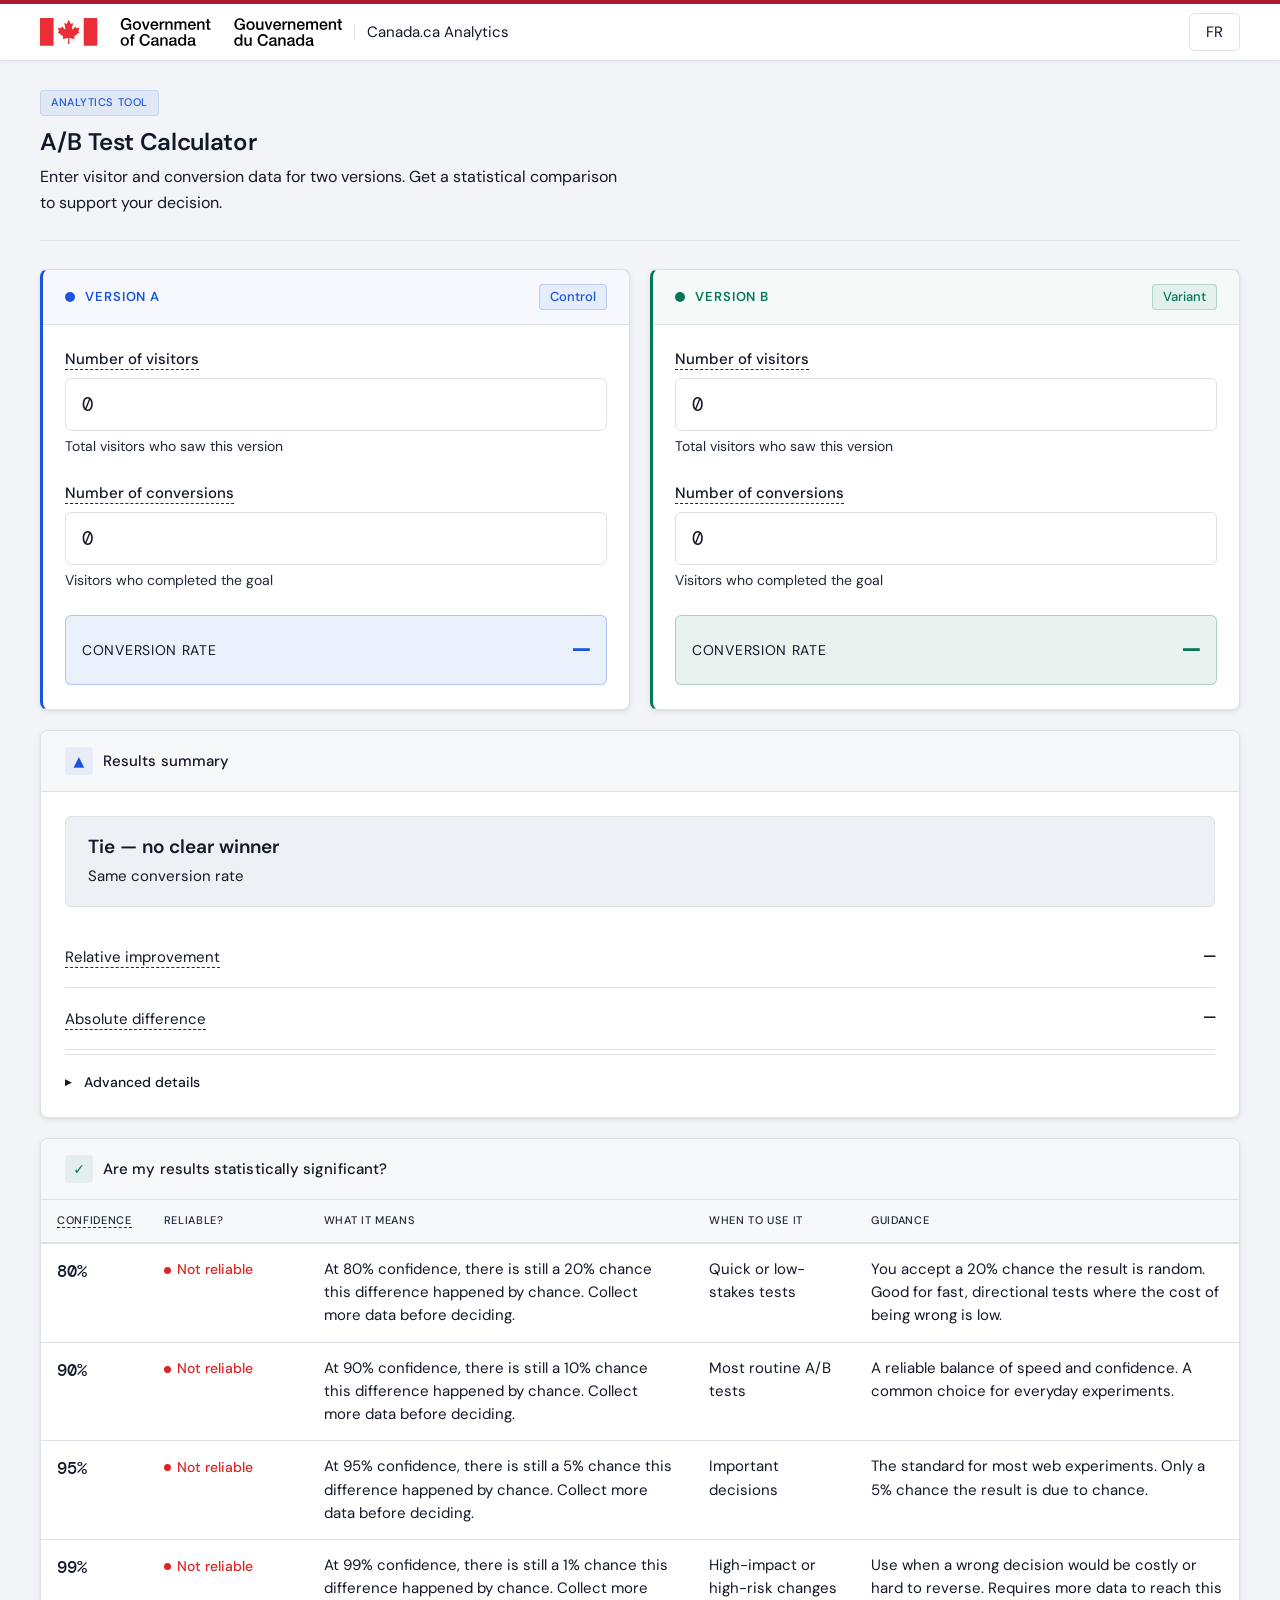
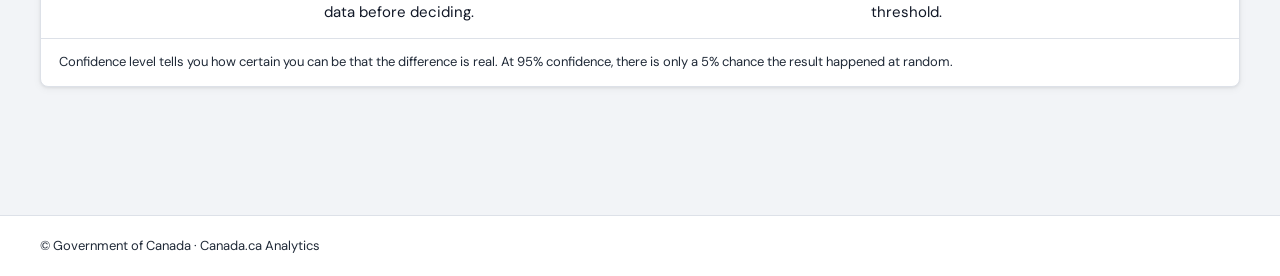
==== commit 2f0ae95e: "Separate CSS and JS, organize into folders, add README and gitignore" ====
--- a/index.html
+++ b/index.html
@@ -6,278 +6,7 @@
   <title>A/B Test Calculator — Canada.ca Analytics</title>
   <link rel="preconnect" href="https://fonts.googleapis.com">
   <link href="https://fonts.googleapis.com/css2?family=DM+Sans:ital,opsz,wght@0,9..40,300;0,9..40,400;0,9..40,500;0,9..40,600;0,9..40,700;1,9..40,400&family=DM+Mono:wght@400;500&display=swap" rel="stylesheet">
-  <style>
-    :root {
-      --bg:           #f2f4f7;
-      --surface:      #ffffff;
-      --surface-2:    #f7f8fa;
-      --surface-3:    #edf0f4;
-      --border:       #dde1e8;
-      --border-hover: #b8becb;
-      --ink:          #111827;
-      --ink-2:        #111827;
-      --ink-3:        #1f2937;
-      --brand:        #1a56db;
-      --brand-dim:    rgba(26,86,219,.07);
-      --brand-glow:   rgba(26,86,219,.2);
-      --green:        #047857;
-      --green-dim:    rgba(4,120,87,.07);
-      --red:          #dc2626;
-      --red-dim:      rgba(220,38,38,.07);
-      --focus:        rgba(26,86,219,.25);
-      --shadow-card:  0 1px 3px rgba(0,0,0,.07), 0 2px 8px rgba(0,0,0,.05);
-      --tooltip-bg:   #ffffff;
-      --tooltip-bdr:  #dde1e8;
-      --tooltip-ink:        #111827;
-      --tooltip-ink-strong: #111827;
-      --canada-red:   #ab192d;
-      --radius-sm: 4px;
-      --radius-md: 6px;
-      --radius-lg: 8px;
-      --font:      'DM Sans', system-ui, sans-serif;
-      --mono:      'DM Mono', ui-monospace, monospace;
-      --tr:        140ms cubic-bezier(.2,.8,.4,1);
-    }
-
-    *, *::before, *::after { box-sizing: border-box; margin: 0; padding: 0; }
-    html, body {
-      background: var(--bg); color: var(--ink);
-      font-family: var(--font); font-size: 18px; line-height: 1.6;
-      min-height: 100vh; -webkit-font-smoothing: antialiased;
-    }
-
-    /* ── Site bar ── */
-    .site-bar {
-      background: var(--surface);
-      border-top: 4px solid var(--canada-red);
-      border-bottom: 1px solid var(--border);
-      position: sticky; top: 0; z-index: 200;
-      box-shadow: 0 1px 4px rgba(0,0,0,.05);
-    }
-    .site-bar-inner {
-      padding: 0 40px;
-      height: 56px; display: flex; align-items: center; justify-content: space-between; gap: 16px;
-    }
-    .site-wordmark { display: flex; align-items: center; gap: 12px; text-decoration: none; }
-    .site-wordmark-img { height: 28px; width: auto; display: block; flex-shrink: 0; }
-    .site-name-divider { width: 1px; height: 16px; background: var(--border); flex-shrink: 0; }
-    .site-name-secondary { font-size: 15px; font-weight: 400; color: var(--ink-2); white-space: nowrap; }
-
-    /* ── Layout ── */
-    .container { padding: 25px 40px 72px; }
-
-    /* ── Controls ── */
-    .controls { display: flex; align-items: center; gap: 8px; flex-shrink: 0; }
-    .toggle-btn {
-      display: inline-flex; align-items: center; gap: 6px; padding: 8px 16px;
-      background: var(--surface); border: 1px solid var(--border); border-radius: var(--radius-md);
-      color: var(--ink-2); font-family: var(--font); font-size: 15px; font-weight: 400;
-      cursor: pointer; user-select: none; white-space: nowrap;
-      transition: background var(--tr), border-color var(--tr), color var(--tr);
-    }
-    .toggle-btn:hover { background: var(--surface-3); border-color: var(--border-hover); color: var(--ink); }
-    .toggle-btn:focus { outline: none; box-shadow: 0 0 0 3px var(--focus); }
-
-    /* Lang label swap */
-    #lang-toggle .lbl-to-fr { display: inline; }
-    #lang-toggle .lbl-to-en { display: none; }
-    [data-lang="fr"] #lang-toggle .lbl-to-fr { display: none; }
-    [data-lang="fr"] #lang-toggle .lbl-to-en { display: inline; }
-
-    /* ── i18n ── */
-    [data-i18n-fr] { display: none !important; }
-    [data-lang="fr"] [data-i18n-en] { display: none !important; }
-    [data-lang="fr"] [data-i18n-fr] { display: revert !important; }
-
-    /* ── Breadcrumb ── */
-    .breadcrumb { padding: 20px 0; margin-bottom: 32px; border-bottom: 1px solid var(--border); }
-    .breadcrumb a {
-      font-size: 14px; font-weight: 400; color: var(--brand);
-      text-decoration: none; display: inline-flex; align-items: center; gap: 5px;
-    }
-    .breadcrumb a:hover { text-decoration: underline; }
-    .breadcrumb a:focus { outline: 2px solid var(--brand); outline-offset: 2px; border-radius: 2px; }
-
-    /* ── Tool section ── */
-    .tool-section { margin-bottom: 56px; }
-    .tool-section-header {
-      margin-bottom: 28px; padding-bottom: 24px;
-      border-bottom: 1px solid var(--border);
-    }
-    .tool-tag {
-      display: inline-block;
-      font-size: 11px; font-weight: 500;
-      color: var(--brand); background: var(--brand-dim);
-      padding: 3px 10px; border-radius: var(--radius-sm);
-      border: 1px solid rgba(26,86,219,.15);
-      letter-spacing: .05em; text-transform: uppercase;
-      margin-bottom: 12px;
-    }
-    .tool-section-header h1 {
-      font-size: 24px; font-weight: 600; color: var(--ink);
-      letter-spacing: -.015em; margin-bottom: 8px; line-height: 1.2;
-    }
-    .tool-section-header p {
-      font-size: 16px; font-weight: 400; color: var(--ink-2);
-      max-width: 580px; line-height: 1.6; margin: 0;
-    }
-
-    /* ── Card ── */
-    .card {
-      background: var(--surface); border: 1px solid var(--border);
-      border-radius: var(--radius-lg); box-shadow: var(--shadow-card); overflow: visible;
-      transition: border-color var(--tr);
-    }
-    .card:hover { border-color: var(--border-hover); }
-    .card-header {
-      display: flex; align-items: center; gap: 10px;
-      padding: 16px 24px; border-bottom: 1px solid var(--border);
-      background: var(--surface-2);
-      border-radius: var(--radius-lg) var(--radius-lg) 0 0;
-    }
-    .card-icon { width: 28px; height: 28px; border-radius: var(--radius-sm); display: flex; align-items: center; justify-content: center; font-size: 14px; flex-shrink: 0; }
-    .card-icon.blue  { background: var(--brand-dim); color: var(--brand); }
-    .card-icon.green { background: var(--green-dim); color: var(--green); }
-    .card-icon.gray  { background: var(--surface-3); color: var(--ink-2); }
-    .card-title { font-size: 15px; font-weight: 500; color: var(--ink); letter-spacing: .005em; }
-    .card-body { padding: 24px; }
-
-    /* ── Grids ── */
-    .versions-grid { display: grid; gap: 20px; }
-    @media (min-width: 720px) { .versions-grid { grid-template-columns: 1fr 1fr; } }
-
-    /* ── Version cards ── */
-    .version-card {
-      background: var(--surface); border: 1px solid var(--border);
-      border-radius: var(--radius-lg); overflow: visible; box-shadow: var(--shadow-card);
-      transition: border-color var(--tr);
-    }
-    .version-card:hover { border-color: var(--border-hover); }
-    .version-card.version-a { border-left: 3px solid var(--brand); }
-    .version-card.version-b { border-left: 3px solid var(--green); }
-    .version-card.version-a .version-bar { background: rgba(26,86,219,.04); border-bottom: 1px solid var(--border); }
-    .version-card.version-b .version-bar { background: rgba(4,120,87,.04); border-bottom: 1px solid var(--border); }
-    .version-bar { padding: 14px 22px; display: flex; align-items: center; gap: 10px; }
-    .version-dot { width: 10px; height: 10px; border-radius: 50%; flex-shrink: 0; }
-    .version-a .version-dot { background: var(--brand); }
-    .version-b .version-dot { background: var(--green); }
-    .version-label { font-size: 13px; font-weight: 600; letter-spacing: .07em; text-transform: uppercase; }
-    .version-a .version-label { color: var(--brand); }
-    .version-b .version-label { color: var(--green); }
-    .version-tag {
-      margin-left: auto; font-size: 13px; font-weight: 500;
-      padding: 2px 10px; border-radius: var(--radius-sm);
-      border: 1px solid transparent;
-    }
-    .version-a .version-tag { color: var(--brand); background: var(--brand-dim); border-color: rgba(26,86,219,.22); }
-    .version-b .version-tag { color: var(--green); background: var(--green-dim); border-color: rgba(4,120,87,.22); }
-    .version-fields { padding: 22px 22px 24px; }
-
-    /* ── Fields ── */
-    .field { margin-bottom: 24px; }
-    .field:last-child { margin-bottom: 0; }
-    .field-label { display: block; font-size: 15px; font-weight: 500; color: var(--ink); margin-bottom: 7px; }
-    .field-hint  { display: block; font-size: 14px; font-weight: 400; color: var(--ink-3); margin-top: 6px; line-height: 1.4; }
-
-    input[type=number] {
-      width: 100%; padding: 13px 16px;
-      background: var(--surface); border: 1.5px solid var(--border);
-      border-radius: var(--radius-md); color: var(--ink);
-      font-family: var(--mono); font-size: 19px;
-      transition: border-color var(--tr), box-shadow var(--tr), background var(--tr);
-      -moz-appearance: textfield;
-    }
-    input[type=number]::-webkit-inner-spin-button,
-    input[type=number]::-webkit-outer-spin-button { -webkit-appearance: none; }
-    input[type=number]:hover { border-color: var(--border-hover); }
-    input[type=number]:focus { outline: none; border-color: var(--brand); background: #fff; box-shadow: 0 0 0 3px var(--focus); }
-    input[type=number].err { border-color: rgba(220,38,38,.5); background: rgba(220,38,38,.03); box-shadow: 0 0 0 3px rgba(220,38,38,.12); }
-
-    /* ── Rate badge ── */
-    .rate-badge {
-      display: flex; align-items: center; justify-content: space-between;
-      margin-top: 18px; padding: 12px 16px; border-radius: var(--radius-md);
-    }
-    .version-a .rate-badge { background: rgba(26,86,219,.09); border: 1px solid rgba(26,86,219,.28); }
-    .version-b .rate-badge { background: rgba(4,120,87,.09); border: 1px solid rgba(4,120,87,.28); }
-    .rate-badge-label { font-size: 14px; font-weight: 400; color: var(--ink-2); text-transform: uppercase; letter-spacing: .05em; }
-    .rate-badge-value { font-family: var(--mono); font-size: 28px; font-weight: 500; letter-spacing: -.01em; }
-    .version-a .rate-badge-value { color: var(--brand); }
-    .version-b .rate-badge-value { color: var(--green); }
-
-    /* ── Winner block ── */
-    .winner-block { border-radius: var(--radius-md); padding: 18px 22px; margin-bottom: 20px; display: flex; align-items: flex-start; gap: 16px; }
-    .winner-block.tie            { background: var(--surface-3); border: 1px solid var(--border); }
-    .winner-block.version-a-wins { background: var(--brand-dim); border: 1px solid rgba(26,86,219,.2); }
-    .winner-block.version-b-wins { background: var(--green-dim); border: 1px solid rgba(4,120,87,.2); }
-    .winner-icon { font-size: 24px; flex-shrink: 0; margin-top: 2px; }
-    .winner-name { font-size: 19px; font-weight: 600; color: var(--ink); line-height: 1.3; }
-    .winner-desc { font-size: 15px; font-weight: 400; color: var(--ink-2); margin-top: 4px; }
-
-    /* ── Result rows ── */
-    .result-row { display: flex; align-items: center; justify-content: space-between; padding: 15px 0; border-bottom: 1px solid var(--border); gap: 16px; }
-    .result-row:last-child { border-bottom: none; }
-    .result-key { font-size: 15px; font-weight: 400; color: var(--ink-2); flex-shrink: 0; }
-    .result-val { font-family: var(--mono); font-size: 19px; color: var(--ink); font-weight: 400; text-align: right; }
-    .result-val.positive { color: var(--green); }
-    .result-val.negative { color: var(--red); }
-
-    /* ── Advanced details ── */
-    .adv-details { margin-top: 4px; border-top: 1px solid var(--border); }
-    .adv-details summary {
-      display: flex; align-items: center; gap: 8px;
-      font-size: 14px; font-weight: 500; color: var(--ink);
-      cursor: pointer; padding: 16px 0 0;
-      list-style: none; user-select: none; transition: color var(--tr);
-    }
-    .adv-details summary::-webkit-details-marker { display: none; }
-    .adv-details summary::before { content: '▶'; font-size: 9px; transition: transform var(--tr); display: inline-block; }
-    .adv-details[open] summary::before { transform: rotate(90deg); }
-    .adv-details summary:hover { color: var(--ink-2); }
-    .adv-details summary:focus { outline: none; color: var(--brand); }
-
-    /* ── Stat grid ── */
-    .stat-grid { display: grid; grid-template-columns: 1fr 1fr; gap: 1px; background: var(--border); border-radius: var(--radius-md); overflow: hidden; margin-top: 14px; }
-    .stat-cell { background: var(--surface-2); padding: 16px 18px; transition: background var(--tr); }
-    .stat-cell:hover { background: var(--surface-3); }
-    .stat-cell-label { font-size: 13px; font-weight: 400; color: var(--ink-3); letter-spacing: .05em; margin-bottom: 6px; text-transform: uppercase; }
-    .stat-cell-value { font-family: var(--mono); font-size: 17px; font-weight: 400; color: var(--ink); }
-
-    /* ── Interpretation table ── */
-    .interp-table { width: 100%; border-collapse: collapse; min-width: 640px; }
-    .interp-table thead th { padding: 12px 16px; text-align: left; font-size: 11px; font-weight: 500; letter-spacing: .06em; text-transform: uppercase; color: var(--ink-3); border-bottom: 2px solid var(--border); background: var(--surface-2); }
-    .interp-table tbody tr { border-bottom: 1px solid var(--border); transition: background var(--tr); }
-    .interp-table tbody tr:last-child { border-bottom: none; }
-    .interp-table tbody tr:hover { background: var(--surface-2); }
-    .interp-table td { padding: 14px 16px; vertical-align: top; font-size: 15px; color: var(--ink-2); line-height: 1.55; }
-    .interp-table td:first-child { font-family: var(--mono); font-size: 17px; font-weight: 500; color: var(--ink); white-space: nowrap; width: 72px; }
-    .interp-table td:nth-child(2) { width: 160px; }
-    .tsig { display: inline-flex; align-items: center; gap: 6px; font-family: var(--font); font-size: 14px; font-weight: 500; }
-    .tsig.ok { color: var(--green); }
-    .tsig.no { color: var(--red); }
-    .tsig::before { content: ''; width: 7px; height: 7px; border-radius: 50%; background: currentColor; flex-shrink: 0; }
-
-    /* ── Tooltips ── */
-    .tt { position: relative; border-bottom: 1px dashed var(--ink-3); cursor: help; }
-    .tt:focus { outline: 2px solid var(--brand); border-radius: 2px; }
-    .tooltip { position: absolute; left: 0; top: calc(100% + 8px); background: var(--tooltip-bg); border: 1px solid var(--tooltip-bdr); border-radius: var(--radius-md); padding: 12px 14px; max-width: 340px; min-width: 220px; width: max-content; font-size: 13px; line-height: 1.6; color: var(--tooltip-ink); box-shadow: 0 4px 16px rgba(0,0,0,.1); z-index: 100; display: none; white-space: normal; font-family: var(--font); }
-    .tooltip .title { font-weight: 600; color: var(--tooltip-ink-strong); display: block; margin-bottom: 4px; font-size: 13px; }
-    .tooltip::before { content: ''; position: absolute; left: 12px; top: -5px; width: 8px; height: 8px; background: var(--tooltip-bg); border-left: 1px solid var(--tooltip-bdr); border-top: 1px solid var(--tooltip-bdr); transform: rotate(45deg); }
-    .tooltip[data-show="true"] { display: block; }
-    @media (max-width: 520px) { .tooltip { max-width: 88vw; } }
-
-    /* ── Spacing ── */
-    .section { margin-bottom: 20px; }
-
-    /* ── Site footer ── */
-    .site-footer { background: var(--surface); border-top: 1px solid var(--border); }
-    .site-footer-inner { padding: 20px 40px; display: flex; align-items: center; justify-content: space-between; gap: 12px; flex-wrap: wrap; }
-    .footer-copy { font-size: 13px; font-weight: 400; color: var(--ink-3); }
-
-    /* ── Flash ── */
-    @keyframes flash { 0%{opacity:.2} 100%{opacity:1} }
-    .updated { animation: flash .3s ease; }
-  </style>
+  <link rel="stylesheet" href="css/style.css">
 </head>
 <body>
 
@@ -285,7 +14,7 @@
   <div class="site-bar" role="banner">
     <div class="site-bar-inner">
       <a href="index.html" class="site-wordmark">
-        <img src="sig-blk-en.svg" alt="Government of Canada" class="site-wordmark-img"/>
+        <img src="assets/sig-blk-en.svg" alt="Government of Canada" class="site-wordmark-img"/>
         <span class="site-name-divider" aria-hidden="true"></span>
         <span class="site-name-secondary" data-i18n-en>Canada.ca Analytics</span>
         <span class="site-name-secondary" data-i18n-fr>Analytique Canada.ca</span>
@@ -411,11 +140,8 @@
           </div>
           <div class="card-body">
             <div class="winner-block tie" id="winner-block">
-              <span class="winner-icon" id="winner-icon">⚖️</span>
-              <div>
-                <div class="winner-name" id="winner" aria-live="polite">–</div>
-                <div class="winner-desc" id="winner-desc">–</div>
-              </div>
+              <div class="winner-name" id="winner" aria-live="polite">–</div>
+              <div class="winner-desc" id="winner-desc">–</div>
             </div>
             <div class="result-row">
               <span class="result-key">
@@ -551,194 +277,6 @@
     </div>
   </footer>
 
-<script>
-  const STRINGS = {
-    en: {
-      tie:        'Tie — no clear winner',
-      vA:         'Version A (Control) leads',
-      vB:         'Version B (Variant) leads',
-      awaitDesc:  'Enter your data',
-      higherRate: p => `${p}% higher conversion rate`,
-      lowerRate:  p => `${p}% lower conversion rate`,
-      equalRate:  'Same conversion rate',
-      tsigYes:    () => 'Reliable',
-      tsigNo:     () => 'Not reliable',
-      whoA:       'Version A (Control) has a higher conversion rate.',
-      whoB:       'Version B (Variant) has a higher conversion rate.',
-      whoTie:     'Both versions have the same conversion rate.',
-      rowSig: (c, chance, who) =>
-        `At ${c}% confidence, there is only a ${chance}% chance this difference happened by chance. Your results are strong enough to act on. ${who}`,
-      rowNot: (c, chance) =>
-        `At ${c}% confidence, there is still a ${chance}% chance this difference happened by chance. Collect more data before deciding.`,
-      rec:   { 80:'Quick or low-stakes tests', 90:'Most routine A/B tests', 95:'Important decisions', 99:'High-impact or high-risk changes' },
-      guide: {
-        80: 'You accept a 20% chance the result is random. Good for fast, directional tests where the cost of being wrong is low.',
-        90: 'A reliable balance of speed and confidence. A common choice for everyday experiments.',
-        95: 'The standard for most web experiments. Only a 5% chance the result is due to chance.',
-        99: 'Use when a wrong decision would be costly or hard to reverse. Requires more data to reach this threshold.',
-      },
-    },
-    fr: {
-      tie:        'Égalité — pas de gagnant clair',
-      vA:         'Version A (Témoin) en tête',
-      vB:         'Version B (Variante) en tête',
-      awaitDesc:  'Entrez vos données',
-      higherRate: p => `Taux de conversion ${p} % plus élevé`,
-      lowerRate:  p => `Taux de conversion ${p} % plus bas`,
-      equalRate:  'Même taux de conversion',
-      tsigYes:    () => 'Fiable',
-      tsigNo:     () => 'Non fiable',
-      whoA:       'La version A (Témoin) a un taux de conversion plus élevé.',
-      whoB:       'La version B (Variante) a un taux de conversion plus élevé.',
-      whoTie:     'Les deux versions ont le même taux de conversion.',
-      rowSig: (c, chance, who) =>
-        `À ${c} % de confiance, il n'y a que ${chance} % de chance que cette différence soit due au hasard. Vos résultats sont fiables. ${who}`,
-      rowNot: (c, chance) =>
-        `À ${c} % de confiance, il y a encore ${chance} % de chance que cette différence soit due au hasard. Collectez plus de données avant de décider.`,
-      rec:   { 80:'Tests rapides ou à faible risque', 90:'La plupart des tests A/B courants', 95:'Décisions importantes', 99:'Changements à fort impact ou à risque élevé' },
-      guide: {
-        80: 'Vous acceptez 20 % de chance que le résultat soit aléatoire. Bon pour des tests rapides où le coût d\'une erreur est faible.',
-        90: 'Un bon équilibre entre rapidité et confiance pour les tests courants.',
-        95: 'La norme pour la plupart des expériences web. Seulement 5 % de chance que le résultat soit dû au hasard.',
-        99: 'À utiliser quand une mauvaise décision serait coûteuse. Nécessite plus de données.',
-      },
-    }
-  };
-
-  const html = document.documentElement;
-  const $    = s => document.querySelector(s);
-  const lang = () => html.getAttribute('data-lang') || 'en';
-  const s    = () => STRINGS[lang()];
-  const fmtPct = (x, dp=2) => isFinite(x) ? (100*x).toFixed(dp) + '%' : '—';
-
-  /* ── Apply saved language preference ── */
-  (function() {
-    const saved = localStorage.getItem('ca-analytics-lang');
-    if (saved && saved !== lang()) {
-      html.setAttribute('data-lang', saved);
-      html.setAttribute('lang', saved);
-    }
-  })();
-
-  function flash(el) {
-    if (!el) return;
-    el.classList.remove('updated'); void el.offsetWidth; el.classList.add('updated');
-  }
-
-  function updateRates() {
-    const nA = Number($('#visA').value), xA = Number($('#convA').value);
-    const nB = Number($('#visB').value), xB = Number($('#convB').value);
-    const pA = (nA > 0 && xA <= nA && xA >= 0) ? xA / nA : NaN;
-    const pB = (nB > 0 && xB <= nB && xB >= 0) ? xB / nB : NaN;
-    const rA = $('#rateA'), rB = $('#rateB');
-    const newA = fmtPct(pA), newB = fmtPct(pB);
-    if (rA.textContent !== newA) { rA.textContent = newA; flash(rA); }
-    if (rB.textContent !== newB) { rB.textContent = newB; flash(rB); }
-  }
-
-  ['visA','convA','visB','convB'].forEach(id => {
-    document.getElementById(id).addEventListener('input', () => { updateRates(); compute(); });
-  });
-
-  function wireHoverTooltips() {
-    document.querySelectorAll('.tt').forEach(el => {
-      let tip;
-      const show = () => {
-        const L = lang();
-        const title = el.getAttribute(`data-tip-title-${L}`) || el.getAttribute('data-tip-title-en') || 'Help';
-        const text  = el.getAttribute(`data-tip-${L}`)       || el.getAttribute('data-tip-en')       || '';
-        if (!tip) { tip = document.createElement('div'); tip.className = 'tooltip'; el.appendChild(tip); }
-        tip.innerHTML = `<span class="title">${title}</span>${text}`;
-        tip.setAttribute('data-show', 'true');
-      };
-      const hide = () => { if (tip) tip.setAttribute('data-show', 'false'); };
-      el.addEventListener('mouseenter', show);
-      el.addEventListener('mouseleave', hide);
-      el.addEventListener('focus',      show);
-      el.addEventListener('blur',       hide);
-      el.addEventListener('keydown', e => { if (e.key === 'Escape') hide(); });
-    });
-  }
-
-  $('#lang-toggle').addEventListener('click', () => {
-    const isFr = lang() === 'fr';
-    const newLang = isFr ? 'en' : 'fr';
-    html.setAttribute('data-lang', newLang);
-    html.setAttribute('lang', newLang);
-    localStorage.setItem('ca-analytics-lang', newLang);
-    compute();
-  });
-
-  function phi(x) {
-    const b1=0.319381530,b2=-0.356563782,b3=1.781477937,b4=-1.821255978,b5=1.330274429,p=0.2316419,c=0.39894228;
-    const t=1/(1+p*Math.abs(x)),z=c*Math.exp(-x*x/2)*((((b5*t+b4)*t+b3)*t+b2)*t+b1)*t,r=1-z;
-    return x>=0 ? r : 1-r;
-  }
-
-  function compute() {
-    const nA=Number($('#visA').value), xA=Number($('#convA').value),
-          nB=Number($('#visB').value), xB=Number($('#convB').value);
-    const errA = xA > nA || nA < 0 || xA < 0;
-    const errB = xB > nB || nB < 0 || xB < 0;
-    ['visA','convA','visB','convB'].forEach((id,i) => $('#'+id).classList.toggle('err', i<2 ? errA : errB));
-    if (errA || errB) {
-      ['#rateA','#rateB','#improve','#abs-diff','#pooled','#se','#z','#p']
-        .forEach(id => $(id) && ($(id).textContent = '—'));
-      $('#winner-desc').textContent = s().awaitDesc;
-      $('#tbody').innerHTML = '';
-      return;
-    }
-    const pA = nA > 0 ? xA / nA : NaN;
-    const pB = nB > 0 ? xB / nB : NaN;
-    $('#rateA').textContent = fmtPct(pA); flash($('#rateA'));
-    $('#rateB').textContent = fmtPct(pB); flash($('#rateB'));
-    const lift    = (isFinite(pA) && pA > 0 && isFinite(pB)) ? (pB - pA) / pA : NaN;
-    const absDiff = (isFinite(pA) && isFinite(pB)) ? pB - pA : NaN;
-    const improveEl = $('#improve'), absDiffEl = $('#abs-diff');
-    if (isFinite(lift)) {
-      improveEl.textContent = (lift > 0 ? '+' : '') + (100*lift).toFixed(2) + '%';
-      improveEl.className = 'result-val' + (lift > 0 ? ' positive' : lift < 0 ? ' negative' : '');
-    } else { improveEl.textContent = '—'; improveEl.className = 'result-val'; }
-    if (isFinite(absDiff)) {
-      absDiffEl.textContent = (absDiff >= 0 ? '+' : '') + (absDiff*100).toFixed(2) + ' pp';
-      absDiffEl.className = 'result-val' + (absDiff > 0 ? ' positive' : absDiff < 0 ? ' negative' : '');
-    } else { absDiffEl.textContent = '—'; absDiffEl.className = 'result-val'; }
-    flash(improveEl); flash(absDiffEl);
-    const pooled = (nA+nB) > 0 ? (xA+xB)/(nA+nB) : NaN;
-    const se     = (isFinite(pooled) && pooled > 0 && pooled < 1 && nA > 0 && nB > 0)
-                   ? Math.sqrt(pooled*(1-pooled)*(1/nA+1/nB)) : NaN;
-    const z      = (isFinite(se) && se > 0 && isFinite(pA) && isFinite(pB)) ? (pB-pA)/se : 0;
-    const pval   = isFinite(z) ? 2*(1-phi(Math.abs(z))) : NaN;
-    [$('#pooled'),$('#se'),$('#z'),$('#p')].forEach(flash);
-    $('#pooled').textContent = fmtPct(pooled);
-    $('#se').textContent     = isFinite(se)   ? se.toFixed(4)   : '—';
-    $('#z').textContent      = isFinite(z)    ? z.toFixed(2)    : '—';
-    $('#p').textContent      = isFinite(pval) ? pval.toFixed(4) : '—';
-    const S = s(), isTie = !isFinite(pA)||!isFinite(pB)||pA===pB, aWins = !isTie&&pA>pB;
-    $('#winner-block').className = 'winner-block '+(isTie?'tie':(aWins?'version-a-wins':'version-b-wins'));
-    $('#winner-icon').textContent = isTie?'⚖️':(aWins?'🔵':'🟢');
-    $('#winner').textContent = isTie?S.tie:(aWins?S.vA:S.vB);
-    const pct = isFinite(lift) ? Math.abs(100*lift).toFixed(2) : null;
-    $('#winner-desc').textContent = pct ? (lift>=0?S.higherRate(pct):S.lowerRate(pct)) : S.equalRate;
-    const tbody = $('#tbody');
-    tbody.innerHTML = '';
-    for (const conf of [0.80,0.90,0.95,0.99]) {
-      const chance=1-conf, pct100=Math.round(conf*100), chance100=Math.round(chance*100);
-      const significant = isFinite(pval) && pval < chance;
-      const who = isTie?S.whoTie:(aWins?S.whoA:S.whoB);
-      const tr=document.createElement('tr');
-      const td1=document.createElement('td'); td1.textContent=`${pct100}%`;
-      const td2=document.createElement('td');
-      td2.innerHTML=significant?`<span class="tsig ok">${S.tsigYes()}</span>`:`<span class="tsig no">${S.tsigNo()}</span>`;
-      const td3=document.createElement('td'); td3.textContent=significant?S.rowSig(pct100,chance100,who):S.rowNot(pct100,chance100);
-      const td4=document.createElement('td'); td4.textContent=S.rec[pct100];
-      const td5=document.createElement('td'); td5.textContent=S.guide[pct100];
-      tr.append(td1,td2,td3,td4,td5); tbody.appendChild(tr);
-    }
-  }
-
-  wireHoverTooltips();
-  compute();
-</script>
+<script src="js/script.js"></script>
 </body>
 </html>
--- a/css/style.css
+++ b/css/style.css
@@ -0,0 +1,273 @@
+:root {
+  --bg:           #f2f4f7;
+  --surface:      #ffffff;
+  --surface-2:    #f7f8fa;
+  --surface-3:    #edf0f4;
+  --border:       #dde1e8;
+  --border-hover: #b8becb;
+  --ink:          #111827;
+  --ink-2:        #111827;
+  --ink-3:        #1f2937;
+  --brand:        #1a56db;
+  --brand-dim:    rgba(26,86,219,.07);
+  --brand-glow:   rgba(26,86,219,.2);
+  --green:        #047857;
+  --green-dim:    rgba(4,120,87,.07);
+  --red:          #dc2626;
+  --red-dim:      rgba(220,38,38,.07);
+  --focus:        rgba(26,86,219,.25);
+  --shadow-card:  0 1px 3px rgba(0,0,0,.07), 0 2px 8px rgba(0,0,0,.05);
+  --tooltip-bg:   #ffffff;
+  --tooltip-bdr:  #dde1e8;
+  --tooltip-ink:        #111827;
+  --tooltip-ink-strong: #111827;
+  --canada-red:   #ab192d;
+  --radius-sm: 4px;
+  --radius-md: 6px;
+  --radius-lg: 8px;
+  --font:      'DM Sans', system-ui, sans-serif;
+  --mono:      'DM Mono', ui-monospace, monospace;
+  --tr:        140ms cubic-bezier(.2,.8,.4,1);
+}
+
+*, *::before, *::after { box-sizing: border-box; margin: 0; padding: 0; }
+html, body {
+  background: var(--bg); color: var(--ink);
+  font-family: var(--font); font-size: 18px; line-height: 1.6;
+  min-height: 100vh; -webkit-font-smoothing: antialiased;
+}
+
+/* ── Site bar ── */
+.site-bar {
+  background: var(--surface);
+  border-top: 4px solid var(--canada-red);
+  border-bottom: 1px solid var(--border);
+  position: sticky; top: 0; z-index: 200;
+  box-shadow: 0 1px 4px rgba(0,0,0,.05);
+}
+.site-bar-inner {
+  padding: 0 40px;
+  height: 56px; display: flex; align-items: center; justify-content: space-between; gap: 16px;
+}
+.site-wordmark { display: flex; align-items: center; gap: 12px; text-decoration: none; }
+.site-wordmark-img { height: 28px; width: auto; display: block; flex-shrink: 0; }
+.site-name-divider { width: 1px; height: 16px; background: var(--border); flex-shrink: 0; }
+.site-name-secondary { font-size: 15px; font-weight: 400; color: var(--ink-2); white-space: nowrap; }
+
+/* ── Layout ── */
+.container { padding: 25px 40px 72px; }
+
+/* ── Controls ── */
+.controls { display: flex; align-items: center; gap: 8px; flex-shrink: 0; }
+.toggle-btn {
+  display: inline-flex; align-items: center; gap: 6px; padding: 8px 16px;
+  background: var(--surface); border: 1px solid var(--border); border-radius: var(--radius-md);
+  color: var(--ink-2); font-family: var(--font); font-size: 15px; font-weight: 400;
+  cursor: pointer; user-select: none; white-space: nowrap;
+  transition: background var(--tr), border-color var(--tr), color var(--tr);
+}
+.toggle-btn:hover { background: var(--surface-3); border-color: var(--border-hover); color: var(--ink); }
+.toggle-btn:focus { outline: none; box-shadow: 0 0 0 3px var(--focus); }
+
+/* Lang label swap */
+#lang-toggle .lbl-to-fr { display: inline; }
+#lang-toggle .lbl-to-en { display: none; }
+[data-lang="fr"] #lang-toggle .lbl-to-fr { display: none; }
+[data-lang="fr"] #lang-toggle .lbl-to-en { display: inline; }
+
+/* ── i18n — language switching for static text is handled entirely in CSS via data-lang on <html>.
+   JS-rendered strings use s().key from the STRINGS object in script.js instead. ── */
+[data-i18n-fr] { display: none !important; }
+[data-lang="fr"] [data-i18n-en] { display: none !important; }
+[data-lang="fr"] [data-i18n-fr] { display: revert !important; }
+/* revert drops inline-block/block author values back to UA "inline" for spans — fix the two affected cases */
+[data-lang="fr"] .tool-tag[data-i18n-fr]  { display: inline-block !important; }
+[data-lang="fr"] .field-hint[data-i18n-fr] { display: block !important; }
+
+/* ── Breadcrumb ── */
+.breadcrumb { padding: 20px 0; margin-bottom: 32px; border-bottom: 1px solid var(--border); }
+.breadcrumb a {
+  font-size: 14px; font-weight: 400; color: var(--brand);
+  text-decoration: none; display: inline-flex; align-items: center; gap: 5px;
+}
+.breadcrumb a:hover { text-decoration: underline; }
+.breadcrumb a:focus { outline: 2px solid var(--brand); outline-offset: 2px; border-radius: 2px; }
+
+/* ── Tool section ── */
+.tool-section { margin-bottom: 56px; }
+.tool-section-header {
+  margin-bottom: 28px; padding-bottom: 24px;
+  border-bottom: 1px solid var(--border);
+}
+.tool-tag {
+  display: inline-block;
+  font-size: 11px; font-weight: 500;
+  color: var(--brand); background: var(--brand-dim);
+  padding: 3px 10px; border-radius: var(--radius-sm);
+  border: 1px solid rgba(26,86,219,.15);
+  letter-spacing: .05em; text-transform: uppercase;
+  margin-bottom: 12px;
+}
+.tool-section-header h1 {
+  font-size: 24px; font-weight: 600; color: var(--ink);
+  letter-spacing: -.015em; margin-bottom: 8px; line-height: 1.2;
+}
+.tool-section-header p {
+  font-size: 16px; font-weight: 400; color: var(--ink-2);
+  max-width: 580px; line-height: 1.6; margin: 0;
+}
+
+/* ── Card ── */
+.card {
+  background: var(--surface); border: 1px solid var(--border);
+  border-radius: var(--radius-lg); box-shadow: var(--shadow-card); overflow: visible;
+  transition: border-color var(--tr);
+}
+.card:hover { border-color: var(--border-hover); }
+.card-header {
+  display: flex; align-items: center; gap: 10px;
+  padding: 16px 24px; border-bottom: 1px solid var(--border);
+  background: var(--surface-2);
+  border-radius: var(--radius-lg) var(--radius-lg) 0 0;
+}
+.card-icon { width: 28px; height: 28px; border-radius: var(--radius-sm); display: flex; align-items: center; justify-content: center; font-size: 14px; flex-shrink: 0; }
+.card-icon.blue  { background: var(--brand-dim); color: var(--brand); }
+.card-icon.green { background: var(--green-dim); color: var(--green); }
+.card-icon.gray  { background: var(--surface-3); color: var(--ink-2); }
+.card-title { font-size: 15px; font-weight: 500; color: var(--ink); letter-spacing: .005em; }
+.card-body { padding: 24px; }
+
+/* ── Grids ── */
+.versions-grid { display: grid; gap: 20px; }
+@media (min-width: 720px) { .versions-grid { grid-template-columns: 1fr 1fr; } }
+
+/* ── Version cards ── */
+.version-card {
+  background: var(--surface); border: 1px solid var(--border);
+  border-radius: var(--radius-lg); overflow: visible; box-shadow: var(--shadow-card);
+  transition: border-color var(--tr);
+}
+.version-card:hover { border-color: var(--border-hover); }
+.version-card.version-a { border-left: 3px solid var(--brand); }
+.version-card.version-b { border-left: 3px solid var(--green); }
+.version-card.version-a .version-bar { background: rgba(26,86,219,.04); border-bottom: 1px solid var(--border); }
+.version-card.version-b .version-bar { background: rgba(4,120,87,.04); border-bottom: 1px solid var(--border); }
+.version-bar { padding: 14px 22px; display: flex; align-items: center; gap: 10px; }
+.version-dot { width: 10px; height: 10px; border-radius: 50%; flex-shrink: 0; }
+.version-a .version-dot { background: var(--brand); }
+.version-b .version-dot { background: var(--green); }
+.version-label { font-size: 13px; font-weight: 600; letter-spacing: .07em; text-transform: uppercase; }
+.version-a .version-label { color: var(--brand); }
+.version-b .version-label { color: var(--green); }
+.version-tag {
+  margin-left: auto; font-size: 13px; font-weight: 500;
+  padding: 2px 10px; border-radius: var(--radius-sm);
+  border: 1px solid transparent;
+}
+.version-a .version-tag { color: var(--brand); background: var(--brand-dim); border-color: rgba(26,86,219,.22); }
+.version-b .version-tag { color: var(--green); background: var(--green-dim); border-color: rgba(4,120,87,.22); }
+.version-fields { padding: 22px 22px 24px; }
+
+/* ── Fields ── */
+.field { margin-bottom: 24px; }
+.field:last-child { margin-bottom: 0; }
+.field-label { display: block; font-size: 15px; font-weight: 500; color: var(--ink); margin-bottom: 7px; }
+.field-hint  { display: block; font-size: 14px; font-weight: 400; color: var(--ink-3); margin-top: 6px; line-height: 1.4; }
+
+input[type=number] {
+  width: 100%; padding: 13px 16px;
+  background: var(--surface); border: 1.5px solid var(--border);
+  border-radius: var(--radius-md); color: var(--ink);
+  font-family: var(--mono); font-size: 19px;
+  transition: border-color var(--tr), box-shadow var(--tr), background var(--tr);
+  -moz-appearance: textfield;
+}
+input[type=number]::-webkit-inner-spin-button,
+input[type=number]::-webkit-outer-spin-button { -webkit-appearance: none; }
+input[type=number]:hover { border-color: var(--border-hover); }
+input[type=number]:focus { outline: none; border-color: var(--brand); background: #fff; box-shadow: 0 0 0 3px var(--focus); }
+input[type=number].err { border-color: rgba(220,38,38,.5); background: rgba(220,38,38,.03); box-shadow: 0 0 0 3px rgba(220,38,38,.12); }
+
+/* ── Rate badge ── */
+.rate-badge {
+  display: flex; align-items: center; justify-content: space-between;
+  margin-top: 18px; padding: 12px 16px; border-radius: var(--radius-md);
+}
+.version-a .rate-badge { background: rgba(26,86,219,.09); border: 1px solid rgba(26,86,219,.28); }
+.version-b .rate-badge { background: rgba(4,120,87,.09); border: 1px solid rgba(4,120,87,.28); }
+.rate-badge-label { font-size: 14px; font-weight: 400; color: var(--ink-2); text-transform: uppercase; letter-spacing: .05em; }
+.rate-badge-value { font-family: var(--mono); font-size: 28px; font-weight: 500; letter-spacing: -.01em; }
+.version-a .rate-badge-value { color: var(--brand); }
+.version-b .rate-badge-value { color: var(--green); }
+
+/* ── Winner block ── */
+.winner-block { border-radius: var(--radius-md); padding: 18px 22px; margin-bottom: 20px; }
+.winner-block.tie            { background: var(--surface-3); border: 1px solid var(--border); }
+.winner-block.version-a-wins { background: var(--brand-dim); border: 1px solid rgba(26,86,219,.2); }
+.winner-block.version-b-wins { background: var(--green-dim); border: 1px solid rgba(4,120,87,.2); }
+.winner-name { font-size: 19px; font-weight: 600; color: var(--ink); line-height: 1.3; }
+.winner-desc { font-size: 15px; font-weight: 400; color: var(--ink-2); margin-top: 4px; }
+
+/* ── Result rows ── */
+.result-row { display: flex; align-items: center; justify-content: space-between; padding: 15px 0; border-bottom: 1px solid var(--border); gap: 16px; }
+.result-row:last-child { border-bottom: none; }
+.result-key { font-size: 15px; font-weight: 400; color: var(--ink-2); flex-shrink: 0; }
+.result-val { font-family: var(--mono); font-size: 19px; color: var(--ink); font-weight: 400; text-align: right; }
+.result-val.positive { color: var(--green); }
+.result-val.negative { color: var(--red); }
+
+/* ── Advanced details ── */
+.adv-details { margin-top: 4px; border-top: 1px solid var(--border); }
+.adv-details summary {
+  display: flex; align-items: center; gap: 8px;
+  font-size: 14px; font-weight: 500; color: var(--ink);
+  cursor: pointer; padding: 16px 0 0;
+  list-style: none; user-select: none; transition: color var(--tr);
+}
+.adv-details summary::-webkit-details-marker { display: none; }
+.adv-details summary::before { content: '▶'; font-size: 9px; transition: transform var(--tr); display: inline-block; }
+.adv-details[open] summary::before { transform: rotate(90deg); }
+.adv-details summary:hover { color: var(--ink-2); }
+.adv-details summary:focus { outline: none; color: var(--brand); }
+
+/* ── Stat grid ── */
+.stat-grid { display: grid; grid-template-columns: 1fr 1fr; gap: 1px; background: var(--border); border-radius: var(--radius-md); overflow: hidden; margin-top: 14px; }
+.stat-cell { background: var(--surface-2); padding: 16px 18px; transition: background var(--tr); }
+.stat-cell:hover { background: var(--surface-3); }
+.stat-cell-label { font-size: 13px; font-weight: 400; color: var(--ink-3); letter-spacing: .05em; margin-bottom: 6px; text-transform: uppercase; }
+.stat-cell-value { font-family: var(--mono); font-size: 17px; font-weight: 400; color: var(--ink); }
+
+/* ── Interpretation table ── */
+.interp-table { width: 100%; border-collapse: collapse; min-width: 640px; }
+.interp-table thead th { padding: 12px 16px; text-align: left; font-size: 11px; font-weight: 500; letter-spacing: .06em; text-transform: uppercase; color: var(--ink-3); border-bottom: 2px solid var(--border); background: var(--surface-2); }
+.interp-table tbody tr { border-bottom: 1px solid var(--border); transition: background var(--tr); }
+.interp-table tbody tr:last-child { border-bottom: none; }
+.interp-table tbody tr:hover { background: var(--surface-2); }
+.interp-table td { padding: 14px 16px; vertical-align: top; font-size: 15px; color: var(--ink-2); line-height: 1.55; }
+.interp-table td:first-child { font-family: var(--mono); font-size: 17px; font-weight: 500; color: var(--ink); white-space: nowrap; width: 72px; }
+.interp-table td:nth-child(2) { width: 160px; }
+.tsig { display: inline-flex; align-items: center; gap: 6px; font-family: var(--font); font-size: 14px; font-weight: 500; }
+.tsig.ok { color: var(--green); }
+.tsig.no { color: var(--red); }
+.tsig::before { content: ''; width: 7px; height: 7px; border-radius: 50%; background: currentColor; flex-shrink: 0; }
+
+/* ── Tooltips ── */
+.tt { position: relative; border-bottom: 1px dashed var(--ink-3); cursor: help; }
+.tt:focus { outline: 2px solid var(--brand); border-radius: 2px; }
+.tooltip { position: absolute; left: 0; top: calc(100% + 8px); background: var(--tooltip-bg); border: 1px solid var(--tooltip-bdr); border-radius: var(--radius-md); padding: 12px 14px; max-width: 340px; min-width: 220px; width: max-content; font-size: 13px; line-height: 1.6; color: var(--tooltip-ink); box-shadow: 0 4px 16px rgba(0,0,0,.1); z-index: 100; display: none; white-space: normal; font-family: var(--font); }
+.tooltip .title { font-weight: 600; color: var(--tooltip-ink-strong); display: block; margin-bottom: 4px; font-size: 13px; }
+.tooltip::before { content: ''; position: absolute; left: 12px; top: -5px; width: 8px; height: 8px; background: var(--tooltip-bg); border-left: 1px solid var(--tooltip-bdr); border-top: 1px solid var(--tooltip-bdr); transform: rotate(45deg); }
+.tooltip[data-show="true"] { display: block; }
+@media (max-width: 520px) { .tooltip { max-width: 88vw; } }
+
+/* ── Spacing ── */
+.section { margin-bottom: 20px; }
+
+/* ── Site footer ── */
+.site-footer { background: var(--surface); border-top: 1px solid var(--border); }
+.site-footer-inner { padding: 20px 40px; display: flex; align-items: center; justify-content: space-between; gap: 12px; flex-wrap: wrap; }
+.footer-copy { font-size: 13px; font-weight: 400; color: var(--ink-3); }
+
+/* ── Flash ── */
+@keyframes flash { 0%{opacity:.2} 100%{opacity:1} }
+.updated { animation: flash .3s ease; }
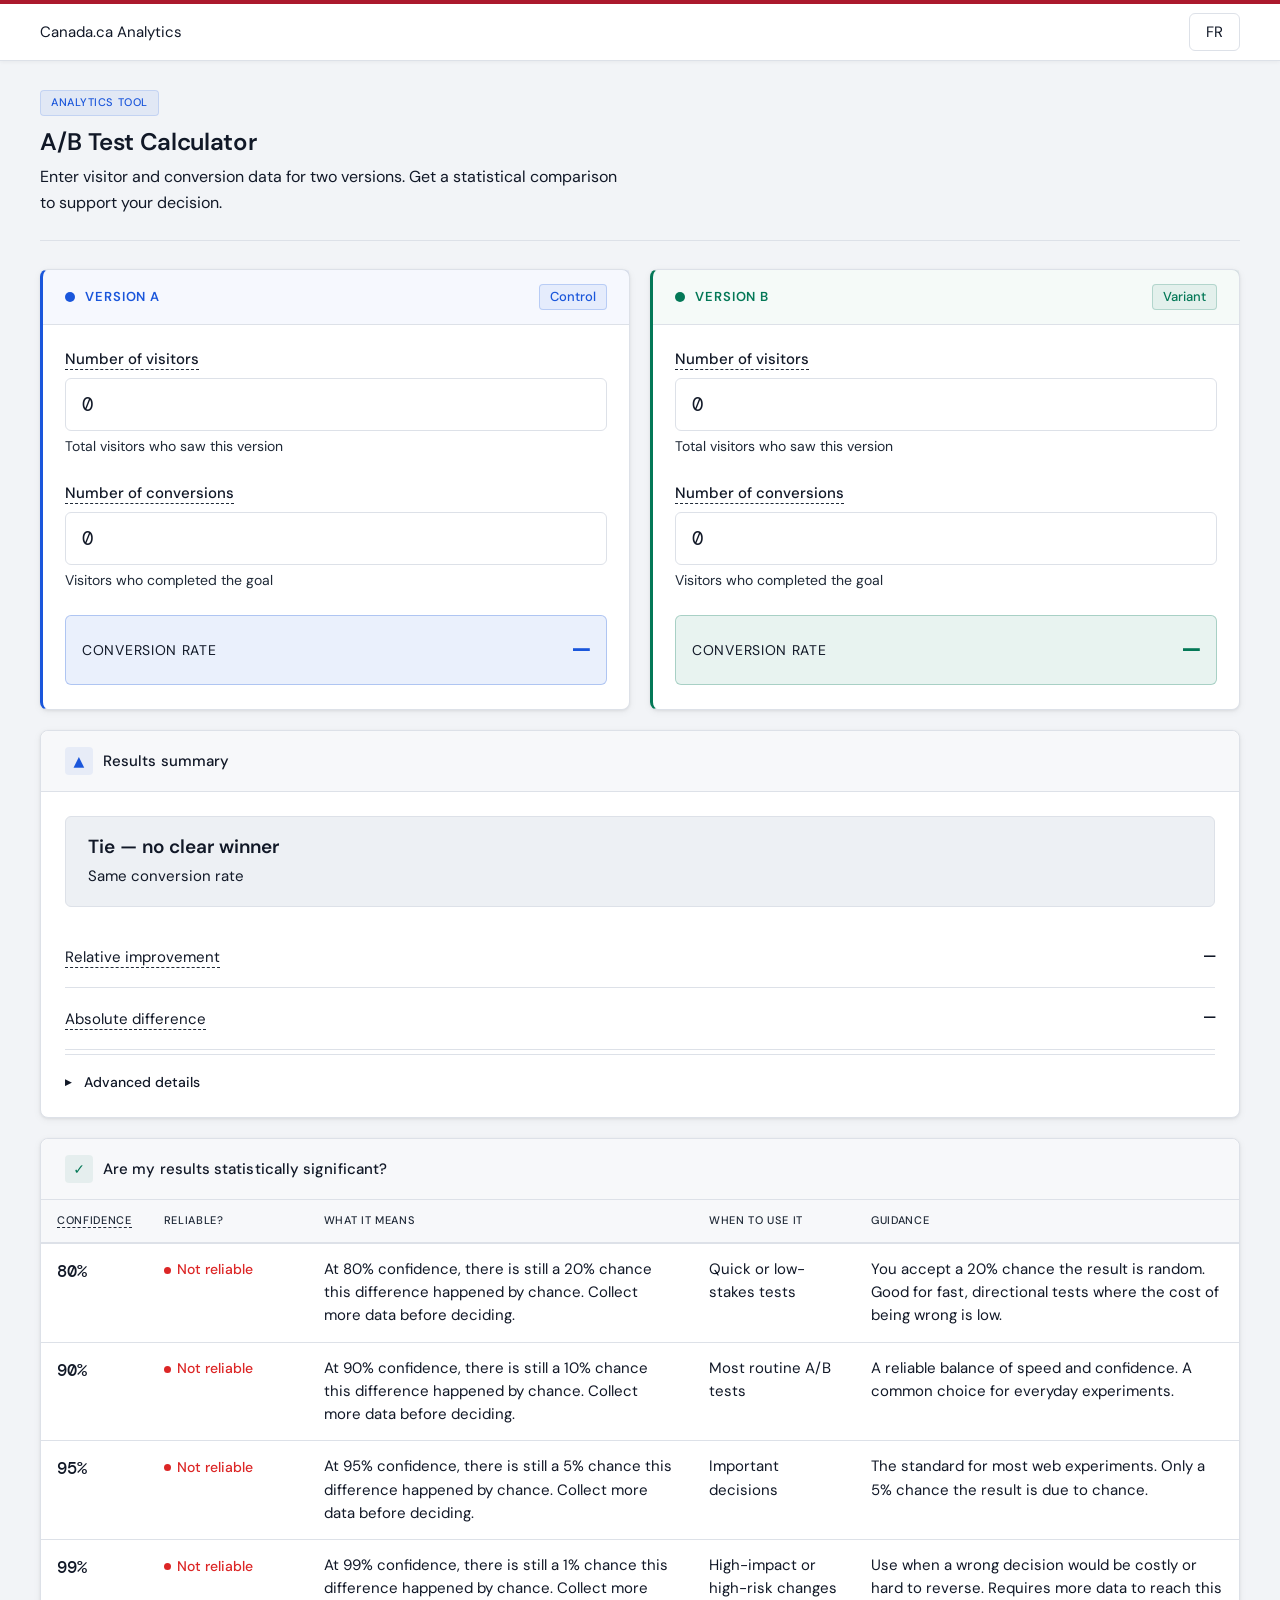
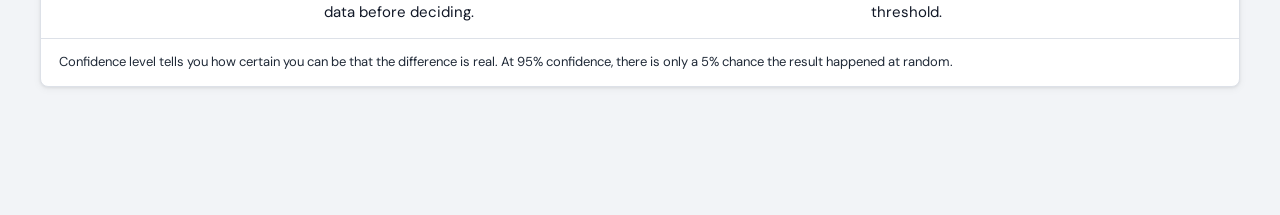
==== commit e7574fbc: "Remove Government of Canada wordmark and footer ribbon Co-Authored-By: Claude Sonnet 4.6 <noreply@an" ====
--- a/index.html
+++ b/index.html
@@ -14,10 +14,8 @@
   <div class="site-bar" role="banner">
     <div class="site-bar-inner">
       <a href="index.html" class="site-wordmark">
-        <img src="assets/sig-blk-en.svg" alt="Government of Canada" class="site-wordmark-img"/>
-        <span class="site-name-divider" aria-hidden="true"></span>
         <span class="site-name-secondary" data-i18n-en>Canada.ca Analytics</span>
-        <span class="site-name-secondary" data-i18n-fr>Analytique Canada.ca</span>
+        <span class="site-name-secondary" data-i18n-fr>Analytiques Canada.ca</span>
       </a>
       <div class="controls">
         <button class="toggle-btn" id="lang-toggle" aria-label="Changer de langue / Switch language">
@@ -270,12 +268,6 @@
 
   </div><!-- /container -->
 
-  <footer class="site-footer" role="contentinfo">
-    <div class="site-footer-inner">
-      <span class="footer-copy" data-i18n-en>© Government of Canada · Canada.ca Analytics</span>
-      <span class="footer-copy" data-i18n-fr>© Gouvernement du Canada · Analytique Canada.ca</span>
-    </div>
-  </footer>
 
 <script src="js/script.js"></script>
 </body>
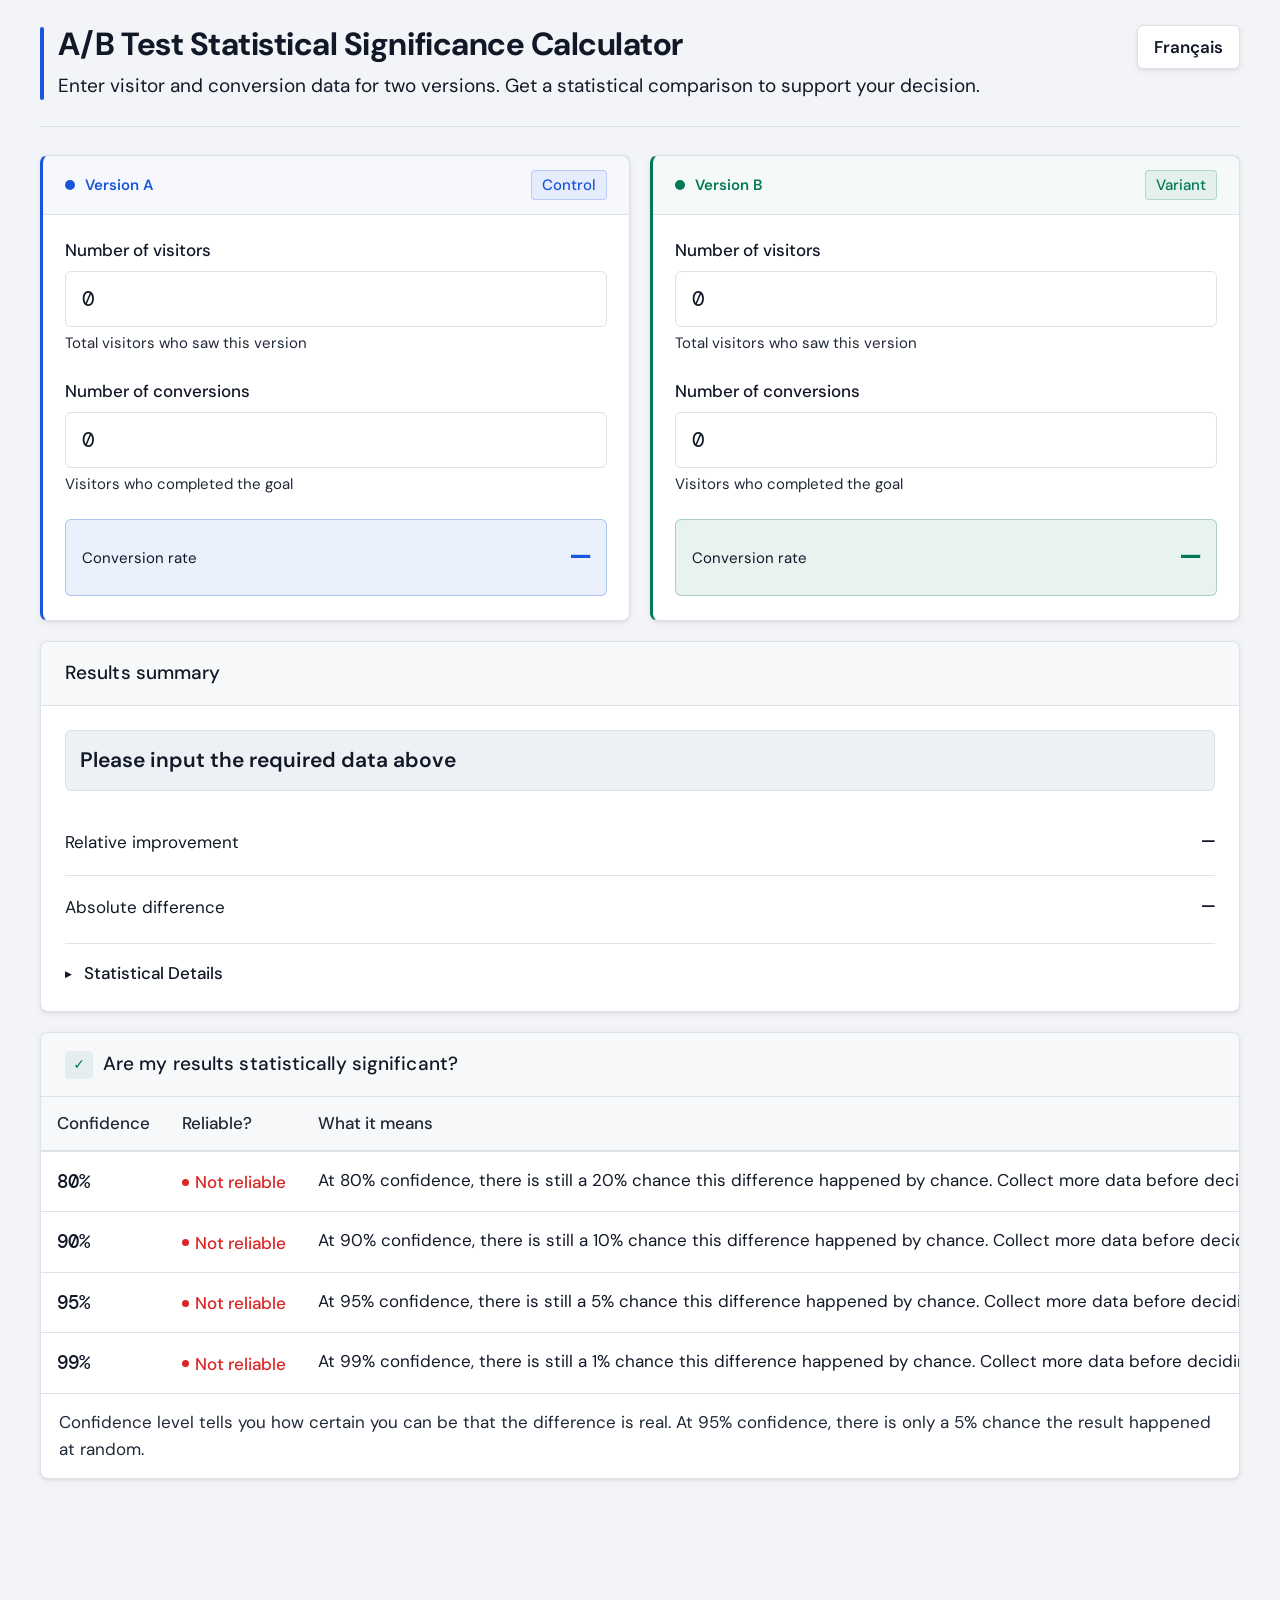
==== commit 72bc7173: "Update calculator UI and typography" ====
--- a/index.html
+++ b/index.html
@@ -3,42 +3,29 @@
 <head>
   <meta charset="utf-8"/>
   <meta name="viewport" content="width=device-width, initial-scale=1"/>
-  <title>A/B Test Calculator — Canada.ca Analytics</title>
+  <title>A/B Test Statistical Significance Calculator</title>
   <link rel="preconnect" href="https://fonts.googleapis.com">
   <link href="https://fonts.googleapis.com/css2?family=DM+Sans:ital,opsz,wght@0,9..40,300;0,9..40,400;0,9..40,500;0,9..40,600;0,9..40,700;1,9..40,400&family=DM+Mono:wght@400;500&display=swap" rel="stylesheet">
   <link rel="stylesheet" href="css/style.css">
 </head>
 <body>
-
-  <!-- ══ Site bar ══ -->
-  <div class="site-bar" role="banner">
-    <div class="site-bar-inner">
-      <a href="index.html" class="site-wordmark">
-        <span class="site-name-secondary" data-i18n-en>Canada.ca Analytics</span>
-        <span class="site-name-secondary" data-i18n-fr>Analytiques Canada.ca</span>
-      </a>
-      <div class="controls">
-        <button class="toggle-btn" id="lang-toggle" aria-label="Changer de langue / Switch language">
-          <span class="lbl-to-fr">FR</span>
+  <!-- ══ Main content ══ -->
+  <div class="container">
+
+<!-- ══ Tool: Statistical significance calculator ══ -->
+    <div class="tool-section" id="ab-test-calculator">
+
+      <div class="tool-section-header">
+        <div class="tool-section-title">
+          <h1 data-i18n-en>A/B Test Statistical Significance Calculator</h1>
+          <h1 data-i18n-fr>Calculateur de signification statistique de test A/B</h1>
+          <p data-i18n-en>Enter visitor and conversion data for two versions. Get a statistical comparison to support your decision.</p>
+          <p data-i18n-fr>Saisissez les données de visiteurs et de conversions pour deux versions. Obtenez une comparaison statistique pour appuyer votre décision.</p>
+        </div>
+        <button class="language-toggle" id="lang-toggle" type="button" aria-label="Changer de langue / Switch language">
+          <span class="lbl-to-fr">Français</span>
           <span class="lbl-to-en">EN</span>
         </button>
-      </div>
-    </div>
-  </div>
-
-  <!-- ══ Main content ══ -->
-  <div class="container">
-
-<!-- ══ Tool: A/B Test Calculator ══ -->
-    <div class="tool-section" id="ab-test-calculator">
-
-      <div class="tool-section-header">
-        <span class="tool-tag" data-i18n-en>Analytics tool</span>
-        <span class="tool-tag" data-i18n-fr>Outil d'analyse</span>
-        <h1 data-i18n-en>A/B Test Calculator</h1>
-        <h1 data-i18n-fr>Calculateur de test A/B</h1>
-        <p data-i18n-en>Enter visitor and conversion data for two versions. Get a statistical comparison to support your decision.</p>
-        <p data-i18n-fr>Saisissez les données de visiteurs et de conversions pour deux versions. Obtenez une comparaison statistique pour appuyer votre décision.</p>
       </div>
 
       <!-- ══ Inputs ══ -->
@@ -55,11 +42,7 @@
           <div class="version-fields">
             <div class="field">
               <label class="field-label" for="visA">
-                <span class="tt" tabindex="0"
-                  data-tip-title-en="Number of visitors"  data-tip-en="Total number of users who saw this version of the page."
-                  data-tip-title-fr="Nombre de visiteurs" data-tip-fr="Nombre total d'utilisateurs ayant vu cette version de la page.">
-                  <span data-i18n-en>Number of visitors</span><span data-i18n-fr>Nombre de visiteurs</span>
-                </span>
+                <span data-i18n-en>Number of visitors</span><span data-i18n-fr>Nombre de visiteurs</span>
               </label>
               <input id="visA" name="visA" type="number" inputmode="numeric" min="0" step="1" value="0"/>
               <span class="field-hint" data-i18n-en>Total visitors who saw this version</span>
@@ -67,11 +50,7 @@
             </div>
             <div class="field">
               <label class="field-label" for="convA">
-                <span class="tt" tabindex="0"
-                  data-tip-title-en="Number of conversions" data-tip-en="Number of users who completed the goal — for example, a click, sign-up, or purchase."
-                  data-tip-title-fr="Nombre de conversions" data-tip-fr="Nombre d'utilisateurs ayant atteint l'objectif — par exemple, un clic, une inscription ou un achat.">
-                  <span data-i18n-en>Number of conversions</span><span data-i18n-fr>Nombre de conversions</span>
-                </span>
+                <span data-i18n-en>Number of conversions</span><span data-i18n-fr>Nombre de conversions</span>
               </label>
               <input id="convA" name="convA" type="number" inputmode="numeric" min="0" step="1" value="0"/>
               <span class="field-hint" data-i18n-en>Visitors who completed the goal</span>
@@ -96,11 +75,7 @@
           <div class="version-fields">
             <div class="field">
               <label class="field-label" for="visB">
-                <span class="tt" tabindex="0"
-                  data-tip-title-en="Number of visitors"  data-tip-en="Total number of users who saw this version of the page."
-                  data-tip-title-fr="Nombre de visiteurs" data-tip-fr="Nombre total d'utilisateurs ayant vu cette version de la page.">
-                  <span data-i18n-en>Number of visitors</span><span data-i18n-fr>Nombre de visiteurs</span>
-                </span>
+                <span data-i18n-en>Number of visitors</span><span data-i18n-fr>Nombre de visiteurs</span>
               </label>
               <input id="visB" name="visB" type="number" inputmode="numeric" min="0" step="1" value="0"/>
               <span class="field-hint" data-i18n-en>Total visitors who saw this version</span>
@@ -108,11 +83,7 @@
             </div>
             <div class="field">
               <label class="field-label" for="convB">
-                <span class="tt" tabindex="0"
-                  data-tip-title-en="Number of conversions" data-tip-en="Number of users who completed the goal — for example, a click, sign-up, or purchase."
-                  data-tip-title-fr="Nombre de conversions" data-tip-fr="Nombre d'utilisateurs ayant atteint l'objectif — par exemple, un clic, une inscription ou un achat.">
-                  <span data-i18n-en>Number of conversions</span><span data-i18n-fr>Nombre de conversions</span>
-                </span>
+                <span data-i18n-en>Number of conversions</span><span data-i18n-fr>Nombre de conversions</span>
               </label>
               <input id="convB" name="convB" type="number" inputmode="numeric" min="0" step="1" value="0"/>
               <span class="field-hint" data-i18n-en>Visitors who completed the goal</span>
@@ -132,7 +103,6 @@
 
         <section class="section card">
           <div class="card-header">
-            <div class="card-icon blue">▲</div>
             <span class="card-title" data-i18n-en>Results summary</span>
             <span class="card-title" data-i18n-fr>Résumé des résultats</span>
           </div>
@@ -169,8 +139,8 @@
             </div>
             <details class="adv-details">
               <summary>
-                <span data-i18n-en>&nbsp;Advanced details</span>
-                <span data-i18n-fr>&nbsp;Détails avancés</span>
+                <span data-i18n-en>&nbsp;Statistical Details</span>
+                <span data-i18n-fr>&nbsp;Détails statistiques</span>
               </summary>
               <div class="stat-grid">
                 <div class="stat-cell">
@@ -254,8 +224,8 @@
               <tbody id="tbody"></tbody>
             </table>
           </div>
-          <div style="padding:13px 18px;border-top:1px solid var(--border)">
-            <p id="interphelp" style="font-size:13px;color:var(--ink-3);line-height:1.6">
+          <div class="interp-help">
+            <p id="interphelp">
               <span data-i18n-en>Confidence level tells you how certain you can be that the difference is real. At 95% confidence, there is only a 5% chance the result happened at random.</span>
               <span data-i18n-fr>Le niveau de confiance indique à quel point vous pouvez être certain que la différence est réelle. À 95 % de confiance, il n'y a que 5 % de chance que le résultat soit dû au hasard.</span>
             </p>
--- a/css/style.css
+++ b/css/style.css
@@ -21,55 +21,58 @@
   --tooltip-bdr:  #dde1e8;
   --tooltip-ink:        #111827;
   --tooltip-ink-strong: #111827;
-  --canada-red:   #ab192d;
   --radius-sm: 4px;
   --radius-md: 6px;
   --radius-lg: 8px;
   --font:      'DM Sans', system-ui, sans-serif;
   --mono:      'DM Mono', ui-monospace, monospace;
   --tr:        140ms cubic-bezier(.2,.8,.4,1);
+  --text-xs:   14px;
+  --text-sm:   15px;
+  --text-md:   17px;
+  --text-lg:   19px;
+  --text-xl:   21px;
+  --text-title: 32px;
 }
 
 *, *::before, *::after { box-sizing: border-box; margin: 0; padding: 0; }
 html, body {
   background: var(--bg); color: var(--ink);
-  font-family: var(--font); font-size: 18px; line-height: 1.6;
+  font-family: var(--font); font-size: var(--text-lg); line-height: 1.6;
   min-height: 100vh; -webkit-font-smoothing: antialiased;
 }
-
-/* ── Site bar ── */
-.site-bar {
-  background: var(--surface);
-  border-top: 4px solid var(--canada-red);
-  border-bottom: 1px solid var(--border);
-  position: sticky; top: 0; z-index: 200;
-  box-shadow: 0 1px 4px rgba(0,0,0,.05);
-}
-.site-bar-inner {
-  padding: 0 40px;
-  height: 56px; display: flex; align-items: center; justify-content: space-between; gap: 16px;
-}
-.site-wordmark { display: flex; align-items: center; gap: 12px; text-decoration: none; }
-.site-wordmark-img { height: 28px; width: auto; display: block; flex-shrink: 0; }
-.site-name-divider { width: 1px; height: 16px; background: var(--border); flex-shrink: 0; }
-.site-name-secondary { font-size: 15px; font-weight: 400; color: var(--ink-2); white-space: nowrap; }
 
 /* ── Layout ── */
 .container { padding: 25px 40px 72px; }
 
-/* ── Controls ── */
-.controls { display: flex; align-items: center; gap: 8px; flex-shrink: 0; }
-.toggle-btn {
-  display: inline-flex; align-items: center; gap: 6px; padding: 8px 16px;
-  background: var(--surface); border: 1px solid var(--border); border-radius: var(--radius-md);
-  color: var(--ink-2); font-family: var(--font); font-size: 15px; font-weight: 400;
-  cursor: pointer; user-select: none; white-space: nowrap;
-  transition: background var(--tr), border-color var(--tr), color var(--tr);
-}
-.toggle-btn:hover { background: var(--surface-3); border-color: var(--border-hover); color: var(--ink); }
-.toggle-btn:focus { outline: none; box-shadow: 0 0 0 3px var(--focus); }
-
-/* Lang label swap */
+/* ── Page controls ── */
+.language-toggle {
+  display: inline-flex;
+  align-items: center;
+  justify-content: center;
+  min-width: 64px;
+  height: 44px;
+  padding: 0 16px;
+  background: var(--surface);
+  border: 1px solid var(--border);
+  border-radius: var(--radius-md);
+  color: var(--ink);
+  font-family: var(--font);
+  font-size: var(--text-md);
+  font-weight: 600;
+  cursor: pointer;
+  box-shadow: var(--shadow-card);
+  transition: background var(--tr), border-color var(--tr), box-shadow var(--tr);
+  flex: 0 0 auto;
+}
+.language-toggle:hover {
+  background: var(--surface-2);
+  border-color: var(--border-hover);
+}
+.language-toggle:focus {
+  outline: none;
+  box-shadow: 0 0 0 3px var(--focus), var(--shadow-card);
+}
 #lang-toggle .lbl-to-fr { display: inline; }
 #lang-toggle .lbl-to-en { display: none; }
 [data-lang="fr"] #lang-toggle .lbl-to-fr { display: none; }
@@ -81,13 +84,12 @@
 [data-lang="fr"] [data-i18n-en] { display: none !important; }
 [data-lang="fr"] [data-i18n-fr] { display: revert !important; }
 /* revert drops inline-block/block author values back to UA "inline" for spans — fix the two affected cases */
-[data-lang="fr"] .tool-tag[data-i18n-fr]  { display: inline-block !important; }
 [data-lang="fr"] .field-hint[data-i18n-fr] { display: block !important; }
 
 /* ── Breadcrumb ── */
 .breadcrumb { padding: 20px 0; margin-bottom: 32px; border-bottom: 1px solid var(--border); }
 .breadcrumb a {
-  font-size: 14px; font-weight: 400; color: var(--brand);
+  font-size: var(--text-xs); font-weight: 400; color: var(--brand);
   text-decoration: none; display: inline-flex; align-items: center; gap: 5px;
 }
 .breadcrumb a:hover { text-decoration: underline; }
@@ -96,25 +98,47 @@
 /* ── Tool section ── */
 .tool-section { margin-bottom: 56px; }
 .tool-section-header {
+  display: flex;
+  align-items: flex-start;
+  justify-content: space-between;
+  gap: 20px;
   margin-bottom: 28px; padding-bottom: 24px;
   border-bottom: 1px solid var(--border);
 }
-.tool-tag {
-  display: inline-block;
-  font-size: 11px; font-weight: 500;
-  color: var(--brand); background: var(--brand-dim);
-  padding: 3px 10px; border-radius: var(--radius-sm);
-  border: 1px solid rgba(26,86,219,.15);
-  letter-spacing: .05em; text-transform: uppercase;
-  margin-bottom: 12px;
+.tool-section-title {
+  position: relative;
+  flex: 1 1 auto;
+  min-width: 0;
+  padding-left: 18px;
+}
+.tool-section-title::before {
+  content: '';
+  position: absolute;
+  left: 0;
+  top: 2px;
+  width: 4px;
+  height: calc(100% - 4px);
+  min-height: 48px;
+  border-radius: var(--radius-sm);
+  background: var(--brand);
 }
 .tool-section-header h1 {
-  font-size: 24px; font-weight: 600; color: var(--ink);
+  font-size: var(--text-title); font-weight: 700; color: var(--ink);
   letter-spacing: -.015em; margin-bottom: 8px; line-height: 1.2;
 }
 .tool-section-header p {
-  font-size: 16px; font-weight: 400; color: var(--ink-2);
-  max-width: 580px; line-height: 1.6; margin: 0;
+  font-size: var(--text-lg); font-weight: 400; color: var(--ink-2);
+  max-width: none; line-height: 1.6; margin: 0;
+}
+@media (max-width: 620px) {
+  .tool-section-header {
+    gap: 14px;
+  }
+  .language-toggle {
+    min-width: 46px;
+    height: 36px;
+    padding: 0 12px;
+  }
 }
 
 /* ── Card ── */
@@ -130,11 +154,11 @@
   background: var(--surface-2);
   border-radius: var(--radius-lg) var(--radius-lg) 0 0;
 }
-.card-icon { width: 28px; height: 28px; border-radius: var(--radius-sm); display: flex; align-items: center; justify-content: center; font-size: 14px; flex-shrink: 0; }
+.card-icon { width: 28px; height: 28px; border-radius: var(--radius-sm); display: flex; align-items: center; justify-content: center; font-size: var(--text-xs); flex-shrink: 0; }
 .card-icon.blue  { background: var(--brand-dim); color: var(--brand); }
 .card-icon.green { background: var(--green-dim); color: var(--green); }
 .card-icon.gray  { background: var(--surface-3); color: var(--ink-2); }
-.card-title { font-size: 15px; font-weight: 500; color: var(--ink); letter-spacing: .005em; }
+.card-title { font-size: var(--text-lg); font-weight: 500; color: var(--ink); letter-spacing: .005em; }
 .card-body { padding: 24px; }
 
 /* ── Grids ── */
@@ -156,11 +180,11 @@
 .version-dot { width: 10px; height: 10px; border-radius: 50%; flex-shrink: 0; }
 .version-a .version-dot { background: var(--brand); }
 .version-b .version-dot { background: var(--green); }
-.version-label { font-size: 13px; font-weight: 600; letter-spacing: .07em; text-transform: uppercase; }
+.version-label { font-size: var(--text-sm); font-weight: 600; letter-spacing: 0; }
 .version-a .version-label { color: var(--brand); }
 .version-b .version-label { color: var(--green); }
 .version-tag {
-  margin-left: auto; font-size: 13px; font-weight: 500;
+  margin-left: auto; font-size: var(--text-sm); font-weight: 500;
   padding: 2px 10px; border-radius: var(--radius-sm);
   border: 1px solid transparent;
 }
@@ -171,14 +195,14 @@
 /* ── Fields ── */
 .field { margin-bottom: 24px; }
 .field:last-child { margin-bottom: 0; }
-.field-label { display: block; font-size: 15px; font-weight: 500; color: var(--ink); margin-bottom: 7px; }
-.field-hint  { display: block; font-size: 14px; font-weight: 400; color: var(--ink-3); margin-top: 6px; line-height: 1.4; }
+.field-label { display: block; font-size: var(--text-md); font-weight: 500; color: var(--ink); margin-bottom: 7px; }
+.field-hint  { display: block; font-size: var(--text-sm); font-weight: 400; color: var(--ink-3); margin-top: 6px; line-height: 1.4; }
 
 input[type=number] {
   width: 100%; padding: 13px 16px;
   background: var(--surface); border: 1.5px solid var(--border);
   border-radius: var(--radius-md); color: var(--ink);
-  font-family: var(--mono); font-size: 19px;
+  font-family: var(--mono); font-size: var(--text-xl);
   transition: border-color var(--tr), box-shadow var(--tr), background var(--tr);
   -moz-appearance: textfield;
 }
@@ -195,32 +219,33 @@
 }
 .version-a .rate-badge { background: rgba(26,86,219,.09); border: 1px solid rgba(26,86,219,.28); }
 .version-b .rate-badge { background: rgba(4,120,87,.09); border: 1px solid rgba(4,120,87,.28); }
-.rate-badge-label { font-size: 14px; font-weight: 400; color: var(--ink-2); text-transform: uppercase; letter-spacing: .05em; }
-.rate-badge-value { font-family: var(--mono); font-size: 28px; font-weight: 500; letter-spacing: -.01em; }
+.rate-badge-label { font-size: var(--text-sm); font-weight: 400; color: var(--ink-2); letter-spacing: 0; }
+.rate-badge-value { font-family: var(--mono); font-size: var(--text-title); font-weight: 500; letter-spacing: -.01em; }
 .version-a .rate-badge-value { color: var(--brand); }
 .version-b .rate-badge-value { color: var(--green); }
 
 /* ── Winner block ── */
-.winner-block { border-radius: var(--radius-md); padding: 18px 22px; margin-bottom: 20px; }
+.winner-block { border-radius: var(--radius-md); padding: 16px 14px; margin-bottom: 20px; }
 .winner-block.tie            { background: var(--surface-3); border: 1px solid var(--border); }
 .winner-block.version-a-wins { background: var(--brand-dim); border: 1px solid rgba(26,86,219,.2); }
 .winner-block.version-b-wins { background: var(--green-dim); border: 1px solid rgba(4,120,87,.2); }
-.winner-name { font-size: 19px; font-weight: 600; color: var(--ink); line-height: 1.3; }
-.winner-desc { font-size: 15px; font-weight: 400; color: var(--ink-2); margin-top: 4px; }
+.winner-name { font-size: var(--text-xl); font-weight: 600; color: var(--ink); line-height: 1.3; }
+.winner-desc { font-size: var(--text-md); font-weight: 400; color: var(--ink-2); margin-top: 4px; }
+.winner-desc:empty { display: none; }
 
 /* ── Result rows ── */
 .result-row { display: flex; align-items: center; justify-content: space-between; padding: 15px 0; border-bottom: 1px solid var(--border); gap: 16px; }
-.result-row:last-child { border-bottom: none; }
-.result-key { font-size: 15px; font-weight: 400; color: var(--ink-2); flex-shrink: 0; }
-.result-val { font-family: var(--mono); font-size: 19px; color: var(--ink); font-weight: 400; text-align: right; }
+.result-row:last-of-type { border-bottom: none; }
+.result-key { font-size: var(--text-md); font-weight: 400; color: var(--ink-2); flex-shrink: 0; }
+.result-val { font-family: var(--mono); font-size: var(--text-xl); color: var(--ink); font-weight: 400; text-align: right; }
 .result-val.positive { color: var(--green); }
 .result-val.negative { color: var(--red); }
 
-/* ── Advanced details ── */
+/* ── Statistical details ── */
 .adv-details { margin-top: 4px; border-top: 1px solid var(--border); }
 .adv-details summary {
   display: flex; align-items: center; gap: 8px;
-  font-size: 14px; font-weight: 500; color: var(--ink);
+  font-size: var(--text-md); font-weight: 500; color: var(--ink);
   cursor: pointer; padding: 16px 0 0;
   list-style: none; user-select: none; transition: color var(--tr);
 }
@@ -231,31 +256,36 @@
 .adv-details summary:focus { outline: none; color: var(--brand); }
 
 /* ── Stat grid ── */
-.stat-grid { display: grid; grid-template-columns: 1fr 1fr; gap: 1px; background: var(--border); border-radius: var(--radius-md); overflow: hidden; margin-top: 14px; }
+.stat-grid { display: grid; grid-template-columns: 1fr 1fr; gap: 1px; background: var(--border); border-radius: var(--radius-md); overflow: visible; margin-top: 14px; }
 .stat-cell { background: var(--surface-2); padding: 16px 18px; transition: background var(--tr); }
 .stat-cell:hover { background: var(--surface-3); }
-.stat-cell-label { font-size: 13px; font-weight: 400; color: var(--ink-3); letter-spacing: .05em; margin-bottom: 6px; text-transform: uppercase; }
-.stat-cell-value { font-family: var(--mono); font-size: 17px; font-weight: 400; color: var(--ink); }
+.stat-cell-label { font-size: var(--text-sm); font-weight: 400; color: var(--ink-3); letter-spacing: 0; margin-bottom: 6px; }
+.stat-cell-value { font-family: var(--mono); font-size: var(--text-lg); font-weight: 400; color: var(--ink); }
 
 /* ── Interpretation table ── */
-.interp-table { width: 100%; border-collapse: collapse; min-width: 640px; }
-.interp-table thead th { padding: 12px 16px; text-align: left; font-size: 11px; font-weight: 500; letter-spacing: .06em; text-transform: uppercase; color: var(--ink-3); border-bottom: 2px solid var(--border); background: var(--surface-2); }
+.interp-table { width: 100%; border-collapse: collapse; min-width: 1780px; }
+.interp-table thead th { padding: 13px 16px; text-align: left; font-size: var(--text-md); font-weight: 500; letter-spacing: 0; color: var(--ink-3); border-bottom: 2px solid var(--border); background: var(--surface-2); }
 .interp-table tbody tr { border-bottom: 1px solid var(--border); transition: background var(--tr); }
 .interp-table tbody tr:last-child { border-bottom: none; }
 .interp-table tbody tr:hover { background: var(--surface-2); }
-.interp-table td { padding: 14px 16px; vertical-align: top; font-size: 15px; color: var(--ink-2); line-height: 1.55; }
-.interp-table td:first-child { font-family: var(--mono); font-size: 17px; font-weight: 500; color: var(--ink); white-space: nowrap; width: 72px; }
+.interp-table th,
+.interp-table td { white-space: nowrap; }
+.interp-table td { padding: 15px 16px; vertical-align: top; font-size: var(--text-md); color: var(--ink-2); line-height: 1.55; }
+.interp-table td:first-child { font-family: var(--mono); font-size: var(--text-lg); font-weight: 500; color: var(--ink); white-space: nowrap; width: 72px; }
 .interp-table td:nth-child(2) { width: 160px; }
-.tsig { display: inline-flex; align-items: center; gap: 6px; font-family: var(--font); font-size: 14px; font-weight: 500; }
+.interp-table td:nth-child(3) { font-size: var(--text-md); }
+.interp-help { padding: 15px 18px; border-top: 1px solid var(--border); }
+.interp-help p { font-size: var(--text-md); color: var(--ink-3); line-height: 1.6; }
+.tsig { display: inline-flex; align-items: center; gap: 6px; font-family: var(--font); font-size: var(--text-md); font-weight: 500; }
 .tsig.ok { color: var(--green); }
 .tsig.no { color: var(--red); }
 .tsig::before { content: ''; width: 7px; height: 7px; border-radius: 50%; background: currentColor; flex-shrink: 0; }
 
 /* ── Tooltips ── */
-.tt { position: relative; border-bottom: 1px dashed var(--ink-3); cursor: help; }
+.tt { position: relative; border-bottom: 0; cursor: help; }
 .tt:focus { outline: 2px solid var(--brand); border-radius: 2px; }
-.tooltip { position: absolute; left: 0; top: calc(100% + 8px); background: var(--tooltip-bg); border: 1px solid var(--tooltip-bdr); border-radius: var(--radius-md); padding: 12px 14px; max-width: 340px; min-width: 220px; width: max-content; font-size: 13px; line-height: 1.6; color: var(--tooltip-ink); box-shadow: 0 4px 16px rgba(0,0,0,.1); z-index: 100; display: none; white-space: normal; font-family: var(--font); }
-.tooltip .title { font-weight: 600; color: var(--tooltip-ink-strong); display: block; margin-bottom: 4px; font-size: 13px; }
+.tooltip { position: absolute; left: 0; top: calc(100% + 8px); background: var(--tooltip-bg); border: 1px solid var(--tooltip-bdr); border-radius: var(--radius-md); padding: 12px 14px; max-width: 360px; min-width: 240px; width: max-content; font-size: var(--text-xs); line-height: 1.6; color: var(--tooltip-ink); box-shadow: 0 4px 16px rgba(0,0,0,.1); z-index: 100; display: none; white-space: normal; font-family: var(--font); }
+.tooltip .title { font-weight: 600; color: var(--tooltip-ink-strong); display: block; margin-bottom: 4px; font-size: var(--text-xs); }
 .tooltip::before { content: ''; position: absolute; left: 12px; top: -5px; width: 8px; height: 8px; background: var(--tooltip-bg); border-left: 1px solid var(--tooltip-bdr); border-top: 1px solid var(--tooltip-bdr); transform: rotate(45deg); }
 .tooltip[data-show="true"] { display: block; }
 @media (max-width: 520px) { .tooltip { max-width: 88vw; } }
@@ -266,7 +296,7 @@
 /* ── Site footer ── */
 .site-footer { background: var(--surface); border-top: 1px solid var(--border); }
 .site-footer-inner { padding: 20px 40px; display: flex; align-items: center; justify-content: space-between; gap: 12px; flex-wrap: wrap; }
-.footer-copy { font-size: 13px; font-weight: 400; color: var(--ink-3); }
+.footer-copy { font-size: var(--text-xs); font-weight: 400; color: var(--ink-3); }
 
 /* ── Flash ── */
 @keyframes flash { 0%{opacity:.2} 100%{opacity:1} }
